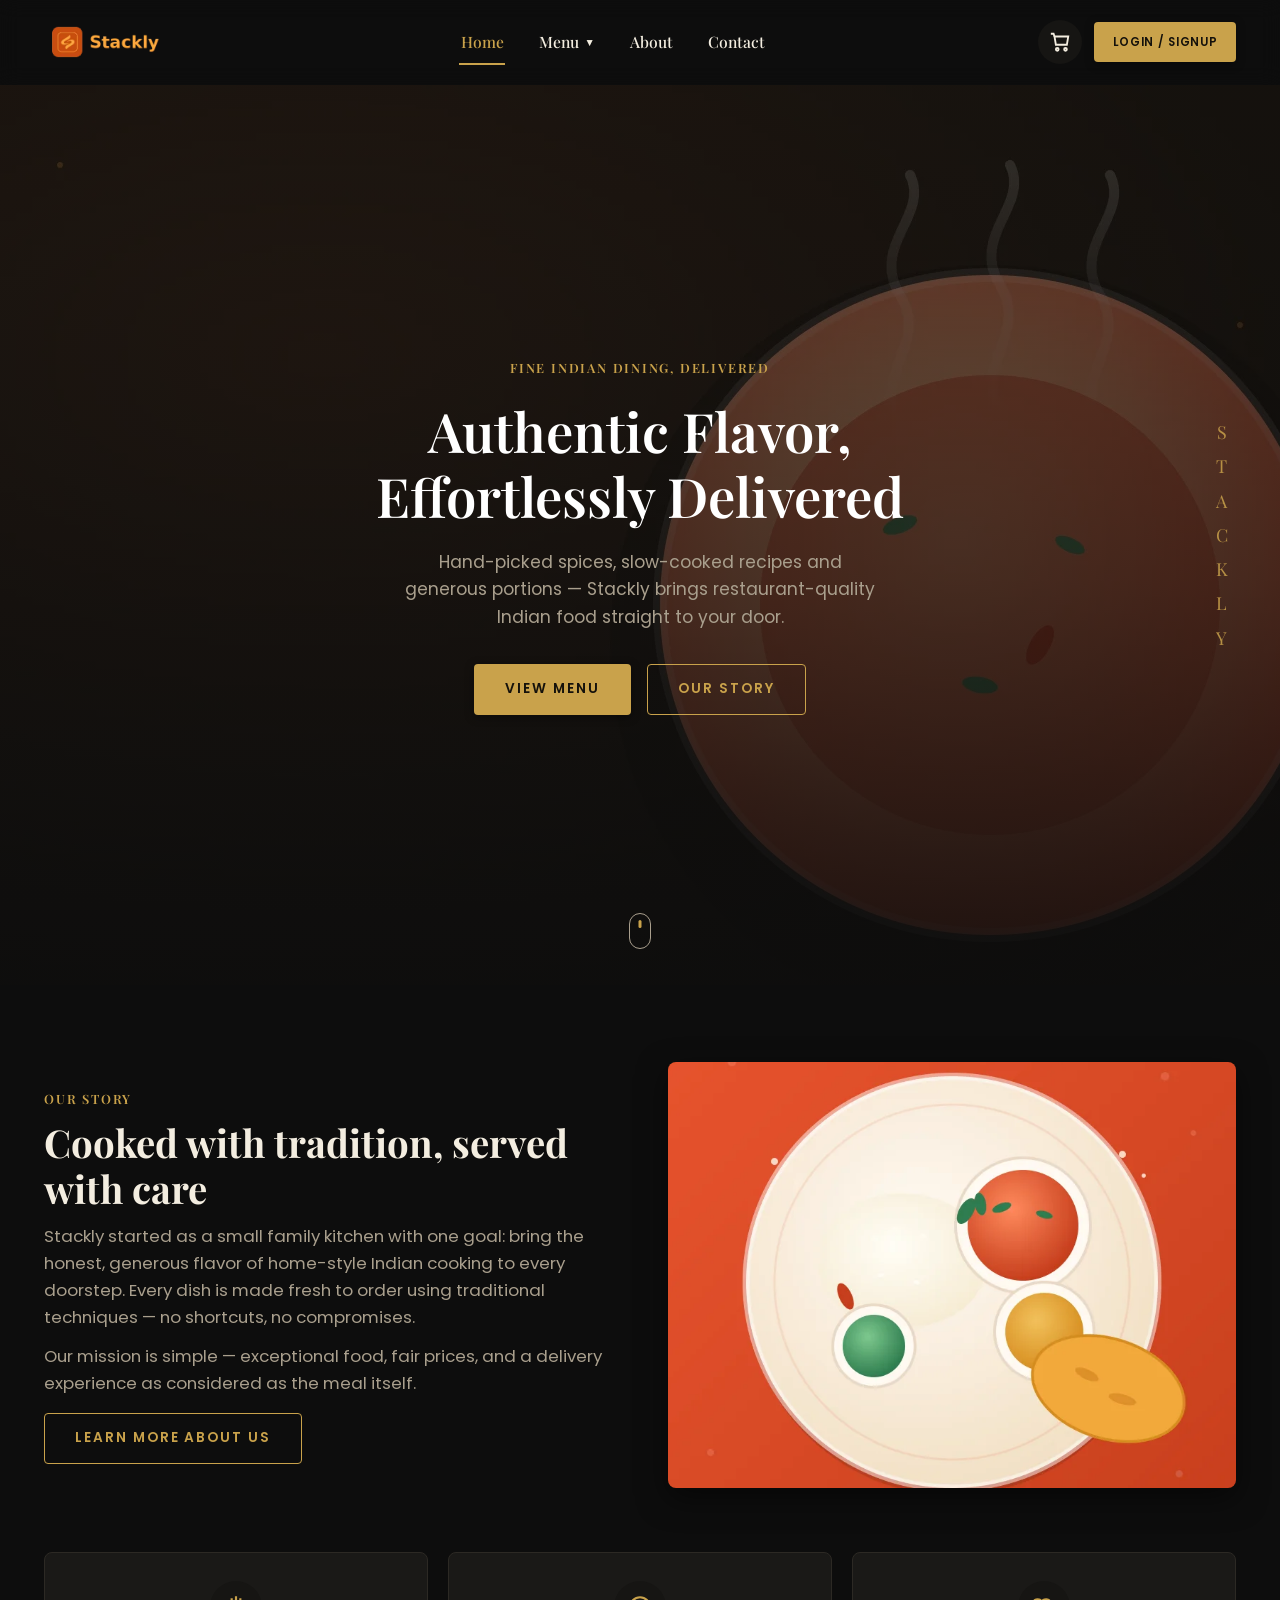
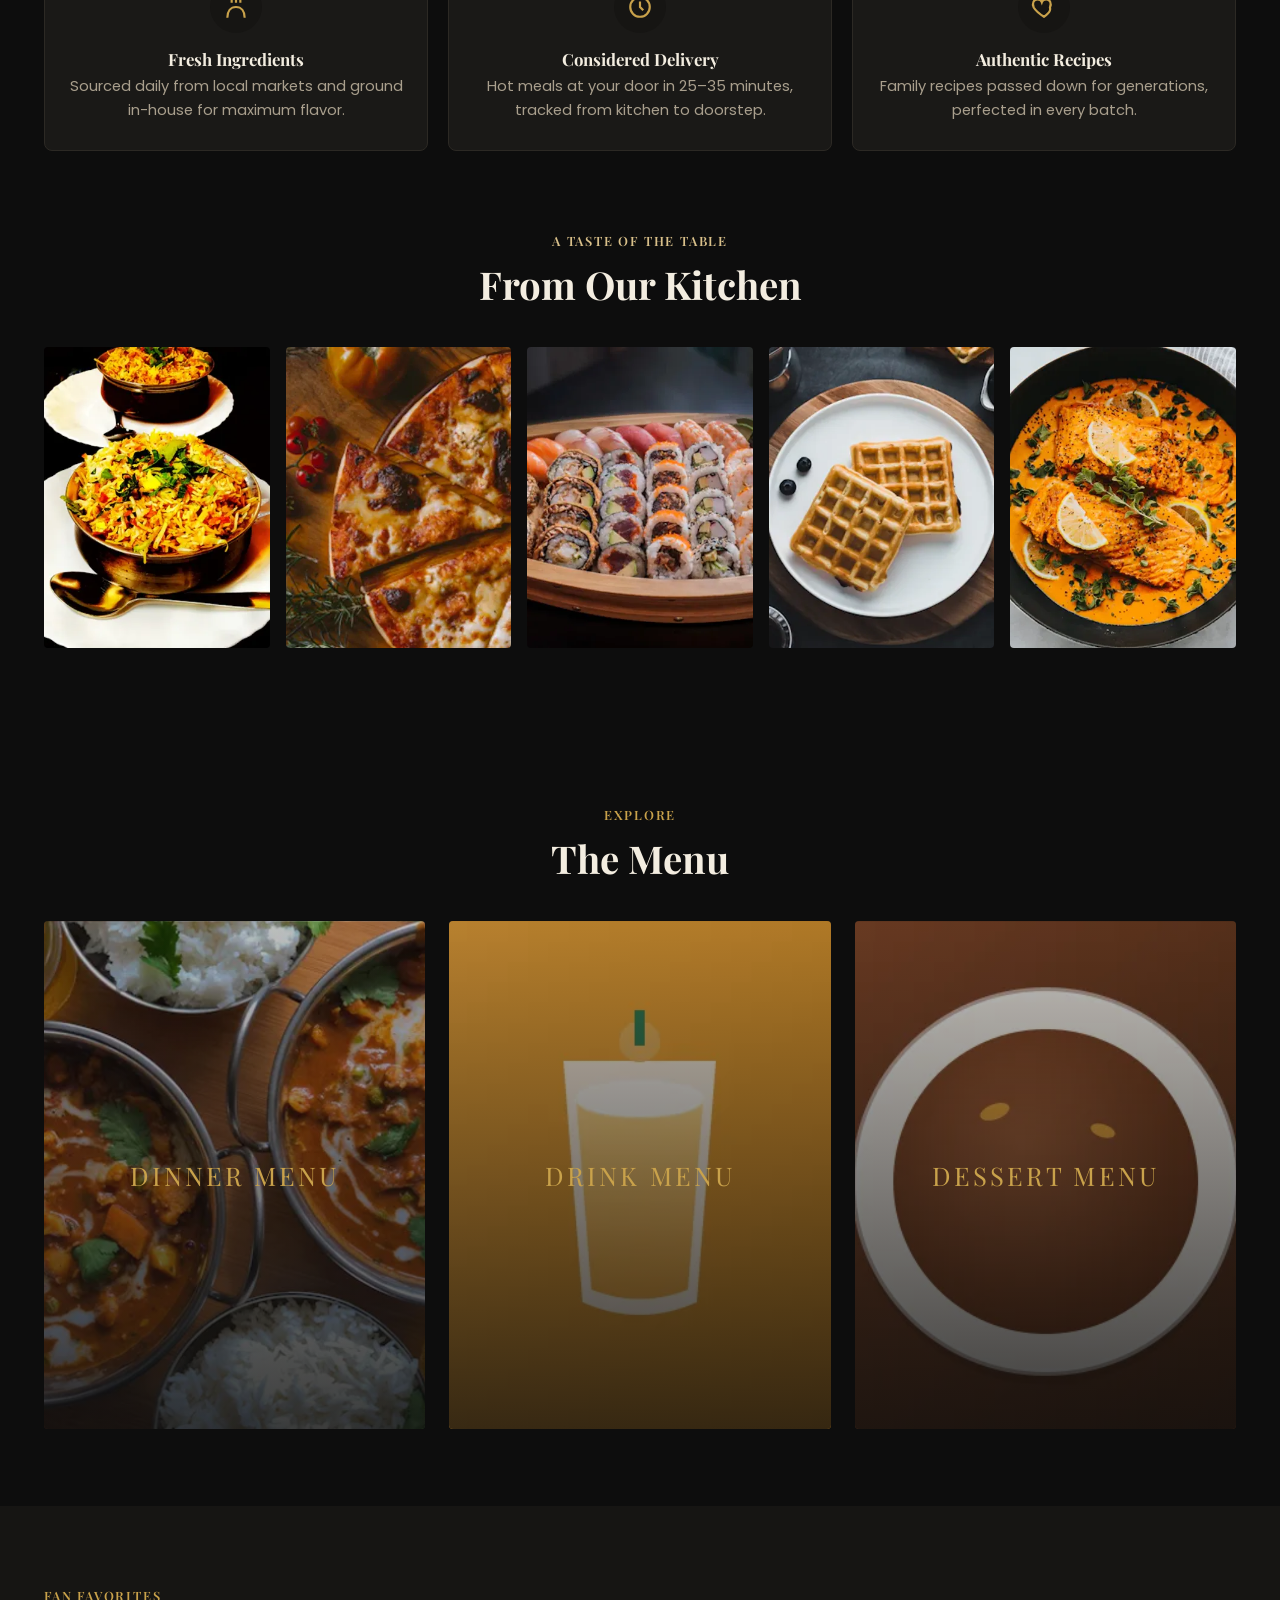
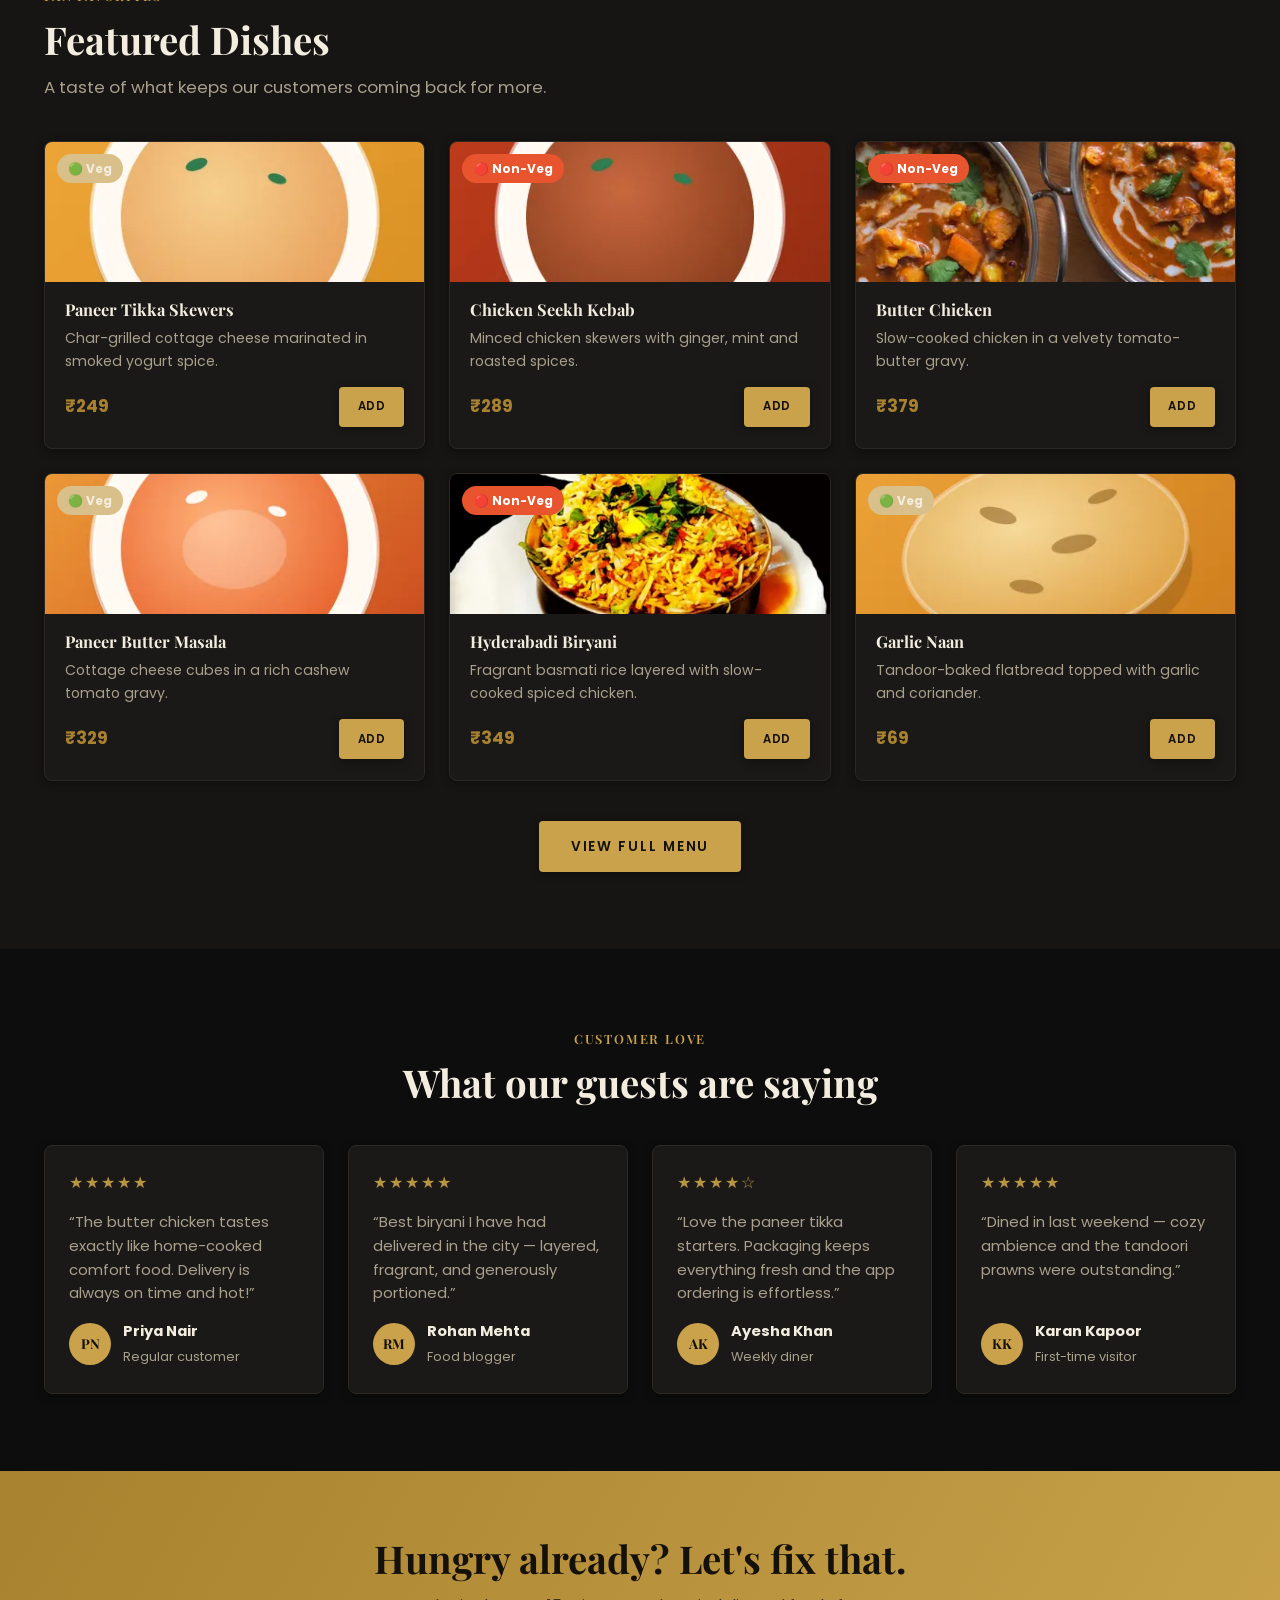
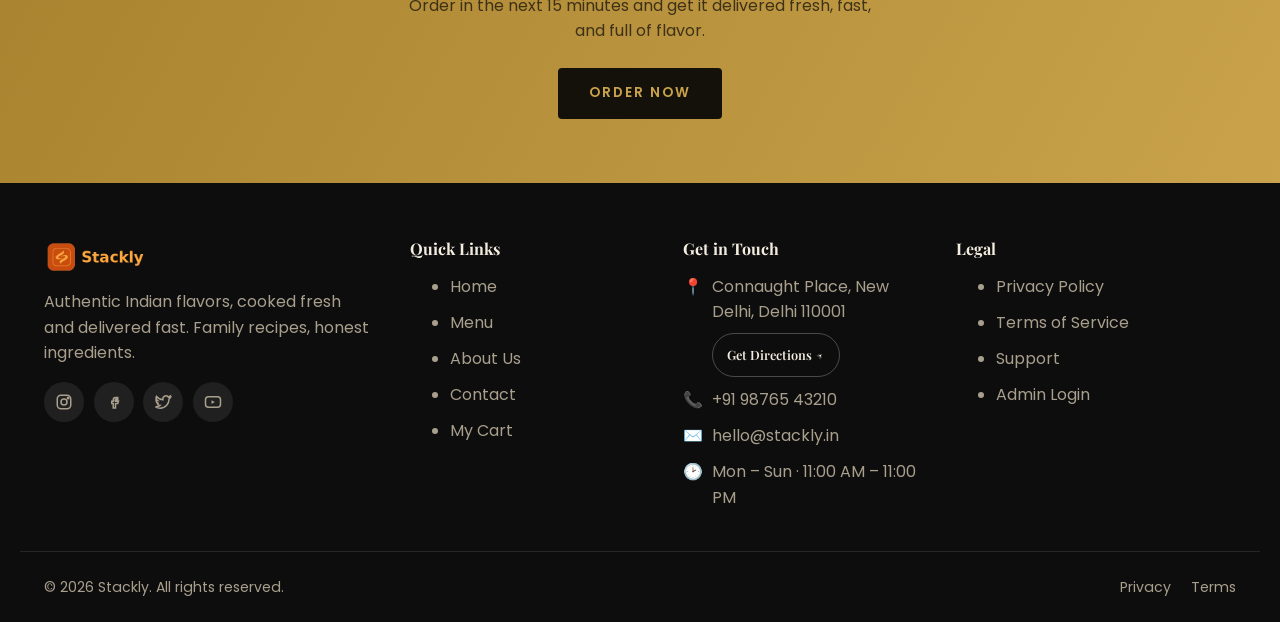
==== index.html @ daed9762 "Redesign: dark charcoal/gold luxury fine-dining theme across the whole site Replaces the warm cream/" ====
<!DOCTYPE html>
<html lang="en">
<head>
<meta charset="UTF-8">
<meta name="viewport" content="width=device-width, initial-scale=1.0">
<title>Stackly | Authentic Indian Food, Delivered Fresh</title>
<meta name="description" content="Order authentic Indian dishes online from Stackly — fresh ingredients, fast delivery, and rich, home-style flavor.">
<link rel="icon" type="image/webp" href="images/logo-icon.webp">
<link rel="preconnect" href="https://fonts.googleapis.com">
<link href="https://fonts.googleapis.com/css2?family=Playfair+Display:wght@500;600;700;800&amp;family=Poppins:wght@300;400;500;600;700&amp;display=swap" rel="stylesheet">
<link rel="stylesheet" href="css/style.css">
<link rel="stylesheet" href="css/home.css">
</head>
<body data-page="home" class="is-loading">

<div id="loader" role="status" aria-live="polite">
  <img src="images/logo-icon.webp" alt="" class="loader-logo" width="96" height="96">
  <div class="loader-spinner" aria-hidden="true"></div>
  <p class="loader-text">Plating up something delicious…</p>
</div>

<a class="skip-link" href="#main">Skip to content</a>

<!-- ===== Navbar ===== -->
<header class="navbar navbar--transparent">
  <div class="navbar-inner">
    <a href="index.html" class="nav-logo">
      <img src="images/logo.webp" alt="Stackly" width="136" height="40">
    </a>

    <nav class="nav-links" aria-label="Primary">
      <a href="index.html" data-page="home">Home</a>
      <div class="nav-dropdown" data-open="false">
        <button class="nav-dropdown-toggle" aria-expanded="false" aria-haspopup="true">
          Menu <span class="chevron" aria-hidden="true">▼</span>
        </button>
        <div class="nav-dropdown-menu" role="menu">
          <a href="menu.html#starters" role="menuitem">Starters</a>
          <a href="menu.html#mains" role="menuitem">Main Course</a>
          <a href="menu.html#breads" role="menuitem">Breads &amp; Rice</a>
          <a href="menu.html#desserts" role="menuitem">Desserts</a>
          <a href="menu.html#drinks" role="menuitem">Beverages</a>
        </div>
      </div>
      <a href="about.html" data-page="about">About</a>
      <a href="contact.html" data-page="contact">Contact</a>
    </nav>

    <div class="nav-actions">
      <a href="cart.html" class="nav-cart-link" aria-label="View cart">
        <svg width="22" height="22" viewBox="0 0 24 24" fill="none" stroke="currentColor" stroke-width="2" aria-hidden="true"><path d="M6 6h15l-1.5 9h-12z"/><path d="M6 6 5 3H2"/><circle cx="9" cy="20" r="1.5"/><circle cx="18" cy="20" r="1.5"/></svg>
        <span class="nav-cart-count" data-cart-count>0</span>
      </a>
      <a href="login.html" class="btn btn-primary btn-sm" data-auth-guest>Login / Signup</a>
      <div class="nav-auth-user" data-auth-user style="display:none">
        <a href="customer-dashboard.html" class="btn btn-ghost btn-sm" data-auth-dashboard-link><span data-auth-name>Account</span></a>
        <button class="btn btn-outline btn-sm" id="logout-btn" type="button">Logout</button>
      </div>
      <button class="nav-toggle" aria-label="Open menu" aria-expanded="false">
        <span class="nav-toggle-bars"><span></span><span></span><span></span></span>
      </button>
    </div>
  </div>
</header>

<!-- ===== Mobile overlay menu ===== -->
<div class="mobile-menu" id="mobile-menu">
  <div class="mobile-menu-head">
    <a href="index.html" class="nav-logo" style="color:#fff">
      <img src="images/logo.webp" alt="Stackly" width="136" height="40">
    </a>
    <button class="mobile-menu-close" aria-label="Close menu">&times;</button>
  </div>
  <nav class="mobile-menu-links" aria-label="Mobile primary">
    <a href="index.html" data-page="home">Home</a>
    <div class="mobile-dropdown" data-open="false">
      <button class="mobile-dropdown-toggle" aria-expanded="false">Menu <span class="chevron" aria-hidden="true">▼</span></button>
      <div class="mobile-dropdown-panel">
        <a href="menu.html#starters">Starters</a>
        <a href="menu.html#mains">Main Course</a>
        <a href="menu.html#breads">Breads &amp; Rice</a>
        <a href="menu.html#desserts">Desserts</a>
        <a href="menu.html#drinks">Beverages</a>
      </div>
    </div>
    <a href="about.html" data-page="about">About</a>
    <a href="contact.html" data-page="contact">Contact</a>
    <a href="cart.html" data-page="cart">Cart (<span data-cart-count>0</span>)</a>
  </nav>
  <div class="mobile-menu-actions">
    <a href="login.html" class="btn btn-primary btn-block" data-auth-guest>Login / Signup</a>
    <div data-auth-user style="display:none">
      <a href="customer-dashboard.html" class="btn btn-ghost btn-block" data-auth-dashboard-link>My Account</a>
      <button class="btn btn-outline btn-block" id="logout-btn-mobile" type="button" style="margin-top:0.75rem">Logout</button>
    </div>
  </div>
</div>

<main id="main">

  <!-- ===== Hero ===== -->
  <section class="hero" style="background-image:url('images/hero-bg.webp')">
    <div class="hero-wordmark" aria-hidden="true">
      <span>S</span><span>T</span><span>A</span><span>C</span><span>K</span><span>L</span><span>Y</span>
    </div>
    <div class="container hero-inner">
      <p class="eyebrow">Fine Indian Dining, Delivered</p>
      <h1>Authentic Flavor,<br>Effortlessly Delivered</h1>
      <p class="hero-desc">Hand-picked spices, slow-cooked recipes and generous portions — Stackly brings restaurant-quality Indian food straight to your door.</p>
      <div class="hero-actions">
        <a href="menu.html" class="btn btn-primary">View Menu</a>
        <a href="about.html" class="btn btn-outline">Our Story</a>
      </div>
    </div>
    <div class="hero-scroll-cue" aria-hidden="true"><span></span></div>
  </section>

  <!-- ===== About / Story ===== -->
  <section class="section about-story-section fade-in-section" id="about-preview">
    <div class="container about-story-grid-home">
      <div class="fade-in-section">
        <p class="eyebrow">Our Story</p>
        <h2>Cooked with tradition, served with care</h2>
        <p class="lede">Stackly started as a small family kitchen with one goal: bring the honest, generous flavor of home-style Indian cooking to every doorstep. Every dish is made fresh to order using traditional techniques — no shortcuts, no compromises.</p>
        <p class="lede">Our mission is simple — exceptional food, fair prices, and a delivery experience as considered as the meal itself.</p>
        <a href="about.html" class="btn btn-outline" style="margin-top:1rem">Learn More About Us</a>
      </div>
      <div class="about-story-media-home fade-in-section">
        <img src="images/about-dish.webp" alt="A traditional Indian thali spread with curry, dal, chutney and warm naan" width="800" height="800" loading="lazy">
      </div>
    </div>
    <div class="container feature-list fade-in-section">
      <div class="feature-card">
        <div class="feature-icon" aria-hidden="true">
          <svg width="26" height="26" viewBox="0 0 24 24" fill="none" stroke="currentColor" stroke-width="2"><path d="M12 2v6M8 4v4M16 4v4"/><path d="M4 22c0-6 3-10 8-10s8 4 8 10"/></svg>
        </div>
        <h3>Fresh Ingredients</h3>
        <p>Sourced daily from local markets and ground in-house for maximum flavor.</p>
      </div>
      <div class="feature-card">
        <div class="feature-icon" aria-hidden="true">
          <svg width="26" height="26" viewBox="0 0 24 24" fill="none" stroke="currentColor" stroke-width="2"><circle cx="12" cy="12" r="9"/><path d="M12 7v5l3 3"/></svg>
        </div>
        <h3>Considered Delivery</h3>
        <p>Hot meals at your door in 25–35 minutes, tracked from kitchen to doorstep.</p>
      </div>
      <div class="feature-card">
        <div class="feature-icon" aria-hidden="true">
          <svg width="26" height="26" viewBox="0 0 24 24" fill="none" stroke="currentColor" stroke-width="2"><path d="M12 21s-7-4.35-9.5-8.5C.7 8.5 2.5 5 6 5c2 0 3.5 1 4 2.5.5-1.5 2-2.5 4-2.5 3.5 0 5.3 3.5 3.5 7.5C19 16.65 12 21 12 21z"/></svg>
        </div>
        <h3>Authentic Recipes</h3>
        <p>Family recipes passed down for generations, perfected in every batch.</p>
      </div>
    </div>
  </section>

  <!-- ===== Gallery ===== -->
  <section class="section section-dark gallery-section fade-in-section" id="gallery">
    <div class="container">
      <div class="section-head" style="margin-inline:auto; text-align:center">
        <p class="eyebrow">A Taste of the Table</p>
        <h2>From Our Kitchen</h2>
      </div>
      <div class="gallery-strip">
        <figure class="gallery-item"><img src="images/dishes/m08.webp" alt="Hyderabadi Biryani" loading="lazy"></figure>
        <figure class="gallery-item"><img src="images/dishes/m26.webp" alt="Margherita Pizza" loading="lazy"></figure>
        <figure class="gallery-item"><img src="images/dishes/m33.webp" alt="Sushi Platter" loading="lazy"></figure>
        <figure class="gallery-item"><img src="images/dishes/m35.webp" alt="Belgian Waffles" loading="lazy"></figure>
        <figure class="gallery-item"><img src="images/dishes/m52.webp" alt="Pan-Seared Salmon" loading="lazy"></figure>
      </div>
    </div>
  </section>

  <!-- ===== Menu category cards ===== -->
  <section class="section menu-cards-section fade-in-section">
    <div class="container">
      <div class="section-head" style="margin-inline:auto; text-align:center">
        <p class="eyebrow">Explore</p>
        <h2>The Menu</h2>
      </div>
      <div class="menu-cards-grid">
        <a href="menu.html#mains" class="menu-card" style="background-image:url('images/dishes/m05.webp')">
          <span class="menu-card-label">Dinner Menu</span>
        </a>
        <a href="menu.html#drinks" class="menu-card" style="background-image:url('images/dishes/m18.webp')">
          <span class="menu-card-label">Drink Menu</span>
        </a>
        <a href="menu.html#desserts" class="menu-card" style="background-image:url('images/dishes/m14.webp')">
          <span class="menu-card-label">Dessert Menu</span>
        </a>
      </div>
    </div>
  </section>

  <!-- ===== Featured dishes ===== -->
  <section class="section section-alt fade-in-section" id="featured">
    <div class="container">
      <div class="section-head">
        <p class="eyebrow">Fan Favorites</p>
        <h2>Featured Dishes</h2>
        <p class="lede">A taste of what keeps our customers coming back for more.</p>
      </div>
      <div class="dish-grid" id="featured-dish-grid"></div>
      <div style="text-align:center; margin-top:2.5rem">
        <a href="menu.html" class="btn btn-primary">View Full Menu</a>
      </div>
    </div>
  </section>

  <!-- ===== Testimonials ===== -->
  <section class="section fade-in-section" id="testimonials">
    <div class="container">
      <div class="section-head" style="margin-inline:auto; text-align:center">
        <p class="eyebrow">Customer Love</p>
        <h2>What our guests are saying</h2>
      </div>
      <div class="testimonial-grid" id="testimonial-grid"></div>
    </div>
  </section>

  <!-- ===== CTA ===== -->
  <section class="cta-band fade-in-section">
    <div class="container cta-inner">
      <h2>Hungry already? Let's fix that.</h2>
      <p>Order in the next 15 minutes and get it delivered fresh, fast, and full of flavor.</p>
      <a href="menu.html" class="btn btn-accent">Order Now</a>
    </div>
  </section>

</main>

<!-- ===== Footer ===== -->
<footer class="site-footer">
  <div class="container footer-grid">
    <div>
      <a href="index.html" class="footer-brand">
        <img src="images/logo.webp" alt="Stackly" width="122" height="36">
      </a>
      <p>Authentic Indian flavors, cooked fresh and delivered fast. Family recipes, honest ingredients.</p>
      <div class="footer-social">
        <a href="404.html" aria-label="Stackly on Instagram"><svg width="18" height="18" viewBox="0 0 24 24" fill="none" stroke="currentColor" stroke-width="2"><rect x="3" y="3" width="18" height="18" rx="5"/><circle cx="12" cy="12" r="4"/><circle cx="17.5" cy="6.5" r="1"/></svg></a>
        <a href="404.html" aria-label="Stackly on Facebook"><svg width="18" height="18" viewBox="0 0 24 24" fill="none" stroke="currentColor" stroke-width="2"><path d="M14 9h3V6h-3c-2 0-3 1.3-3 3v2H9v3h2v6h3v-6h3l1-3h-4v-1.5c0-.6.4-1.5 1-1.5z"/></svg></a>
        <a href="404.html" aria-label="Stackly on Twitter"><svg width="18" height="18" viewBox="0 0 24 24" fill="none" stroke="currentColor" stroke-width="2"><path d="M22 5.8c-.7.3-1.5.6-2.3.7.8-.5 1.5-1.3 1.8-2.3-.8.5-1.7.8-2.6 1a4.1 4.1 0 0 0-7 3.7A11.6 11.6 0 0 1 3.4 4.6a4.1 4.1 0 0 0 1.3 5.4c-.7 0-1.3-.2-1.9-.5v.1c0 2 1.4 3.6 3.3 4a4.1 4.1 0 0 1-1.9.1 4.1 4.1 0 0 0 3.8 2.8A8.2 8.2 0 0 1 2 18.4a11.6 11.6 0 0 0 6.3 1.8c7.5 0 11.7-6.3 11.7-11.7v-.5c.8-.6 1.5-1.3 2-2.2z"/></svg></a>
        <a href="404.html" aria-label="Stackly on YouTube"><svg width="18" height="18" viewBox="0 0 24 24" fill="none" stroke="currentColor" stroke-width="2"><rect x="2" y="5" width="20" height="14" rx="4"/><path d="M10 9.5v5l4.5-2.5z" fill="currentColor" stroke="none"/></svg></a>
      </div>
    </div>
    <div class="footer-col">
      <h4>Quick Links</h4>
      <ul>
        <li><a href="index.html">Home</a></li>
        <li><a href="menu.html">Menu</a></li>
        <li><a href="about.html">About Us</a></li>
        <li><a href="contact.html">Contact</a></li>
        <li><a href="cart.html">My Cart</a></li>
      </ul>
    </div>
    <div class="footer-col">
      <h4>Get in Touch</h4>
      <ul class="footer-contact">
        <li>📍 <span>Connaught Place, New Delhi, Delhi 110001<br><a class="footer-directions-btn" href="https://www.google.com/maps/dir/?api=1&amp;destination=Connaught+Place,+New+Delhi,+Delhi+110001,+India" target="_blank" rel="noopener">Get Directions ↗</a></span></li>
        <li>📞 <a href="tel:+919876543210">+91 98765 43210</a></li>
        <li>✉️ <a href="mailto:hello@stackly.in">hello@stackly.in</a></li>
        <li>🕑 <span>Mon – Sun · 11:00 AM – 11:00 PM</span></li>
      </ul>
    </div>
    <div class="footer-col">
      <h4>Legal</h4>
      <ul>
        <li><a href="#" data-modal-open="privacy-modal">Privacy Policy</a></li>
        <li><a href="#" data-modal-open="terms-modal">Terms of Service</a></li>
        <li><a href="contact.html">Support</a></li>
        <li><a href="login.html">Admin Login</a></li>
      </ul>
    </div>
  </div>
  <div class="container footer-bottom">
    <p>© <span data-year>2026</span> Stackly. All rights reserved.</p>
    <div class="footer-legal">
      <a href="#" data-modal-open="privacy-modal">Privacy</a>
      <a href="#" data-modal-open="terms-modal">Terms</a>
    </div>
  </div>
</footer>

<dialog class="modal" id="privacy-modal">
  <div class="modal-inner">
    <h2>Privacy Policy</h2>
    <p>Stackly collects only the information needed to process your order: name, delivery address, phone number and email. This demo site stores cart, order and account data locally in your browser (localStorage) — nothing is transmitted to a server.</p>
    <p>We never sell your data to third parties. You can clear your locally stored data at any time by clearing your browser's site data for this page.</p>
    <div class="modal-close-row"><button class="btn btn-primary btn-sm" data-modal-close>Close</button></div>
  </div>
</dialog>

<dialog class="modal" id="terms-modal">
  <div class="modal-inner">
    <h2>Terms of Service</h2>
    <p>This website is a demonstration project. Orders placed here are simulated: no real payment is processed and no food is actually delivered. Menu items, prices and delivery times are for illustrative purposes.</p>
    <p>By using this demo you agree that all data is stored locally in your browser and may be cleared at any time.</p>
    <div class="modal-close-row"><button class="btn btn-primary btn-sm" data-modal-close>Close</button></div>
  </div>
</dialog>

<script src="js/data.js"></script>
<script src="js/auth.js"></script>
<script src="js/cart.js"></script>
<script src="js/main.js"></script>
<script src="js/home.js"></script>
</body>
</html>
---- css/style.css ----
/* ==========================================================================
   Stackly — Global Stylesheet
   Design system: variables, reset, typography, layout primitives,
   navbar, footer, loader, buttons, forms, utilities, animations.
   ========================================================================== */

/* ---------- Design Tokens ---------- */
:root {
  /* Dark, moody fine-dining palette */
  --color-bg: #0d0d0d;
  --color-bg-alt: #161513;
  --color-surface: #1a1917;
  --color-surface-alt: #211f1c;
  --color-bg-dark: #0d0d0d;
  --color-bg-dark-alt: #161513;

  --color-primary: #c9a24b;      /* warm gold */
  --color-primary-dark: #a9822f;
  --color-primary-light: #ddbd74;
  --color-accent: #d9c08a;       /* champagne */
  --color-accent-dark: #b8963f;
  --color-success: #5aa17d;
  --color-error: #d9695f;

  --color-text: #f3ede0;
  --color-text-light: #a99f8d;
  --color-text-on-dark: #f3ede0;
  --color-text-on-dark-muted: #a99f8d;
  --color-border: #2c2924;

  --font-heading: 'Playfair Display', Georgia, serif;
  --font-body: 'Poppins', 'Segoe UI', Tahoma, sans-serif;

  --radius-sm: 4px;
  --radius-md: 8px;
  --radius-lg: 4px;
  --radius-full: 999px;

  --shadow-sm: 0 2px 10px rgba(0, 0, 0, 0.4);
  --shadow-md: 0 10px 30px rgba(0, 0, 0, 0.5);
  --shadow-lg: 0 24px 60px rgba(0, 0, 0, 0.6);

  --container-max: 1240px;
  --nav-height: 84px;

  --transition-fast: 0.18s ease;
  --transition-med: 0.32s ease;
}

/* ---------- Reset ---------- */
*, *::before, *::after { box-sizing: border-box; }
html { scroll-behavior: smooth; }
@media (prefers-reduced-motion: reduce) {
  html { scroll-behavior: auto; }
  *, *::before, *::after {
    animation-duration: 0.01ms !important;
    animation-iteration-count: 1 !important;
    transition-duration: 0.01ms !important;
    scroll-behavior: auto !important;
  }
}

body, h1, h2, h3, h4, p, figure, blockquote, dl, dd, ul, ol {
  margin: 0;
}
ul[class], ol[class] { padding: 0; list-style: none; }

body {
  font-family: var(--font-body);
  color: var(--color-text);
  background: var(--color-bg);
  line-height: 1.6;
  -webkit-font-smoothing: antialiased;
  min-height: 100vh;
}

/* The [hidden] attribute must always win over any class that sets
   `display`, otherwise toggling `.hidden = true` in JS silently fails
   on elements whose class also declares display (e.g. display:grid). */
[hidden] { display: none !important; }

img, svg { max-width: 100%; display: block; }
a { color: inherit; text-decoration: none; }
button { font: inherit; cursor: pointer; }
input, textarea, select { font: inherit; }

h1, h2, h3, h4 {
  font-family: var(--font-heading);
  font-weight: 700;
  line-height: 1.2;
  color: var(--color-text);
}
h1 { font-size: clamp(2rem, 4vw + 1rem, 3.4rem); }
h2 { font-size: clamp(1.6rem, 2.4vw + 1rem, 2.4rem); }
h3 { font-size: clamp(1.2rem, 1.2vw + 1rem, 1.5rem); }

/* Visible focus for keyboard users — accessibility */
a:focus-visible,
button:focus-visible,
input:focus-visible,
textarea:focus-visible,
select:focus-visible,
[tabindex]:focus-visible {
  outline: 3px solid var(--color-accent-dark);
  outline-offset: 2px;
}

.sr-only {
  position: absolute;
  width: 1px; height: 1px;
  padding: 0; margin: -1px;
  overflow: hidden;
  clip: rect(0,0,0,0);
  white-space: nowrap;
  border: 0;
}

.skip-link {
  position: absolute;
  left: 1rem; top: 0;
  transform: translateY(-150%);
  background: var(--color-primary);
  color: #14110b;
  padding: 0.75rem 1.25rem;
  border-radius: var(--radius-sm);
  z-index: 1200;
  transition: transform var(--transition-fast);
}
.skip-link:focus { transform: translateY(1rem); }

/* ---------- Layout ---------- */
.container {
  width: 100%;
  max-width: var(--container-max);
  margin-inline: auto;
  padding-inline: 1.5rem;
}
.section { padding-block: clamp(3rem, 6vw, 5.5rem); }
.section-alt { background: var(--color-bg-alt); }
.section-dark {
  background: var(--color-bg-dark);
  color: var(--color-text-on-dark);
}
.section-dark h2, .section-dark h3 { color: var(--color-text-on-dark); }

.section-head { max-width: 640px; margin-bottom: 2.5rem; }
.eyebrow {
  display: inline-block;
  font-family: var(--font-heading);
  font-weight: 600;
  font-size: 0.8rem;
  letter-spacing: 0.14em;
  text-transform: uppercase;
  color: var(--color-primary);
  margin-bottom: 0.6rem;
}
.section-dark .eyebrow { color: var(--color-accent); }
.lede { color: var(--color-text-light); font-size: 1.05rem; margin-top: 0.75rem; }
.section-dark .lede { color: var(--color-text-on-dark-muted); }

/* ---------- Buttons ---------- */
.btn {
  display: inline-flex;
  align-items: center;
  justify-content: center;
  gap: 0.5rem;
  min-height: 48px;
  padding: 0.85rem 1.9rem;
  border-radius: var(--radius-sm);
  border: 1.5px solid transparent;
  font-family: var(--font-body);
  font-weight: 600;
  font-size: 0.85rem;
  text-transform: uppercase;
  letter-spacing: 0.14em;
  text-align: center;
  transition: transform var(--transition-fast), box-shadow var(--transition-fast), background var(--transition-fast), color var(--transition-fast), border-color var(--transition-fast);
}
.btn:active { transform: translateY(1px); }
.btn-primary {
  background: var(--color-primary);
  color: #14110b;
  box-shadow: var(--shadow-sm);
}
.btn-primary:hover { background: var(--color-primary-light); box-shadow: var(--shadow-md); }
.btn-accent {
  background: var(--color-accent);
  color: #14110b;
}
.btn-accent:hover { background: var(--color-accent-dark); }
.btn-outline {
  background: transparent;
  border-color: var(--color-primary);
  color: var(--color-primary);
}
.btn-outline:hover { background: var(--color-primary); color: #14110b; }
.section-dark .btn-outline { color: var(--color-text-on-dark); }
.section-dark .btn-outline:hover { background: var(--color-text-on-dark); color: var(--color-bg-dark); }
.btn-ghost {
  background: rgba(255,255,255,0.06);
  color: var(--color-text);
}
.btn-ghost:hover { background: rgba(255,255,255,0.12); }
.btn-block { width: 100%; }
.btn-sm { min-height: 40px; padding: 0.5rem 1.1rem; font-size: 0.72rem; letter-spacing: 0.06em; white-space: nowrap; }
.btn:disabled { opacity: 0.55; cursor: not-allowed; }

/* ---------- Loader ---------- */
#loader {
  position: fixed;
  inset: 0;
  z-index: 3000;
  display: flex;
  flex-direction: column;
  align-items: center;
  justify-content: center;
  gap: 1.5rem;
  background: var(--color-bg-dark);
  transition: opacity 0.45s ease, visibility 0.45s ease;
}
#loader.loader-hidden {
  opacity: 0;
  visibility: hidden;
  pointer-events: none;
}
.loader-logo {
  width: 96px;
  height: 96px;
  animation: loader-fade-in 0.8s ease both;
}
.loader-spinner {
  width: 68px;
  height: 68px;
  border-radius: 50%;
  border: 7px solid rgba(247, 236, 225, 0.15);
  border-top-color: var(--color-primary);
  border-right-color: var(--color-primary);
  animation: loader-spin 2s linear infinite;
}
.loader-text {
  font-family: var(--font-heading);
  font-size: 1.05rem;
  font-weight: 600;
  color: var(--color-text-on-dark);
  letter-spacing: 0.03em;
  animation: loader-fade-up 0.8s ease 0.15s both;
}
@keyframes loader-spin { to { transform: rotate(360deg); } }
@keyframes loader-fade-in { from { opacity: 0; transform: scale(0.9); } to { opacity: 1; transform: scale(1); } }
@keyframes loader-fade-up { from { opacity: 0; transform: translateY(10px); } to { opacity: 1; transform: translateY(0); } }

@media (prefers-reduced-motion: reduce) {
  .loader-spinner { animation-duration: 2.5s; }
  .loader-logo, .loader-text { animation: none; opacity: 1; }
}

/* ---------- Navbar ---------- */
.navbar {
  position: sticky;
  top: 0;
  left: 0;
  width: 100vw;
  z-index: 1000;
  background: rgba(13, 13, 13, 0.92);
  backdrop-filter: saturate(140%) blur(10px);
  border-bottom: 1px solid var(--color-border);
  transition: background var(--transition-med), border-color var(--transition-med), box-shadow var(--transition-med);
}
/* Homepage hero variant: starts fully transparent over the hero photo,
   fades to the solid dark bar above once script.js marks it scrolled. */
.navbar--transparent {
  background: transparent;
  border-bottom-color: transparent;
}
.navbar--transparent.navbar--scrolled {
  background: rgba(13, 13, 13, 0.94);
  border-bottom-color: var(--color-border);
  box-shadow: var(--shadow-md);
}
.navbar-inner {
  max-width: var(--container-max);
  margin-inline: auto;
  height: var(--nav-height);
  padding-inline: 1.5rem;
  display: flex;
  align-items: center;
  justify-content: space-between;
  gap: 1rem;
}
.nav-logo {
  display: flex;
  align-items: center;
  gap: 0.6rem;
  font-family: var(--font-heading);
  font-weight: 700;
  font-size: 1.2rem;
  color: var(--color-text);
  border-radius: var(--radius-sm);
  padding: 0.25rem;
  transition: color var(--transition-fast), transform var(--transition-fast);
}
.nav-logo:hover { color: var(--color-primary); transform: translateY(-1px); }
.nav-logo img { height: 40px; width: auto; }

.nav-links {
  display: flex;
  align-items: center;
  gap: 2rem;
}
.nav-links a {
  font-family: var(--font-heading);
  font-weight: 500;
  font-size: 0.98rem;
  padding: 0.5rem 0.1rem;
  position: relative;
  color: var(--color-text);
}
.nav-links a::after {
  content: '';
  position: absolute;
  left: 0; bottom: -2px;
  width: 0; height: 2px;
  background: var(--color-primary);
  transition: width var(--transition-fast);
}
.nav-links a:hover::after,
.nav-links a[aria-current="page"]::after { width: 100%; }
.nav-links a[aria-current="page"] { color: var(--color-primary); }

.nav-dropdown { position: relative; }
.nav-dropdown-toggle {
  display: inline-flex;
  align-items: center;
  gap: 0.35rem;
  background: none;
  border: none;
  color: var(--color-text);
  font-family: var(--font-heading);
  font-weight: 500;
  font-size: 0.98rem;
  padding: 0.5rem 0.1rem;
}
.nav-dropdown-toggle .chevron {
  font-size: 0.65rem;
  transition: transform var(--transition-fast);
}
.nav-dropdown[data-open="true"] .chevron { transform: rotate(180deg); }
.nav-dropdown-menu {
  position: absolute;
  top: calc(100% + 0.6rem);
  left: 50%;
  transform: translateX(-50%);
  background: var(--color-surface);
  border: 1px solid var(--color-border);
  border-radius: var(--radius-md);
  box-shadow: var(--shadow-md);
  min-width: 190px;
  padding: 0.5rem;
  display: none;
  flex-direction: column;
}
.nav-dropdown[data-open="true"] .nav-dropdown-menu { display: flex; }
.nav-dropdown-menu a {
  padding: 0.6rem 0.75rem;
  border-radius: var(--radius-sm);
  font-size: 0.92rem;
}
.nav-dropdown-menu a:hover { background: var(--color-bg-alt); }
.nav-dropdown-menu a::after { display: none; }

.nav-actions { display: flex; align-items: center; gap: 0.75rem; }
.nav-cart-link {
  position: relative;
  display: inline-flex;
  align-items: center;
  justify-content: center;
  width: 44px; height: 44px;
  border-radius: 50%;
  background: var(--color-bg-alt);
}
/* Numerals render more legibly in the sans body font than in the display
   serif, where "0" can read as a lowercase "o" — force it for counters. */
[data-cart-count] { font-family: var(--font-body); }
.nav-cart-count {
  position: absolute;
  top: -4px; right: -4px;
  background: var(--color-primary);
  color: #fff;
  font-size: 0.68rem;
  font-weight: 700;
  min-width: 18px; height: 18px;
  border-radius: var(--radius-full);
  display: flex; align-items: center; justify-content: center;
  padding: 0 4px;
}

.nav-toggle {
  display: none;
  width: 44px; height: 44px;
  align-items: center;
  justify-content: center;
  background: none;
  border: none;
  border-radius: var(--radius-sm);
}
.nav-toggle-bars {
  position: relative;
  width: 24px; height: 18px;
}
.nav-toggle-bars span {
  position: absolute;
  left: 0; right: 0;
  height: 2px;
  background: var(--color-text);
  border-radius: 2px;
  transition: transform var(--transition-fast), opacity var(--transition-fast), top var(--transition-fast);
}
.nav-toggle-bars span:nth-child(1) { top: 0; }
.nav-toggle-bars span:nth-child(2) { top: 8px; }
.nav-toggle-bars span:nth-child(3) { top: 16px; }
.nav-toggle[aria-expanded="true"] .nav-toggle-bars span:nth-child(1) { top: 8px; transform: rotate(45deg); }
.nav-toggle[aria-expanded="true"] .nav-toggle-bars span:nth-child(2) { opacity: 0; }
.nav-toggle[aria-expanded="true"] .nav-toggle-bars span:nth-child(3) { top: 8px; transform: rotate(-45deg); }

/* Mobile overlay menu — always positioned off-screen/fixed so it never
   sits in normal document flow, even above the 900px breakpoint where
   the toggle button that reveals it is hidden. */
.mobile-menu {
  position: fixed;
  inset: 0;
  z-index: 1100;
  background: var(--color-bg-dark);
  display: flex;
  flex-direction: column;
  transform: translateX(100%);
  transition: transform var(--transition-med);
  overflow-y: auto;
}
.mobile-menu.open { transform: translateX(0); }

@media (max-width: 900px) {
  .nav-links { display: none; }
  .nav-toggle { display: flex; }

  .mobile-menu-head {
    display: flex;
    align-items: center;
    justify-content: space-between;
    padding: 1.25rem 1.5rem;
    height: var(--nav-height);
  }
  .mobile-menu-close {
    width: 44px; height: 44px;
    background: rgba(255,255,255,0.08);
    border: none;
    border-radius: 50%;
    color: var(--color-text-on-dark);
    font-size: 1.4rem;
  }
  .mobile-menu-links {
    display: flex;
    flex-direction: column;
    padding: 1rem 1.5rem 2.5rem;
    gap: 0.25rem;
  }
  .mobile-menu-links a, .mobile-menu-links .mobile-dropdown-toggle {
    color: var(--color-text-on-dark);
    font-family: var(--font-heading);
    font-size: 1.3rem;
    font-weight: 600;
    padding: 0.9rem 0.25rem;
    border-bottom: 1px solid rgba(255,255,255,0.08);
    display: block;
    background: none;
    border-left: none; border-right: none; border-top: none;
    width: 100%;
    text-align: left;
  }
  .mobile-menu-links .mobile-dropdown-toggle {
    display: flex;
    align-items: center;
    justify-content: space-between;
  }
  .mobile-dropdown-panel {
    max-height: 0;
    overflow: hidden;
    transition: max-height var(--transition-med);
    display: flex;
    flex-direction: column;
  }
  .mobile-dropdown-panel a {
    border-bottom: none;
    font-size: 1.05rem;
    font-weight: 500;
    color: var(--color-text-on-dark-muted);
    padding: 0.65rem 0.5rem;
  }
  .mobile-dropdown[data-open="true"] .mobile-dropdown-panel { max-height: 200px; }
  .mobile-dropdown[data-open="true"] .chevron { transform: rotate(180deg); }
  .mobile-menu-actions {
    margin-top: auto;
    padding: 1.5rem;
    display: flex;
    flex-direction: column;
    gap: 0.75rem;
  }
  body.menu-open { overflow: hidden; }
}

/* ---------- Footer ---------- */
.site-footer {
  background: var(--color-bg-dark);
  color: var(--color-text-on-dark-muted);
  padding-block: 3.5rem 1.5rem;
}
.footer-grid {
  display: grid;
  grid-template-columns: 1.4fr 1fr 1fr 1.2fr;
  gap: 2.5rem;
}
.footer-brand {
  display: inline-flex;
  align-items: center;
  gap: 0.6rem;
  margin-bottom: 0.9rem;
  border-radius: var(--radius-sm);
  transition: opacity var(--transition-fast), transform var(--transition-fast);
}
.footer-brand:hover { opacity: 0.85; transform: translateY(-1px); }
.footer-brand img { height: 36px; width: auto; }
.footer-col h4 { color: var(--color-text-on-dark); font-size: 1rem; margin-bottom: 1rem; }
.footer-col ul { display: flex; flex-direction: column; gap: 0.65rem; }
.footer-col a:hover { color: var(--color-accent); }
.footer-contact li { display: flex; align-items: flex-start; gap: 0.55rem; }
.footer-directions-btn {
  display: inline-flex;
  align-items: center;
  min-height: 44px;
  margin-top: 0.5rem;
  padding: 0.4rem 0.9rem;
  border-radius: var(--radius-full);
  border: 1.5px solid rgba(255,255,255,0.25);
  color: var(--color-text-on-dark);
  font-family: var(--font-heading);
  font-weight: 600;
  font-size: 0.8rem;
  transition: background var(--transition-fast), border-color var(--transition-fast), color var(--transition-fast);
}
.footer-directions-btn:hover {
  background: var(--color-primary);
  border-color: var(--color-primary);
  color: #fff;
}
.footer-social { display: flex; gap: 0.6rem; margin-top: 1rem; }
.footer-social a {
  width: 40px; height: 40px;
  border-radius: 50%;
  background: rgba(255,255,255,0.08);
  display: flex; align-items: center; justify-content: center;
  transition: background var(--transition-fast), transform var(--transition-fast);
}
.footer-social a:hover { background: var(--color-primary); transform: translateY(-2px); }
.footer-bottom {
  margin-top: 2.5rem;
  padding-top: 1.5rem;
  border-top: 1px solid rgba(255,255,255,0.1);
  display: flex;
  flex-wrap: wrap;
  align-items: center;
  justify-content: space-between;
  gap: 0.75rem;
  font-size: 0.88rem;
}
.footer-legal { display: flex; gap: 1.25rem; }
.footer-legal a:hover { color: var(--color-accent); }

@media (max-width: 900px) {
  .footer-grid { grid-template-columns: 1fr 1fr; }
}
@media (max-width: 520px) {
  .footer-grid { grid-template-columns: 1fr; }
}

/* ---------- Forms ---------- */
.field { margin-bottom: 1.25rem; display: flex; flex-direction: column; gap: 0.4rem; }
.field label {
  font-family: var(--font-heading);
  font-weight: 600;
  font-size: 0.92rem;
}
.field .required { color: var(--color-primary); }
.field input,
.field textarea,
.field select {
  min-height: 48px;
  padding: 0.75rem 1rem;
  border: 1.5px solid var(--color-border);
  border-radius: var(--radius-sm);
  background: var(--color-surface);
  color: var(--color-text);
  width: 100%;
  transition: border-color var(--transition-fast), box-shadow var(--transition-fast);
}
.field textarea { min-height: 130px; resize: vertical; }
.field input:focus, .field textarea:focus, .field select:focus {
  border-color: var(--color-primary);
  box-shadow: 0 0 0 3px rgba(232, 84, 46, 0.15);
  outline: none;
}
.field input[aria-invalid="true"], .field textarea[aria-invalid="true"] {
  border-color: var(--color-error);
}
.field-error {
  color: var(--color-error);
  font-size: 0.85rem;
  min-height: 1.1em;
}
.field-hint { color: var(--color-text-light); font-size: 0.82rem; }
.form-success {
  background: #eaf6ee;
  color: var(--color-success);
  border: 1px solid #b9e3c6;
  border-radius: var(--radius-sm);
  padding: 1rem 1.25rem;
  font-weight: 600;
  margin-bottom: 1.25rem;
}
.form-banner-error {
  background: #fceceb;
  color: var(--color-error);
  border: 1px solid #f2b9b3;
  border-radius: var(--radius-sm);
  padding: 1rem 1.25rem;
  font-weight: 600;
  margin-bottom: 1.25rem;
}

/* ---------- Cards / utilities ---------- */
.card {
  background: var(--color-surface);
  border-radius: var(--radius-md);
  box-shadow: var(--shadow-sm);
  border: 1px solid var(--color-border);
}
.badge {
  display: inline-flex;
  align-items: center;
  gap: 0.3rem;
  font-size: 0.75rem;
  font-weight: 700;
  padding: 0.3rem 0.7rem;
  border-radius: var(--radius-full);
  background: var(--color-accent);
  color: var(--color-text);
}
.badge-outline { background: transparent; border: 1.5px solid currentColor; }
.rating { color: var(--color-accent-dark); letter-spacing: 2px; }

.breadcrumb {
  display: flex;
  align-items: center;
  gap: 0.5rem;
  font-size: 0.9rem;
  color: var(--color-text-on-dark-muted);
}
.breadcrumb a:hover { color: var(--color-accent); }
.breadcrumb .sep { opacity: 0.6; }

.page-hero {
  position: relative;
  padding-block: clamp(3.5rem, 8vw, 6rem) clamp(2.5rem, 5vw, 4rem);
  background: linear-gradient(180deg, rgba(13,13,13,0.9), rgba(13,13,13,0.85)), var(--color-bg-dark);
  background-size: cover;
  background-position: center;
  color: var(--color-text-on-dark);
}
.page-hero h1 { color: #fff; margin-top: 0.6rem; }
.page-hero p { color: var(--color-text-on-dark-muted); max-width: 620px; margin-top: 0.75rem; }

/* Animations */
@keyframes fade-up {
  from { opacity: 0; transform: translateY(18px); }
  to { opacity: 1; transform: translateY(0); }
}
.animate-fade-up { animation: fade-up 0.7s ease both; }

/* Scroll-triggered reveal — toggled by IntersectionObserver in main.js */
.fade-in-section {
  opacity: 0;
  transform: translateY(28px);
  transition: opacity 0.8s ease, transform 0.8s ease;
}
.fade-in-section.is-visible {
  opacity: 1;
  transform: translateY(0);
}
@media (prefers-reduced-motion: reduce) {
  .fade-in-section { opacity: 1; transform: none; transition: none; }
}

/* Toast */
.toast {
  position: fixed;
  bottom: 1.5rem;
  left: 50%;
  transform: translateX(-50%) translateY(20px);
  background: var(--color-text);
  color: #fff;
  padding: 0.85rem 1.5rem;
  border-radius: var(--radius-full);
  box-shadow: var(--shadow-lg);
  font-weight: 600;
  z-index: 2000;
  opacity: 0;
  pointer-events: none;
  transition: opacity var(--transition-med), transform var(--transition-med);
}
.toast.show { opacity: 1; transform: translateX(-50%) translateY(0); }

/* ---------- Dish grid / cards (home + menu pages) ---------- */
.dish-grid {
  display: grid;
  grid-template-columns: repeat(3, 1fr);
  gap: 1.5rem;
}
.dish-card {
  background: var(--color-surface);
  border: 1px solid var(--color-border);
  border-radius: var(--radius-md);
  overflow: hidden;
  box-shadow: var(--shadow-sm);
  display: flex;
  flex-direction: column;
  transition: transform var(--transition-fast), box-shadow var(--transition-fast);
}
.dish-card:hover { transform: translateY(-4px); box-shadow: var(--shadow-md); }
.dish-media {
  height: 140px;
  background: linear-gradient(135deg, var(--color-bg-alt), var(--color-surface-alt));
  position: relative;
  overflow: hidden;
}
.dish-media img {
  width: 100%;
  height: 100%;
  object-fit: cover;
}
.dish-card .badge { position: absolute; top: 0.75rem; left: 0.75rem; }
.dish-body { padding: 1.1rem 1.25rem 1.35rem; display: flex; flex-direction: column; gap: 0.5rem; flex: 1; }
.dish-body h3 { font-size: 1.02rem; }
.dish-body p { color: var(--color-text-light); font-size: 0.88rem; flex: 1; }
.dish-foot { display: flex; align-items: center; justify-content: space-between; margin-top: 0.4rem; }
.dish-price { font-family: var(--font-body); font-weight: 700; color: var(--color-primary-dark); font-size: 1.05rem; }
.qty-stepper { display: flex; align-items: center; gap: 0.5rem; }
.qty-stepper button {
  width: 30px; height: 30px;
  border-radius: 50%;
  border: 1.5px solid var(--color-border);
  background: var(--color-surface);
  font-weight: 700;
  line-height: 1;
}
.qty-stepper button:hover { border-color: var(--color-primary); color: var(--color-primary); }
.qty-stepper span { min-width: 1.4rem; text-align: center; font-weight: 600; }

@media (max-width: 1024px) { .dish-grid { grid-template-columns: repeat(2, 1fr); } }
@media (max-width: 640px) { .dish-grid { grid-template-columns: 1fr; } }

/* ---------- Modal dialogs (Privacy / Terms) ---------- */
dialog.modal {
  border: none;
  border-radius: var(--radius-md);
  padding: 0;
  width: min(560px, 92vw);
  max-height: 85vh;
  box-shadow: var(--shadow-lg);
}
dialog.modal::backdrop { background: rgba(0, 0, 0, 0.7); }
.modal-inner { padding: 2rem; overflow-y: auto; max-height: 85vh; }
.modal-inner h2 { margin-bottom: 0.75rem; }
.modal-inner p { margin-bottom: 0.9rem; color: var(--color-text-light); }
.modal-close-row { display: flex; justify-content: flex-end; margin-top: 1rem; }

/* Responsive helpers */
@media (max-width: 1024px) {
  .container { padding-inline: 1.25rem; }
}
@media (max-width: 375px) {
  .container { padding-inline: 1rem; }
}
---- css/home.css ----
/* Stackly — Homepage styles */

/* ---------- Hero ---------- */
.hero {
  position: relative;
  min-height: 100vh;
  display: flex;
  align-items: center;
  justify-content: center;
  background-size: cover;
  background-position: center;
  color: var(--color-text-on-dark);
  overflow: hidden;
  text-align: center;
}
.hero::before {
  content: '';
  position: absolute;
  inset: 0;
  background: linear-gradient(180deg, rgba(13,13,13,0.55) 0%, rgba(13,13,13,0.72) 55%, rgba(13,13,13,0.92) 100%);
}
.hero-inner { position: relative; z-index: 1; max-width: 700px; padding-block: 4rem; margin-inline: auto; }
.hero-inner .eyebrow { color: var(--color-primary); }
.hero-inner h1 { color: #fff; margin-top: 0.6rem; font-weight: 600; }
.hero-desc { color: var(--color-text-on-dark-muted); margin: 1.25rem auto 0; font-size: 1.08rem; max-width: 480px; }
.hero-actions { display: flex; gap: 1rem; flex-wrap: wrap; margin-top: 2rem; justify-content: center; }

/* Vertical stacked-letter wordmark, boutique signature-mark style */
.hero-wordmark {
  position: absolute;
  top: 50%;
  right: clamp(1.25rem, 4vw, 4rem);
  transform: translateY(-50%);
  z-index: 1;
  display: flex;
  flex-direction: column;
  align-items: center;
  gap: 0.35rem;
}
.hero-wordmark span {
  font-family: var(--font-heading);
  font-size: clamp(0.9rem, 1.4vw, 1.15rem);
  letter-spacing: 0.05em;
  color: var(--color-primary);
  opacity: 0.85;
}

.hero-scroll-cue {
  position: absolute;
  bottom: 2.25rem;
  left: 50%;
  transform: translateX(-50%);
  width: 22px; height: 36px;
  border: 1.5px solid var(--color-text-on-dark-muted);
  border-radius: var(--radius-full);
  z-index: 1;
}
.hero-scroll-cue span {
  position: absolute;
  top: 6px; left: 50%;
  width: 3px; height: 8px;
  background: var(--color-primary);
  border-radius: var(--radius-full);
  transform: translateX(-50%);
  animation: scroll-cue 1.8s ease infinite;
}
@keyframes scroll-cue {
  0% { opacity: 1; top: 6px; }
  70% { opacity: 0; top: 18px; }
  100% { opacity: 0; top: 18px; }
}
@media (prefers-reduced-motion: reduce) {
  .hero-scroll-cue span { animation: none; }
}

/* ---------- About / Story (homepage) ---------- */
.about-story-section { padding-bottom: 0; }
.about-story-grid-home {
  display: grid;
  grid-template-columns: 1fr 1fr;
  gap: 3.5rem;
  align-items: center;
  margin-bottom: 4rem;
}
.about-story-media-home {
  aspect-ratio: 4 / 3;
  border-radius: var(--radius-md);
  overflow: hidden;
  box-shadow: var(--shadow-md);
}
.about-story-media-home img { width: 100%; height: 100%; object-fit: cover; }

.feature-list { display: grid; grid-template-columns: repeat(3, 1fr); gap: 1.25rem; }
.feature-card {
  background: var(--color-surface);
  border: 1px solid var(--color-border);
  border-radius: var(--radius-md);
  padding: 1.75rem 1.5rem;
  text-align: center;
}
.feature-icon {
  width: 52px; height: 52px;
  border-radius: 50%;
  background: var(--color-bg-alt);
  color: var(--color-primary);
  display: flex; align-items: center; justify-content: center;
  flex-shrink: 0;
  margin-inline: auto;
  margin-bottom: 1rem;
}
.feature-card h3 { margin-bottom: 0.4rem; font-size: 1.05rem; }
.feature-card p { color: var(--color-text-light); font-size: 0.92rem; }

/* ---------- Gallery strip ---------- */
.gallery-section { background: var(--color-bg-dark); }
.gallery-strip {
  display: grid;
  grid-template-columns: repeat(5, 1fr);
  gap: 1rem;
}
.gallery-item {
  margin: 0;
  aspect-ratio: 3 / 4;
  border-radius: var(--radius-sm);
  overflow: hidden;
  position: relative;
}
.gallery-item img {
  width: 100%; height: 100%;
  object-fit: cover;
  transition: transform 0.5s ease;
}
.gallery-item:hover img { transform: scale(1.08); }

/* ---------- Menu category cards ---------- */
.menu-cards-grid {
  display: grid;
  grid-template-columns: repeat(3, 1fr);
  gap: 1.5rem;
}
.menu-card {
  position: relative;
  aspect-ratio: 3 / 4;
  border-radius: var(--radius-sm);
  overflow: hidden;
  background-size: cover;
  background-position: center;
  display: flex;
  align-items: center;
  justify-content: center;
  transition: transform var(--transition-med);
}
.menu-card::before {
  content: '';
  position: absolute;
  inset: 0;
  background: linear-gradient(180deg, rgba(13,13,13,0.25), rgba(13,13,13,0.8));
  transition: background var(--transition-med);
}
.menu-card:hover { transform: scale(1.03); }
.menu-card:hover::before { background: linear-gradient(180deg, rgba(13,13,13,0.45), rgba(13,13,13,0.88)); }
.menu-card-label {
  position: relative;
  z-index: 1;
  font-family: var(--font-heading);
  font-size: clamp(1.3rem, 2vw, 1.8rem);
  color: var(--color-primary);
  text-transform: uppercase;
  letter-spacing: 0.12em;
  text-align: center;
}

/* ---------- Testimonials ---------- */
.testimonial-grid {
  display: grid;
  grid-template-columns: repeat(4, 1fr);
  gap: 1.5rem;
}
.testimonial-card {
  background: var(--color-surface);
  border: 1px solid var(--color-border);
  border-radius: var(--radius-md);
  padding: 1.5rem;
  box-shadow: var(--shadow-sm);
  display: flex;
  flex-direction: column;
  gap: 0.9rem;
}
.testimonial-quote { color: var(--color-text-light); font-size: 0.93rem; flex: 1; }
.testimonial-person { display: flex; align-items: center; gap: 0.75rem; }
.avatar {
  width: 42px; height: 42px;
  border-radius: 50%;
  background: var(--color-primary);
  color: #14110b;
  display: flex; align-items: center; justify-content: center;
  font-family: var(--font-heading);
  font-weight: 700;
  font-size: 0.85rem;
  flex-shrink: 0;
}
.testimonial-person div strong { display: block; font-size: 0.92rem; }
.testimonial-person div span { font-size: 0.8rem; color: var(--color-text-light); }

/* ---------- CTA band ---------- */
.cta-band {
  background: linear-gradient(120deg, var(--color-primary-dark), var(--color-primary));
  color: #14110b;
  text-align: center;
  padding-block: 4rem;
}
.cta-inner h2 { color: #14110b; }
.cta-inner p { color: rgba(20,17,11,0.75); max-width: 480px; margin: 0.75rem auto 1.5rem; }
.cta-band .btn-accent { background: #14110b; color: var(--color-primary); }
.cta-band .btn-accent:hover { background: #221d13; }

@media (max-width: 1024px) {
  .dish-grid { grid-template-columns: repeat(2, 1fr); }
  .testimonial-grid { grid-template-columns: repeat(2, 1fr); }
  .about-story-grid-home { grid-template-columns: 1fr; }
  .feature-list { grid-template-columns: 1fr; }
  .gallery-strip { grid-template-columns: repeat(3, 1fr); }
  .menu-cards-grid { grid-template-columns: 1fr; }
  .hero-wordmark { display: none; }
}
@media (max-width: 640px) {
  .dish-grid { grid-template-columns: 1fr; }
  .testimonial-grid { grid-template-columns: 1fr; }
  .gallery-strip { grid-template-columns: repeat(2, 1fr); }
}
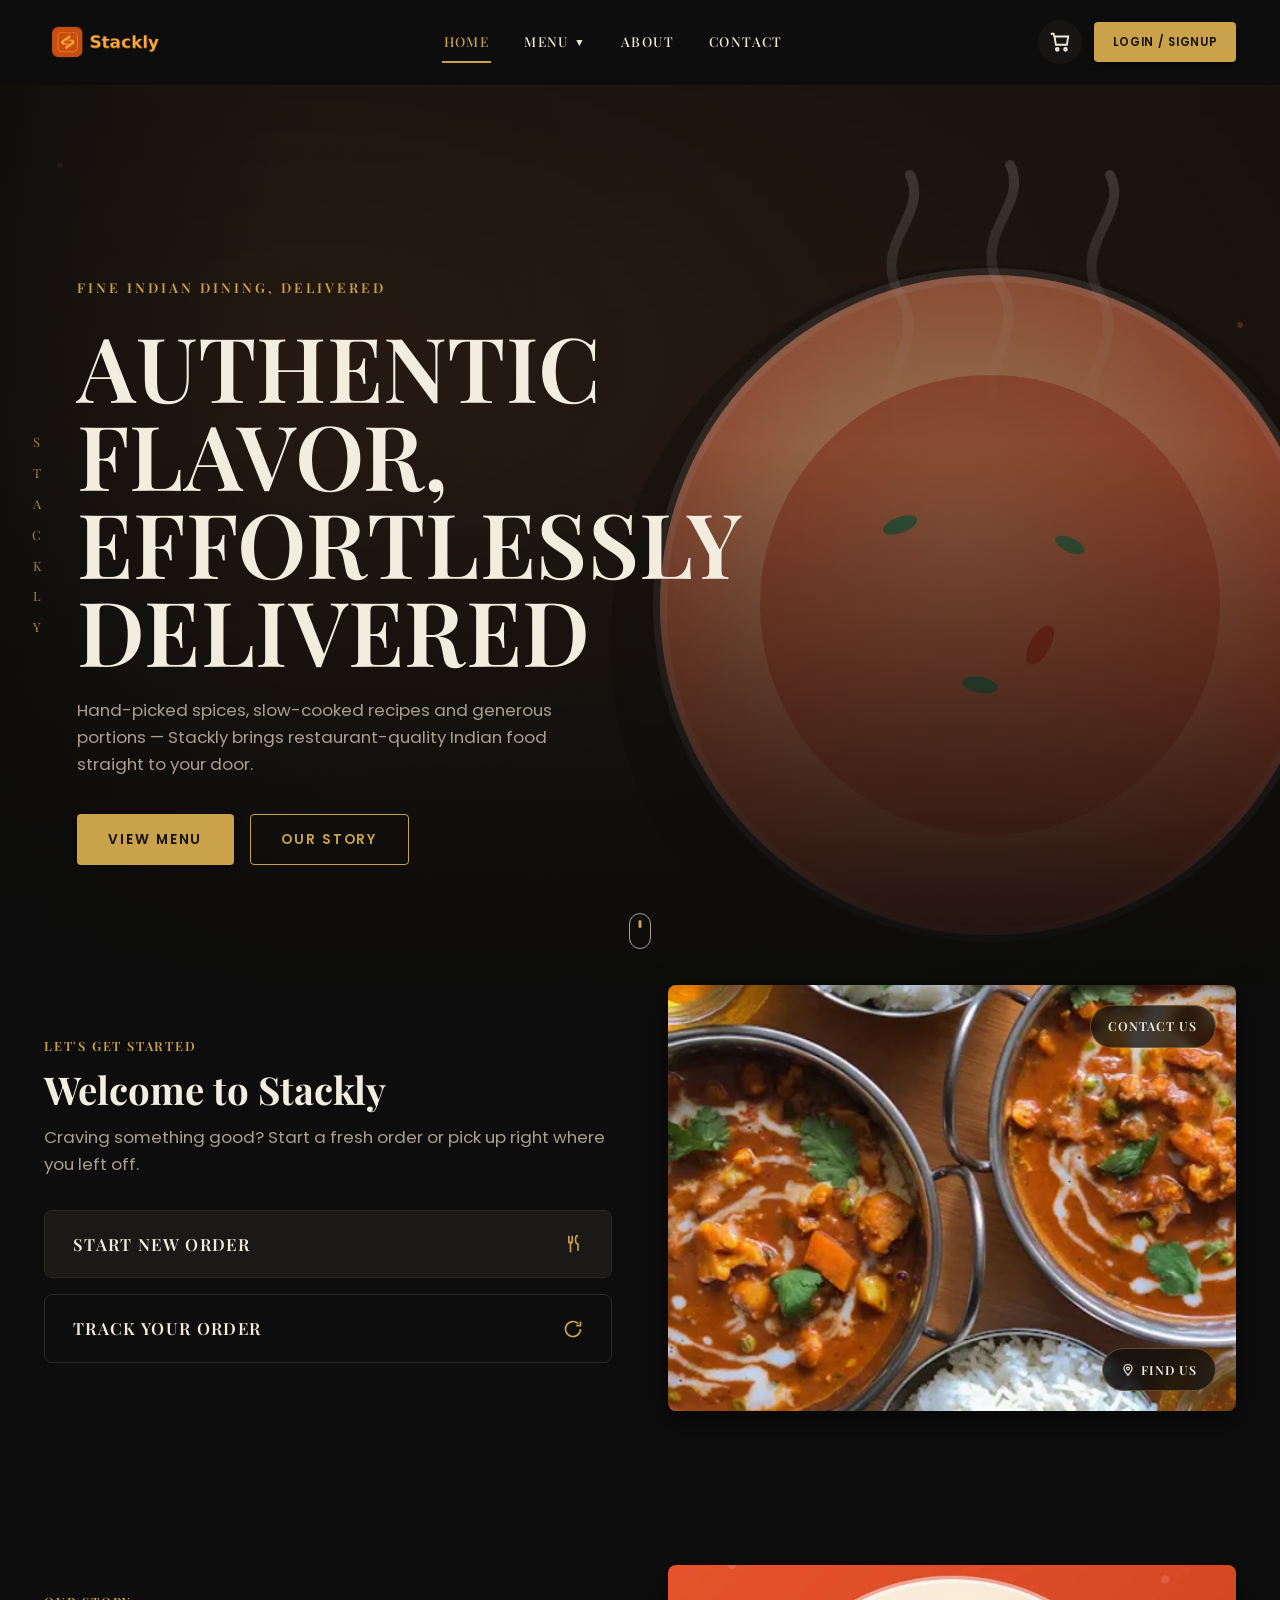
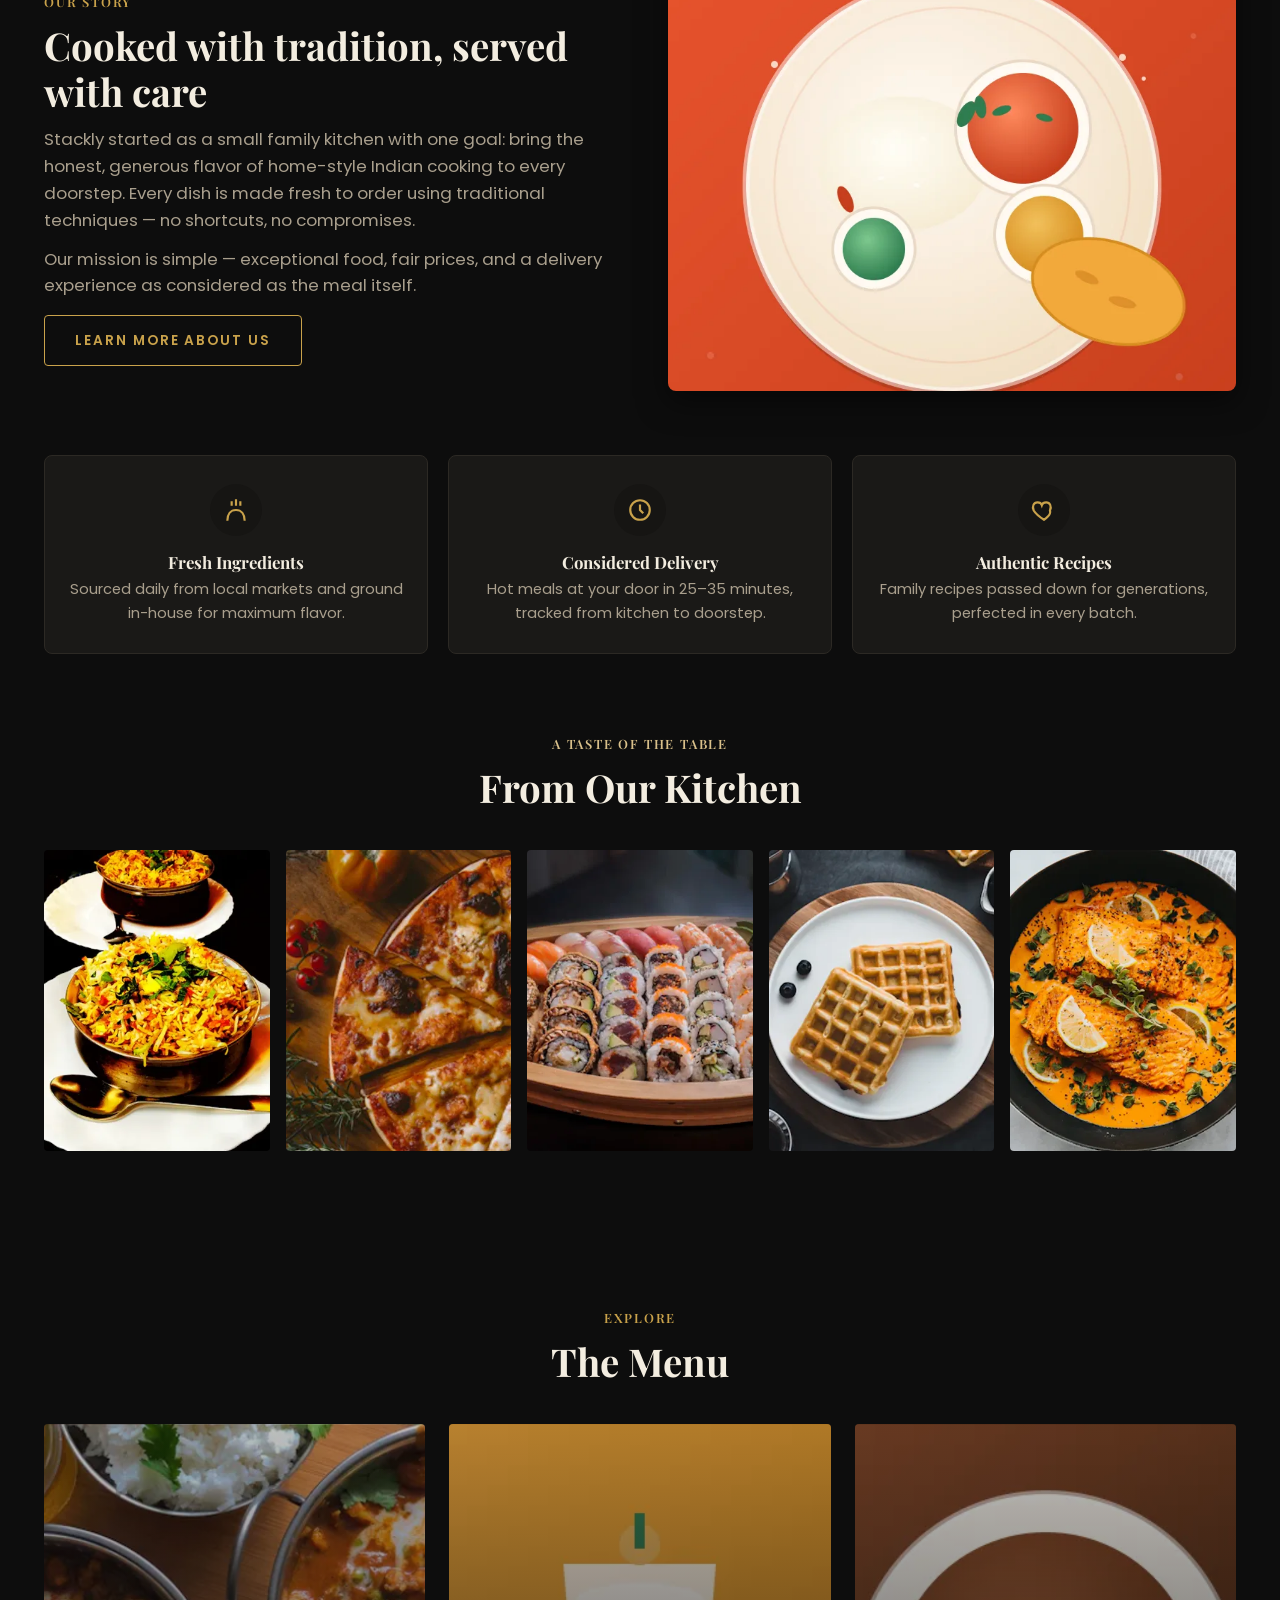
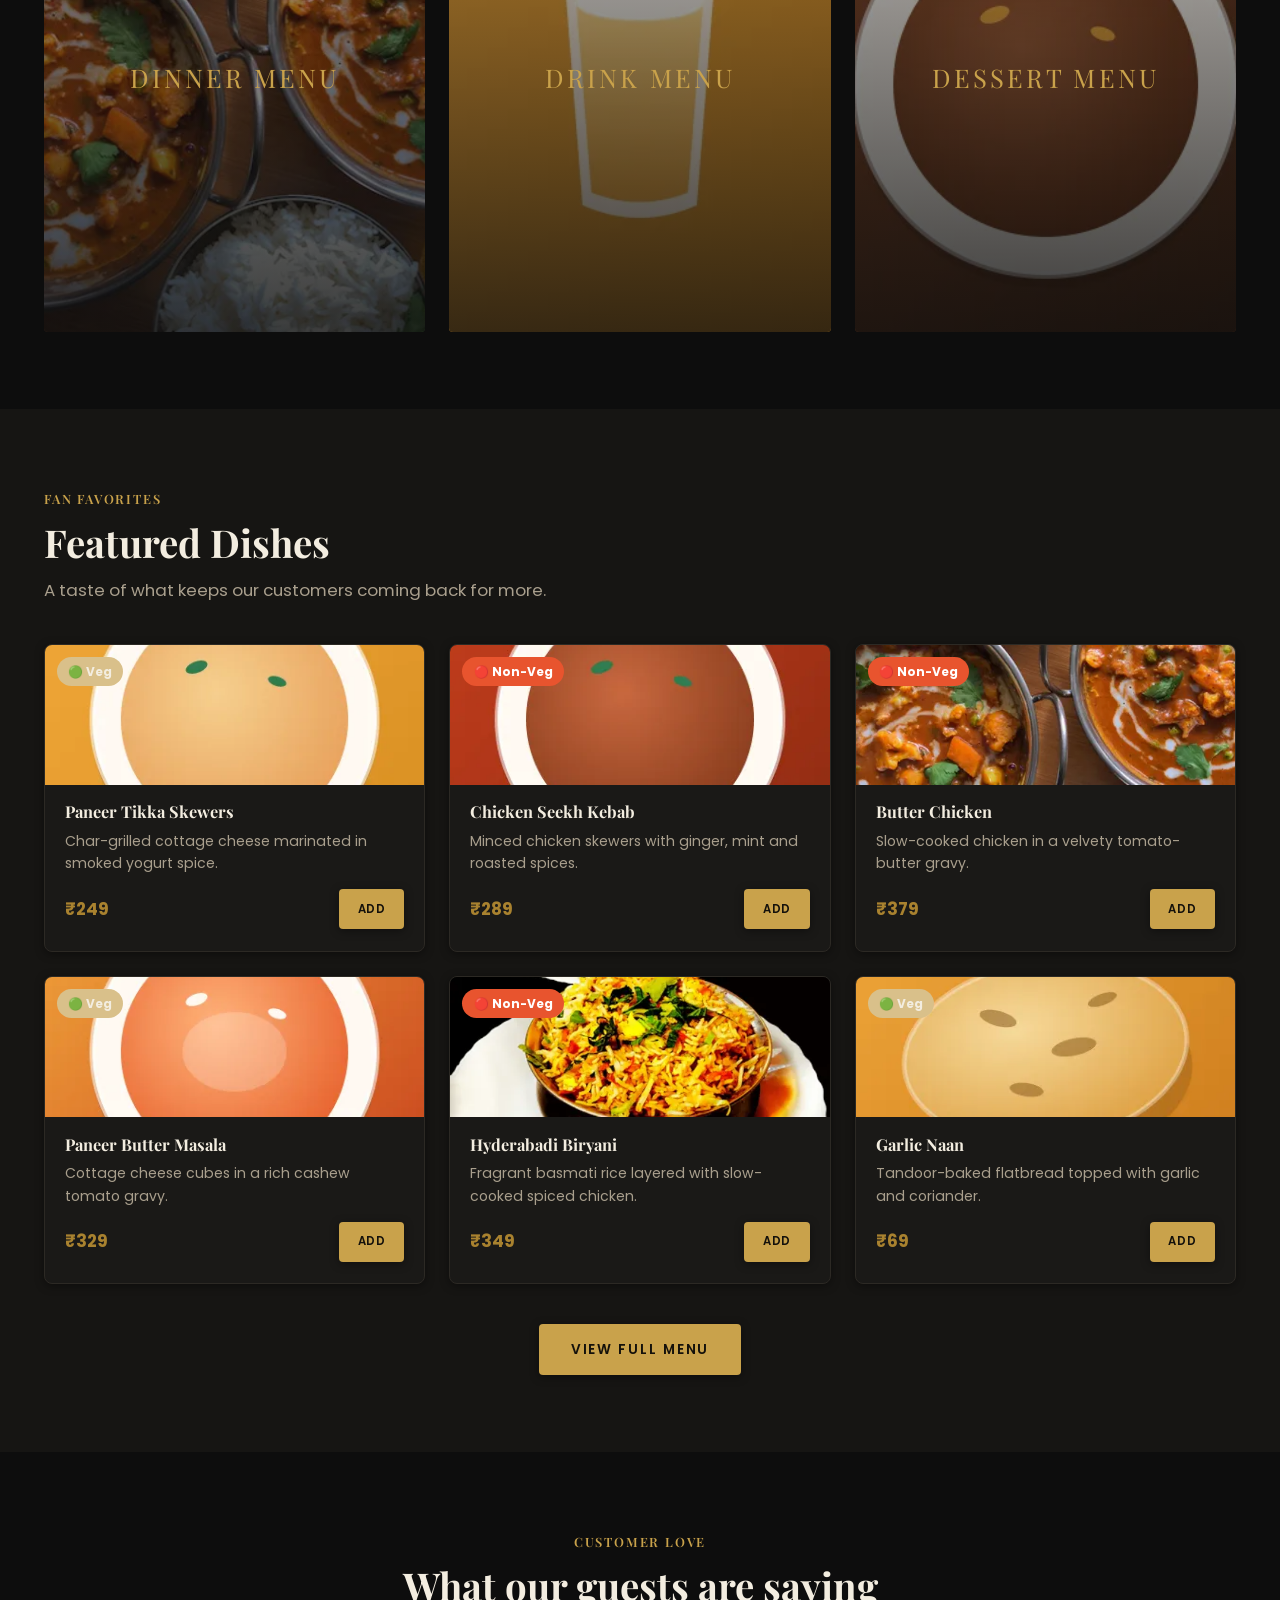
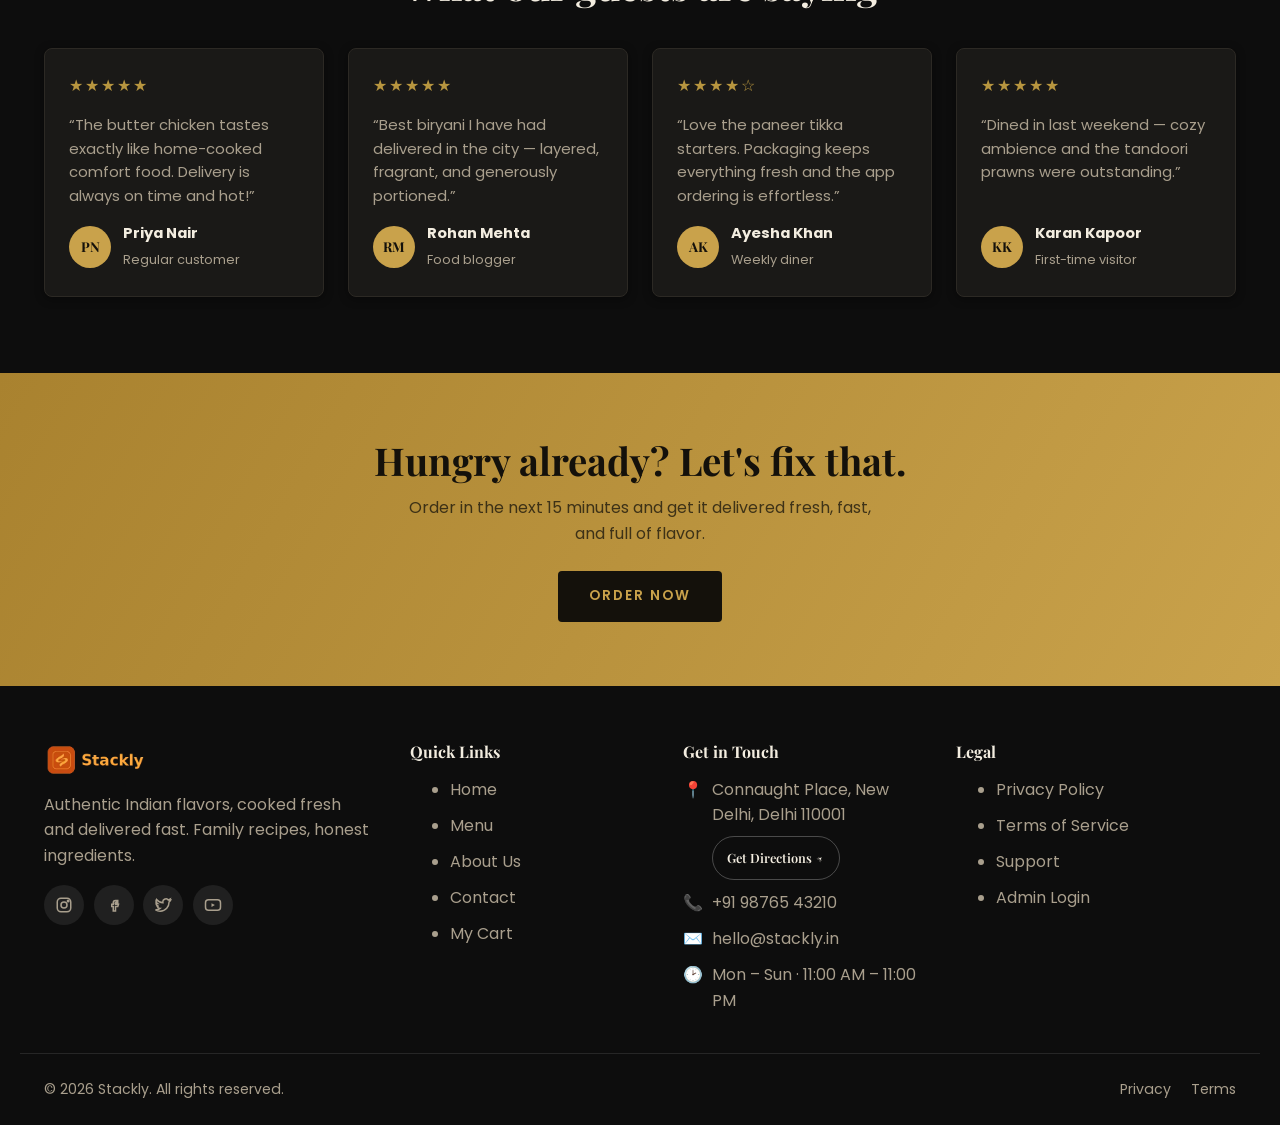
==== commit 9f7c2fd3: "Polish dark theme leftovers, Adachi-inspired hero, and modal-style auth pages - Fix hardcoded orange" ====
--- a/index.html
+++ b/index.html
@@ -115,6 +115,35 @@
     <div class="hero-scroll-cue" aria-hidden="true"><span></span></div>
   </section>
 
+  <!-- ===== Start Your Order ===== -->
+  <section class="section start-order-section fade-in-section" id="start-order">
+    <div class="container start-order-grid">
+      <div class="start-order-copy">
+        <p class="eyebrow">Let's Get Started</p>
+        <h2>Welcome to Stackly</h2>
+        <p class="lede">Craving something good? Start a fresh order or pick up right where you left off.</p>
+        <div class="start-order-actions">
+          <a href="menu.html" class="start-order-btn">
+            <span>Start New Order</span>
+            <svg width="20" height="20" viewBox="0 0 24 24" fill="none" stroke="currentColor" stroke-width="2" aria-hidden="true"><path d="M7 2v7a2 2 0 0 0 4 0V2M9 9v13M18 2c-1.7 0-3 1.8-3 5s1.3 5 3 5v8"/></svg>
+          </a>
+          <a href="customer-dashboard.html" class="start-order-btn start-order-btn-outline">
+            <span>Track Your Order</span>
+            <svg width="20" height="20" viewBox="0 0 24 24" fill="none" stroke="currentColor" stroke-width="2" aria-hidden="true"><path d="M21 12a9 9 0 1 1-2.6-6.3M21 3v5h-5"/></svg>
+          </a>
+        </div>
+      </div>
+      <div class="start-order-media">
+        <img src="images/dishes/m05.webp" alt="Freshly plated signature dish" loading="lazy">
+        <a href="contact.html" class="start-order-pill start-order-pill-top">Contact Us</a>
+        <a href="contact.html#location" class="start-order-pill start-order-pill-bottom">
+          <svg width="14" height="14" viewBox="0 0 24 24" fill="none" stroke="currentColor" stroke-width="2" aria-hidden="true"><path d="M12 21c4-4.5 7-8.3 7-11.5A7 7 0 0 0 5 9.5C5 12.7 8 16.5 12 21z"/><circle cx="12" cy="9.5" r="2.5"/></svg>
+          Find Us
+        </a>
+      </div>
+    </div>
+  </section>
+
   <!-- ===== About / Story ===== -->
   <section class="section about-story-section fade-in-section" id="about-preview">
     <div class="container about-story-grid-home">
--- a/css/style.css
+++ b/css/style.css
@@ -310,7 +310,9 @@
 .nav-links a {
   font-family: var(--font-heading);
   font-weight: 500;
-  font-size: 0.98rem;
+  font-size: 0.85rem;
+  text-transform: uppercase;
+  letter-spacing: 0.1em;
   padding: 0.5rem 0.1rem;
   position: relative;
   color: var(--color-text);
@@ -337,7 +339,9 @@
   color: var(--color-text);
   font-family: var(--font-heading);
   font-weight: 500;
-  font-size: 0.98rem;
+  font-size: 0.85rem;
+  text-transform: uppercase;
+  letter-spacing: 0.1em;
   padding: 0.5rem 0.1rem;
 }
 .nav-dropdown-toggle .chevron {
@@ -466,8 +470,10 @@
   .mobile-menu-links a, .mobile-menu-links .mobile-dropdown-toggle {
     color: var(--color-text-on-dark);
     font-family: var(--font-heading);
-    font-size: 1.3rem;
+    font-size: 1.2rem;
     font-weight: 600;
+    text-transform: uppercase;
+    letter-spacing: 0.05em;
     padding: 0.9rem 0.25rem;
     border-bottom: 1px solid rgba(255,255,255,0.08);
     display: block;
@@ -602,9 +608,11 @@
   transition: border-color var(--transition-fast), box-shadow var(--transition-fast);
 }
 .field textarea { min-height: 130px; resize: vertical; }
+.field input::placeholder,
+.field textarea::placeholder { color: var(--color-text-light); opacity: 1; }
 .field input:focus, .field textarea:focus, .field select:focus {
   border-color: var(--color-primary);
-  box-shadow: 0 0 0 3px rgba(232, 84, 46, 0.15);
+  box-shadow: 0 0 0 3px rgba(201, 162, 75, 0.2);
   outline: none;
 }
 .field input[aria-invalid="true"], .field textarea[aria-invalid="true"] {
@@ -617,18 +625,18 @@
 }
 .field-hint { color: var(--color-text-light); font-size: 0.82rem; }
 .form-success {
-  background: #eaf6ee;
+  background: rgba(90, 161, 125, 0.12);
   color: var(--color-success);
-  border: 1px solid #b9e3c6;
+  border: 1px solid rgba(90, 161, 125, 0.35);
   border-radius: var(--radius-sm);
   padding: 1rem 1.25rem;
   font-weight: 600;
   margin-bottom: 1.25rem;
 }
 .form-banner-error {
-  background: #fceceb;
+  background: rgba(217, 105, 95, 0.12);
   color: var(--color-error);
-  border: 1px solid #f2b9b3;
+  border: 1px solid rgba(217, 105, 95, 0.35);
   border-radius: var(--radius-sm);
   padding: 1rem 1.25rem;
   font-weight: 600;
@@ -674,7 +682,12 @@
   background-position: center;
   color: var(--color-text-on-dark);
 }
-.page-hero h1 { color: #fff; margin-top: 0.6rem; }
+.page-hero h1 {
+  color: var(--color-text-on-dark);
+  margin-top: 0.6rem;
+  text-transform: uppercase;
+  letter-spacing: 0.01em;
+}
 .page-hero p { color: var(--color-text-on-dark-muted); max-width: 620px; margin-top: 0.75rem; }
 
 /* Animations */
--- a/css/home.css
+++ b/css/home.css
@@ -5,44 +5,67 @@
   position: relative;
   min-height: 100vh;
   display: flex;
-  align-items: center;
-  justify-content: center;
+  align-items: flex-end;
   background-size: cover;
   background-position: center;
   color: var(--color-text-on-dark);
   overflow: hidden;
-  text-align: center;
+  text-align: left;
 }
 .hero::before {
   content: '';
   position: absolute;
   inset: 0;
-  background: linear-gradient(180deg, rgba(13,13,13,0.55) 0%, rgba(13,13,13,0.72) 55%, rgba(13,13,13,0.92) 100%);
-}
-.hero-inner { position: relative; z-index: 1; max-width: 700px; padding-block: 4rem; margin-inline: auto; }
-.hero-inner .eyebrow { color: var(--color-primary); }
-.hero-inner h1 { color: #fff; margin-top: 0.6rem; font-weight: 600; }
-.hero-desc { color: var(--color-text-on-dark-muted); margin: 1.25rem auto 0; font-size: 1.08rem; max-width: 480px; }
-.hero-actions { display: flex; gap: 1rem; flex-wrap: wrap; margin-top: 2rem; justify-content: center; }
-
-/* Vertical stacked-letter wordmark, boutique signature-mark style */
+  background:
+    linear-gradient(180deg, rgba(12,12,12,0.4) 0%, rgba(12,12,12,0.35) 40%, rgba(12,12,12,0.94) 100%),
+    linear-gradient(90deg, rgba(12,12,12,0.75) 0%, rgba(12,12,12,0.15) 22%, rgba(12,12,12,0.05) 60%);
+}
+.hero-inner {
+  position: relative;
+  z-index: 1;
+  max-width: 920px;
+  /* Override .container's auto inline margins — as a flex item here they'd
+     re-center the block and cancel the left-aligned hero layout below. */
+  margin-inline: 0;
+  padding-block: 4rem clamp(4.5rem, 11vw, 7.5rem);
+  padding-left: clamp(3rem, 6vw, 5.5rem);
+}
+.hero-inner .eyebrow {
+  color: var(--color-primary);
+  font-size: 0.85rem;
+  letter-spacing: 0.22em;
+}
+.hero-inner h1 {
+  color: var(--color-text-on-dark);
+  margin-top: 0.9rem;
+  font-weight: 600;
+  text-transform: uppercase;
+  letter-spacing: 0.005em;
+  font-size: clamp(2.6rem, 7vw, 6.2rem);
+  line-height: 0.98;
+}
+.hero-desc { color: var(--color-text-on-dark-muted); margin: 1.5rem 0 0; font-size: 1.05rem; max-width: 480px; }
+.hero-actions { display: flex; gap: 1rem; flex-wrap: wrap; margin-top: 2.25rem; justify-content: flex-start; }
+
+/* Vertical stacked-letter wordmark, running the full height of the left edge */
 .hero-wordmark {
   position: absolute;
-  top: 50%;
-  right: clamp(1.25rem, 4vw, 4rem);
-  transform: translateY(-50%);
+  left: clamp(1rem, 2.5vw, 2.25rem);
+  top: 0;
+  bottom: 0;
   z-index: 1;
   display: flex;
   flex-direction: column;
   align-items: center;
-  gap: 0.35rem;
+  justify-content: center;
+  gap: 0.65rem;
 }
 .hero-wordmark span {
   font-family: var(--font-heading);
-  font-size: clamp(0.9rem, 1.4vw, 1.15rem);
+  font-size: clamp(0.75rem, 1vw, 0.92rem);
   letter-spacing: 0.05em;
   color: var(--color-primary);
-  opacity: 0.85;
+  opacity: 0.8;
 }
 
 .hero-scroll-cue {
@@ -71,6 +94,78 @@
 }
 @media (prefers-reduced-motion: reduce) {
   .hero-scroll-cue span { animation: none; }
+}
+
+/* ---------- Start Your Order ---------- */
+.start-order-section { padding-top: 0; }
+.start-order-grid {
+  display: grid;
+  grid-template-columns: 1fr 1fr;
+  gap: 3.5rem;
+  align-items: center;
+}
+.start-order-copy .lede { margin-bottom: 2rem; }
+.start-order-actions { display: flex; flex-direction: column; gap: 1rem; }
+.start-order-btn {
+  display: flex;
+  align-items: center;
+  justify-content: space-between;
+  gap: 1rem;
+  padding: 1.25rem 1.75rem;
+  background: var(--color-surface);
+  border: 1px solid var(--color-border);
+  border-radius: var(--radius-md);
+  color: var(--color-text);
+  font-family: var(--font-heading);
+  font-weight: 600;
+  font-size: 1.05rem;
+  text-transform: uppercase;
+  letter-spacing: 0.08em;
+  transition: background var(--transition-fast), border-color var(--transition-fast), color var(--transition-fast), transform var(--transition-fast);
+}
+.start-order-btn svg { color: var(--color-primary); flex-shrink: 0; transition: color var(--transition-fast); }
+.start-order-btn:hover {
+  background: var(--color-primary);
+  border-color: var(--color-primary);
+  color: #14110b;
+  transform: translateY(-2px);
+}
+.start-order-btn:hover svg { color: #14110b; }
+.start-order-btn-outline { background: transparent; }
+
+.start-order-media {
+  position: relative;
+  aspect-ratio: 4 / 3;
+  border-radius: var(--radius-md);
+  overflow: hidden;
+  box-shadow: var(--shadow-md);
+}
+.start-order-media img { width: 100%; height: 100%; object-fit: cover; }
+.start-order-pill {
+  position: absolute;
+  display: inline-flex;
+  align-items: center;
+  gap: 0.4rem;
+  background: rgba(13,13,13,0.75);
+  backdrop-filter: blur(6px);
+  border: 1px solid rgba(201,162,75,0.4);
+  color: var(--color-text-on-dark);
+  padding: 0.65rem 1.1rem;
+  border-radius: var(--radius-full);
+  font-family: var(--font-heading);
+  font-weight: 600;
+  font-size: 0.78rem;
+  text-transform: uppercase;
+  letter-spacing: 0.08em;
+  transition: background var(--transition-fast), border-color var(--transition-fast), color var(--transition-fast);
+}
+.start-order-pill:hover { background: var(--color-primary); border-color: var(--color-primary); color: #14110b; }
+.start-order-pill-top { top: 1.25rem; right: 1.25rem; }
+.start-order-pill-bottom { bottom: 1.25rem; right: 1.25rem; }
+
+@media (max-width: 900px) {
+  .start-order-grid { grid-template-columns: 1fr; }
+  .start-order-media { order: -1; aspect-ratio: 16 / 10; }
 }
 
 /* ---------- About / Story (homepage) ---------- */
@@ -222,9 +317,11 @@
   .gallery-strip { grid-template-columns: repeat(3, 1fr); }
   .menu-cards-grid { grid-template-columns: 1fr; }
   .hero-wordmark { display: none; }
+  .hero-inner { padding-left: clamp(1.5rem, 4vw, 2.5rem); }
 }
 @media (max-width: 640px) {
   .dish-grid { grid-template-columns: 1fr; }
   .testimonial-grid { grid-template-columns: 1fr; }
   .gallery-strip { grid-template-columns: repeat(2, 1fr); }
-}
+  .hero-inner h1 { font-size: clamp(2.1rem, 9vw, 2.8rem); }
+}
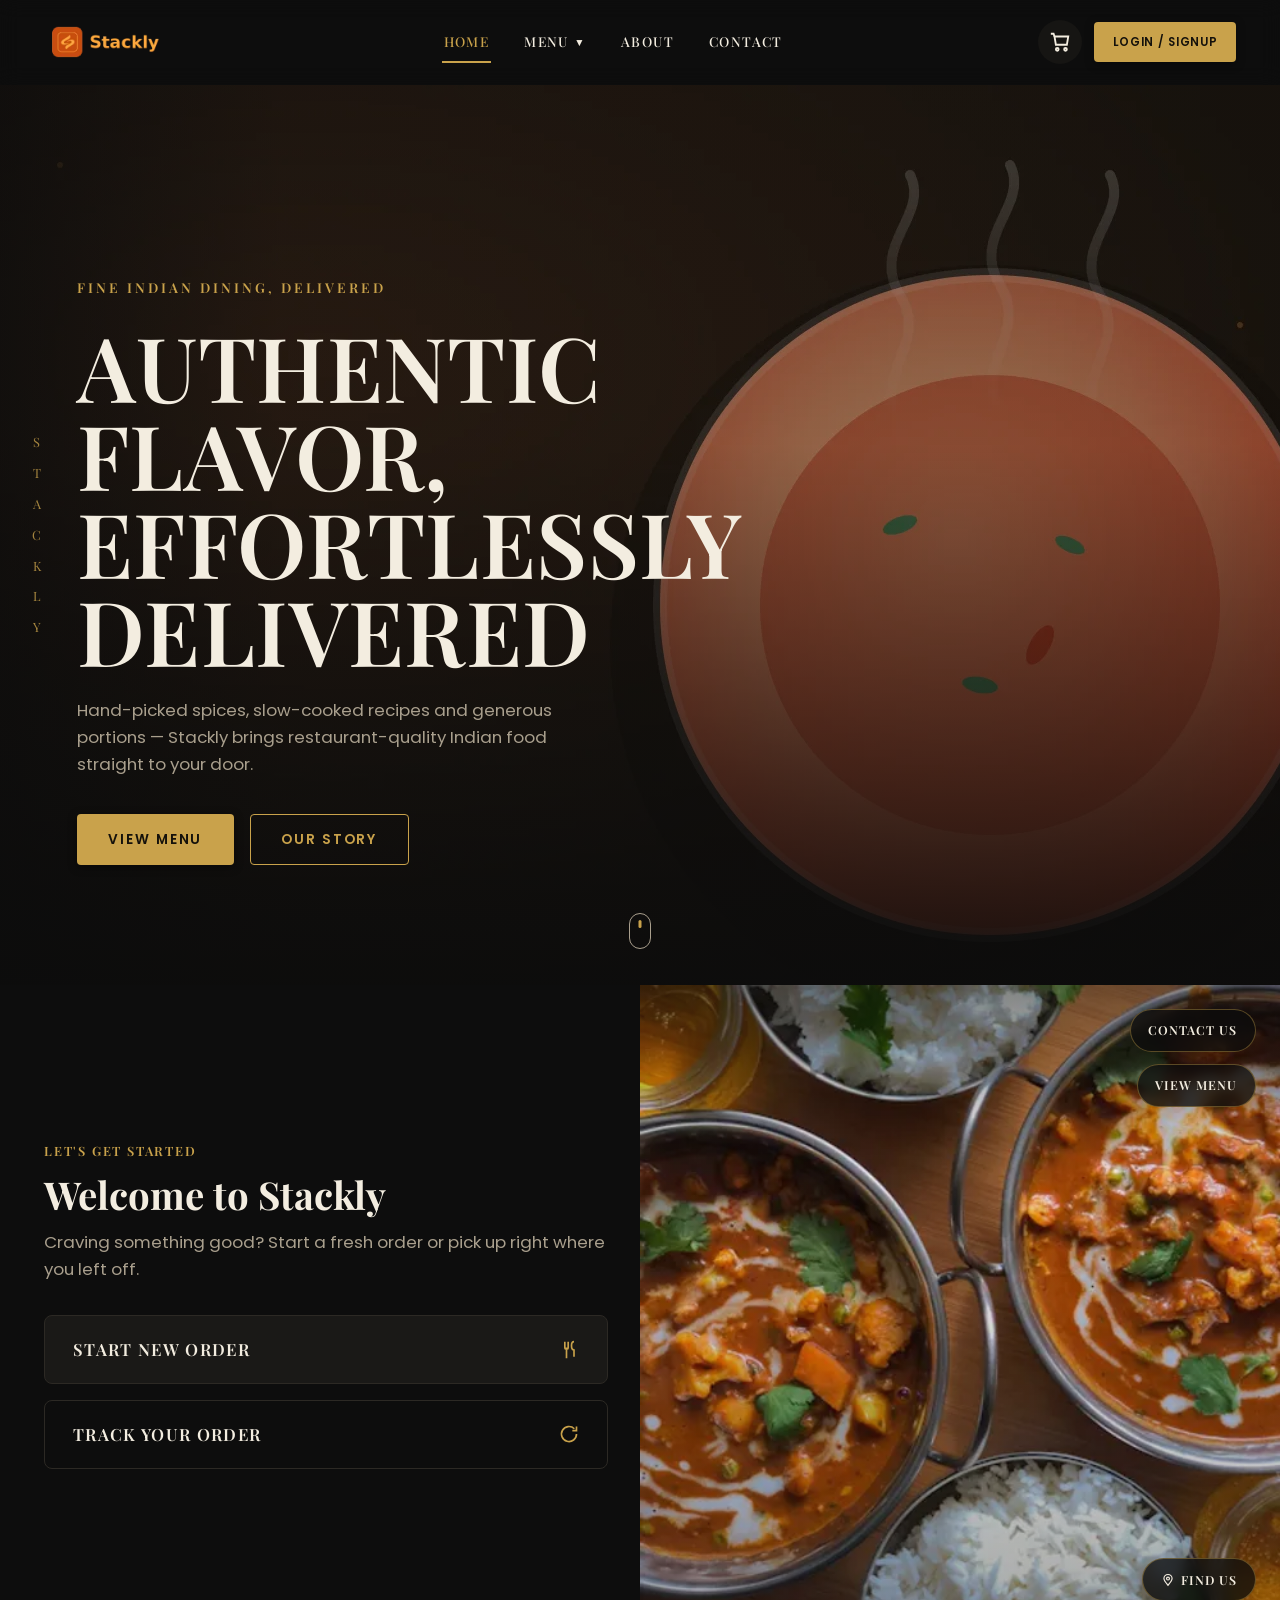
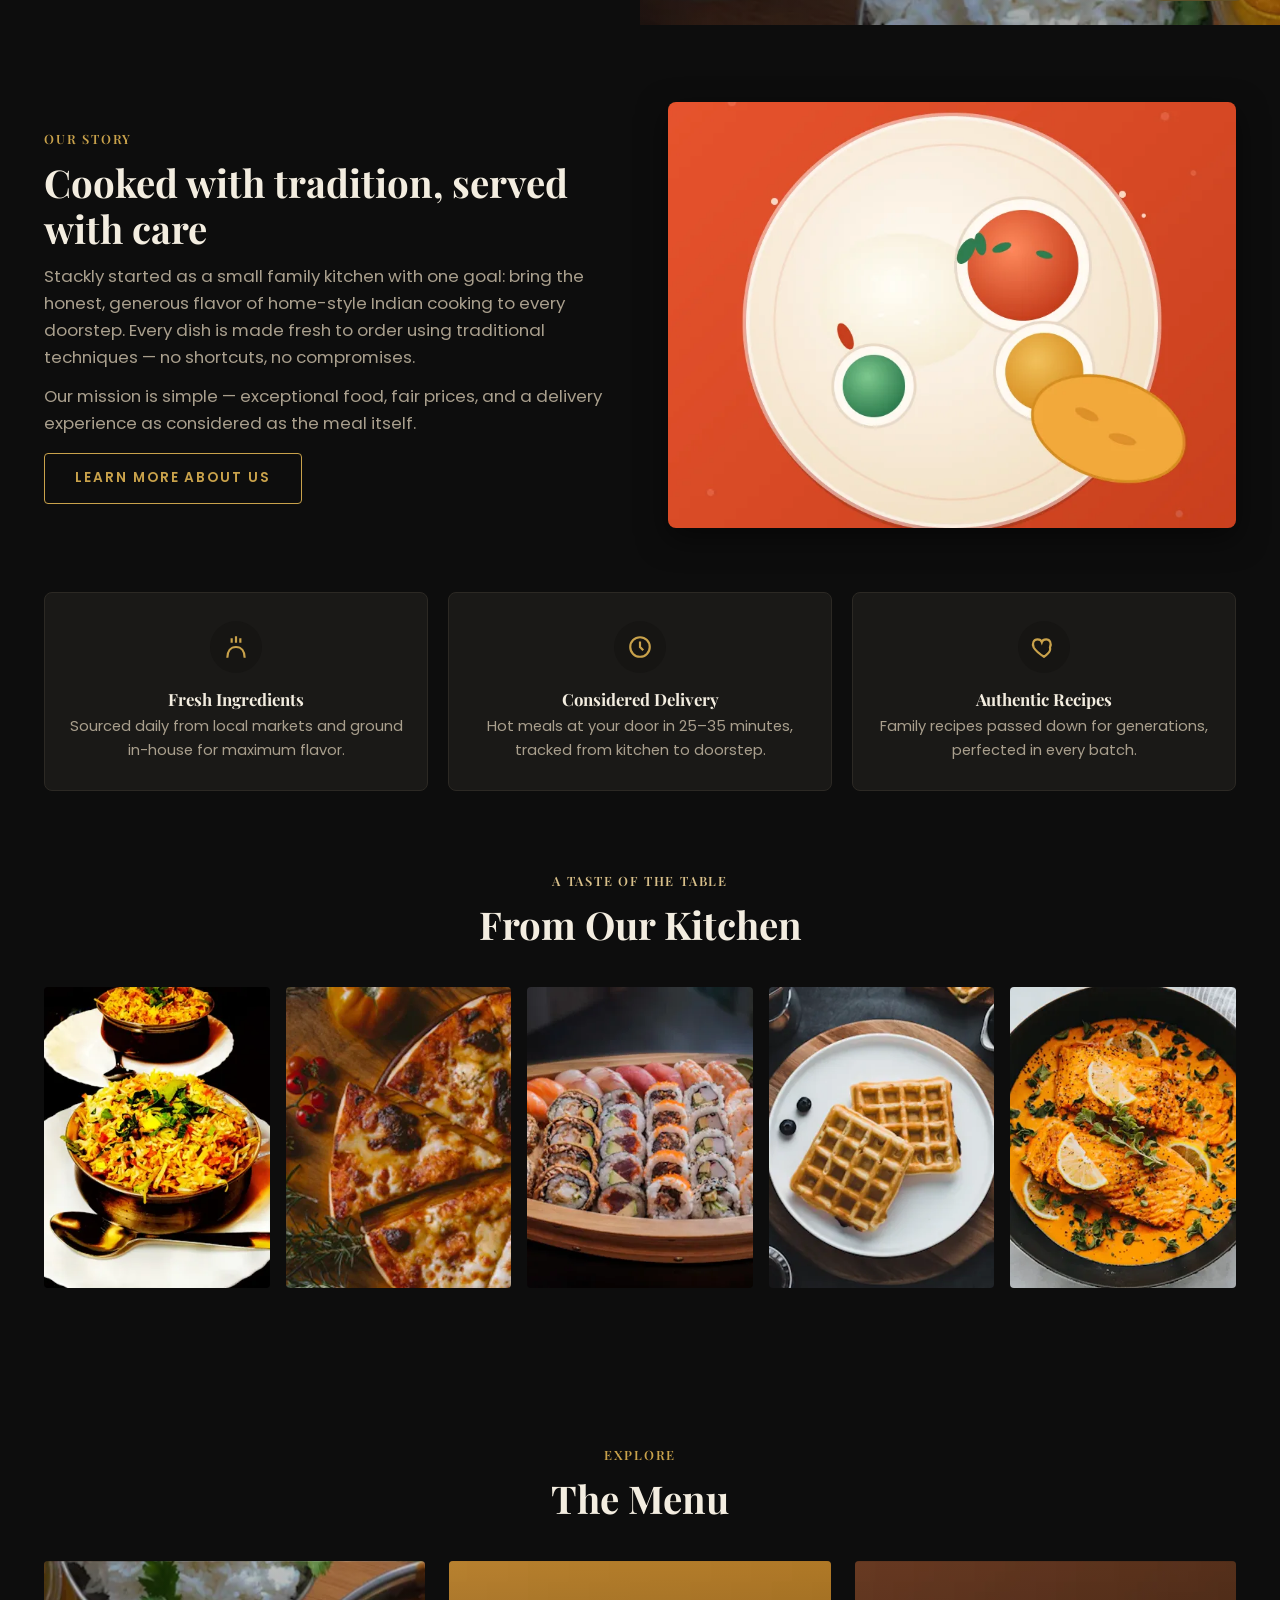
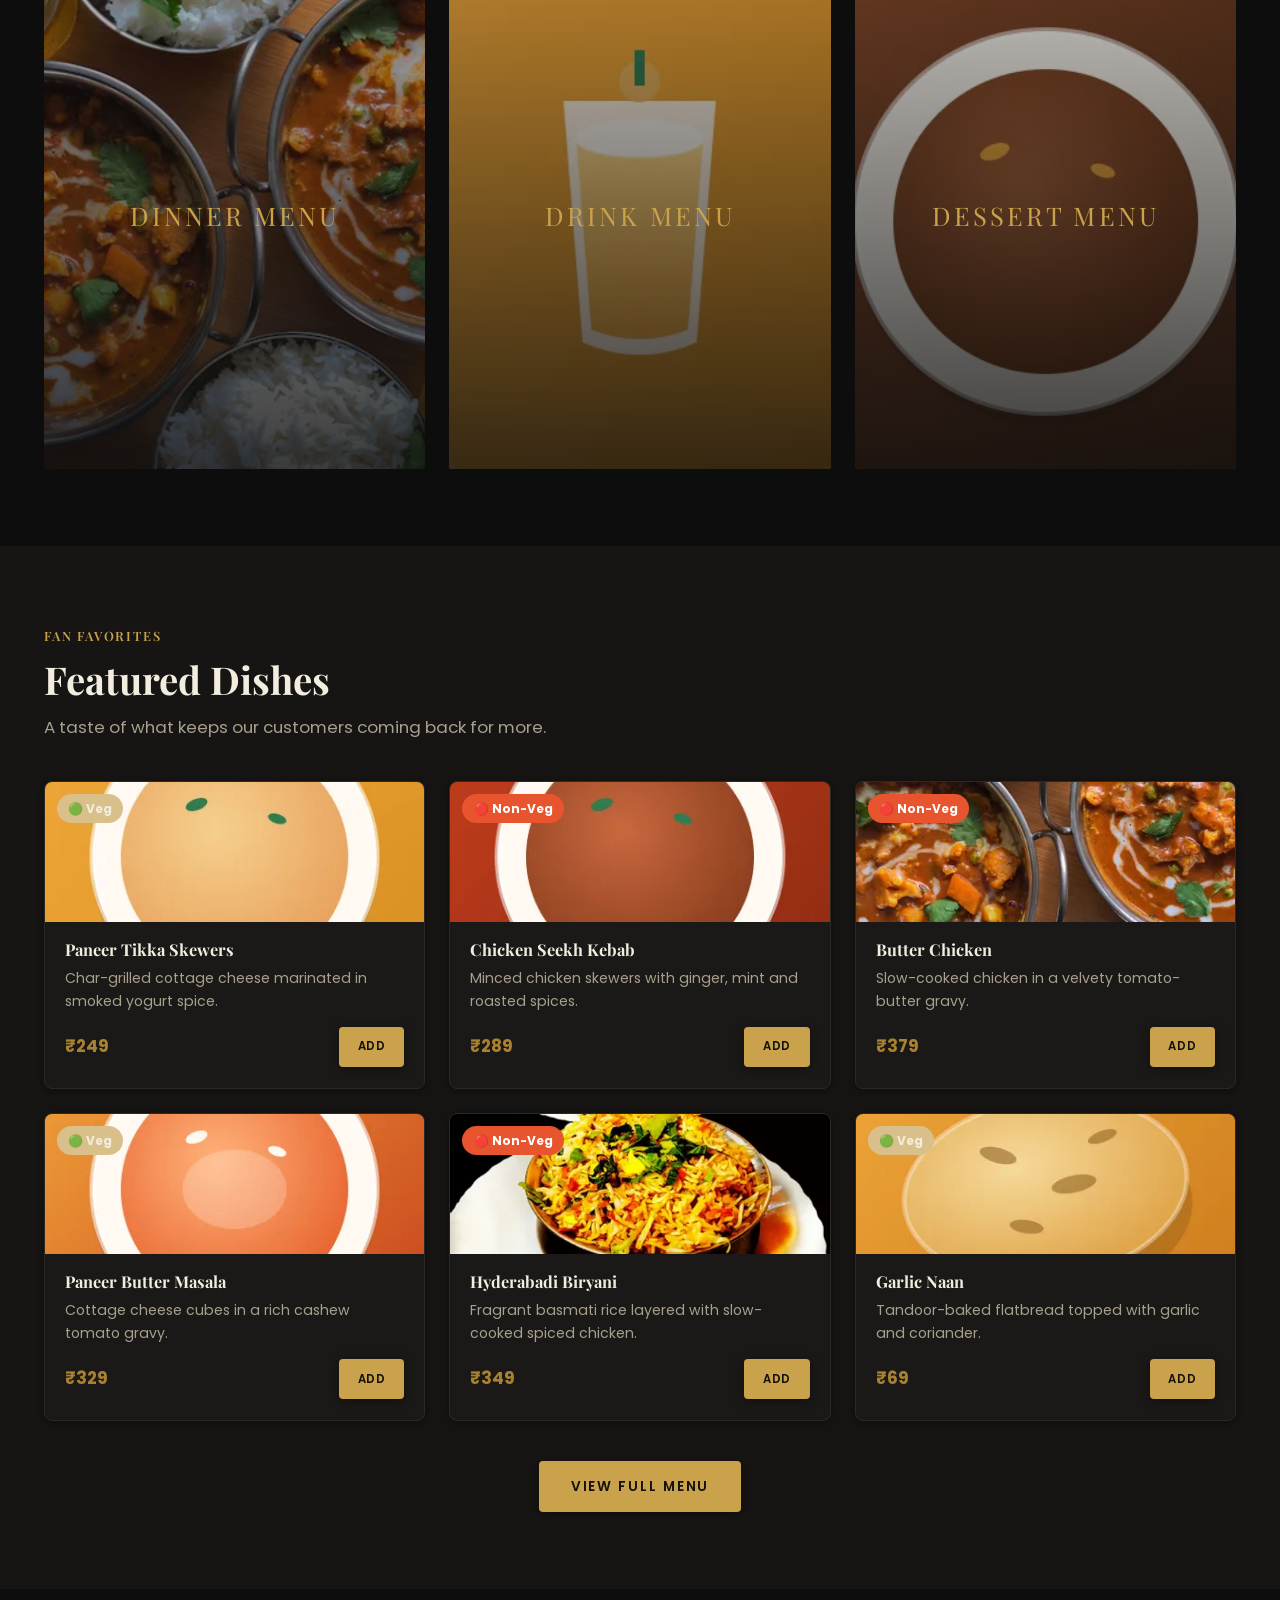
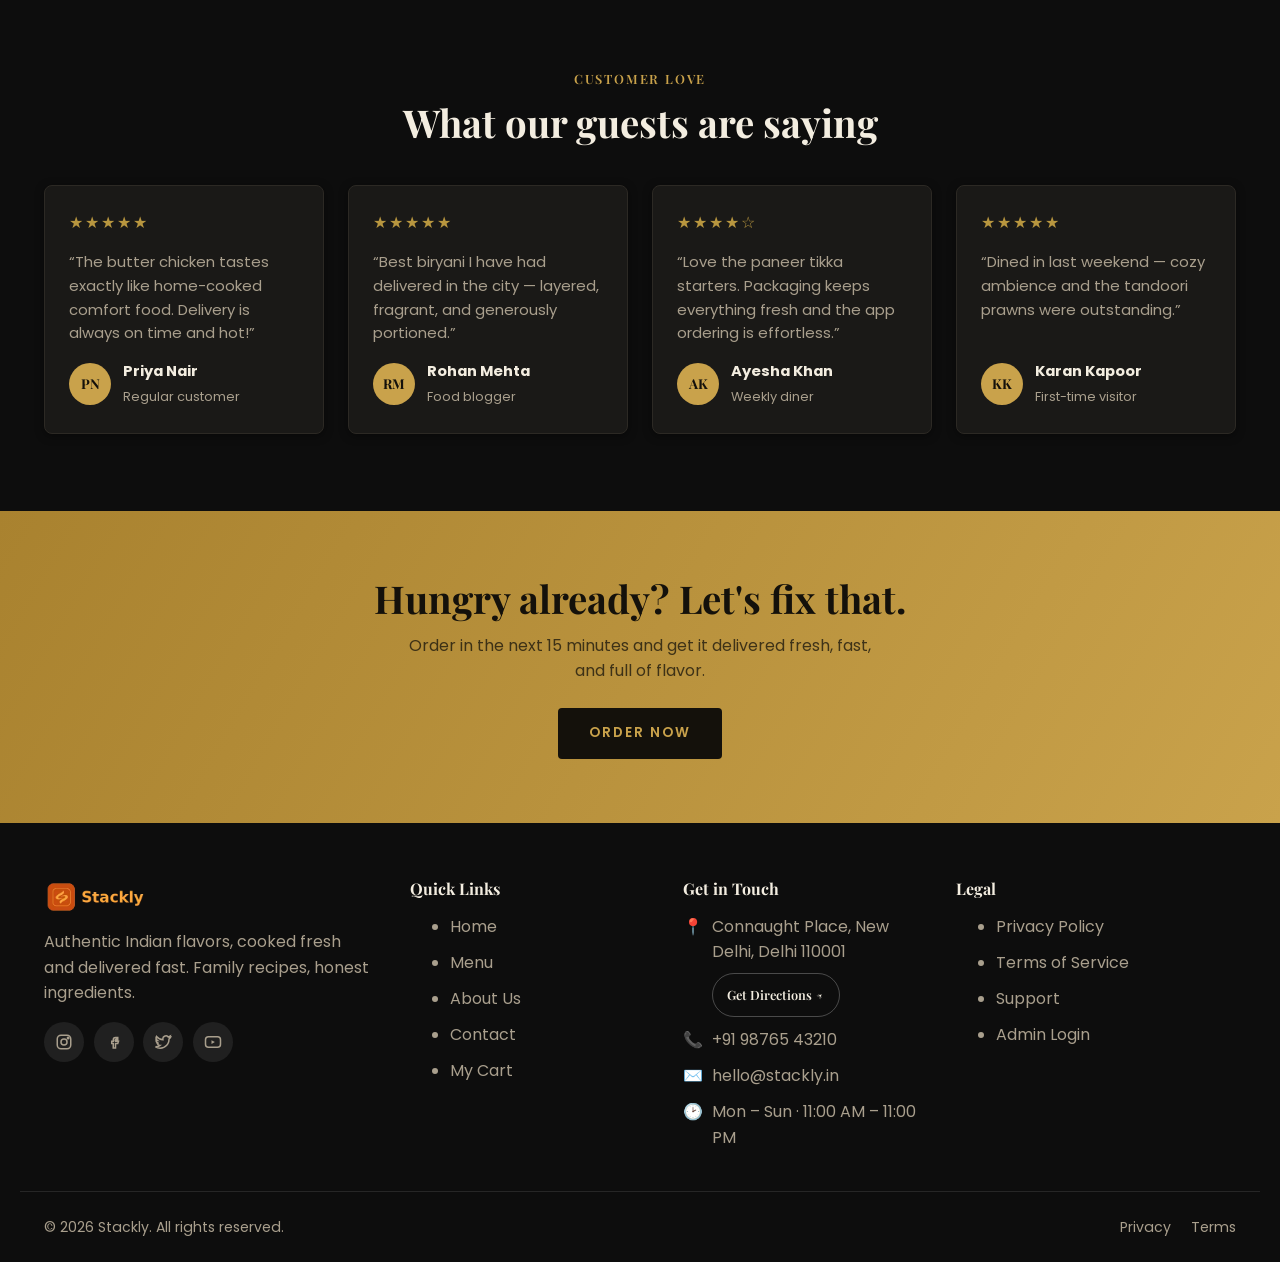
==== commit 209161af: "Make Start Your Order photo full-bleed with a third overlaid pill button Photo panel now spans the f" ====
--- a/index.html
+++ b/index.html
@@ -117,7 +117,7 @@
 
   <!-- ===== Start Your Order ===== -->
   <section class="section start-order-section fade-in-section" id="start-order">
-    <div class="container start-order-grid">
+    <div class="start-order-grid">
       <div class="start-order-copy">
         <p class="eyebrow">Let's Get Started</p>
         <h2>Welcome to Stackly</h2>
@@ -135,7 +135,10 @@
       </div>
       <div class="start-order-media">
         <img src="images/dishes/m05.webp" alt="Freshly plated signature dish" loading="lazy">
-        <a href="contact.html" class="start-order-pill start-order-pill-top">Contact Us</a>
+        <div class="start-order-pill-stack">
+          <a href="contact.html" class="start-order-pill">Contact Us</a>
+          <a href="menu.html" class="start-order-pill">View Menu</a>
+        </div>
         <a href="contact.html#location" class="start-order-pill start-order-pill-bottom">
           <svg width="14" height="14" viewBox="0 0 24 24" fill="none" stroke="currentColor" stroke-width="2" aria-hidden="true"><path d="M12 21c4-4.5 7-8.3 7-11.5A7 7 0 0 0 5 9.5C5 12.7 8 16.5 12 21z"/><circle cx="12" cy="9.5" r="2.5"/></svg>
           Find Us
--- a/css/home.css
+++ b/css/home.css
@@ -97,12 +97,23 @@
 }
 
 /* ---------- Start Your Order ---------- */
-.start-order-section { padding-top: 0; }
+/* Full-bleed split: the photo runs edge-to-edge to the right side of the
+   viewport (not boxed inside .container) so it reads as a background panel,
+   like a two-pane hero rather than an inset image card. */
+.start-order-section { padding: 0; }
 .start-order-grid {
   display: grid;
   grid-template-columns: 1fr 1fr;
-  gap: 3.5rem;
-  align-items: center;
+  grid-auto-rows: 1fr;
+  min-height: 640px;
+}
+.start-order-copy {
+  display: flex;
+  flex-direction: column;
+  justify-content: center;
+  padding-block: clamp(3rem, 6vw, 5.5rem);
+  padding-right: 2rem;
+  padding-left: max(1.5rem, calc((100vw - var(--container-max)) / 2 + 1.5rem));
 }
 .start-order-copy .lede { margin-bottom: 2rem; }
 .start-order-actions { display: flex; flex-direction: column; gap: 1rem; }
@@ -135,14 +146,18 @@
 
 .start-order-media {
   position: relative;
-  aspect-ratio: 4 / 3;
-  border-radius: var(--radius-md);
-  overflow: hidden;
-  box-shadow: var(--shadow-md);
-}
-.start-order-media img { width: 100%; height: 100%; object-fit: cover; }
+  overflow: hidden;
+}
+.start-order-media img { width: 100%; height: 100%; object-fit: cover; display: block; }
+.start-order-media::before {
+  content: '';
+  position: absolute;
+  inset: 0;
+  background: linear-gradient(180deg, rgba(13,13,13,0.5) 0%, rgba(13,13,13,0.05) 30%, rgba(13,13,13,0.35) 100%);
+}
 .start-order-pill {
-  position: absolute;
+  position: relative;
+  z-index: 1;
   display: inline-flex;
   align-items: center;
   gap: 0.4rem;
@@ -160,11 +175,20 @@
   transition: background var(--transition-fast), border-color var(--transition-fast), color var(--transition-fast);
 }
 .start-order-pill:hover { background: var(--color-primary); border-color: var(--color-primary); color: #14110b; }
-.start-order-pill-top { top: 1.25rem; right: 1.25rem; }
-.start-order-pill-bottom { bottom: 1.25rem; right: 1.25rem; }
+.start-order-pill-stack {
+  position: absolute;
+  z-index: 1;
+  top: 1.5rem; right: 1.5rem;
+  display: flex;
+  flex-direction: column;
+  align-items: flex-end;
+  gap: 0.75rem;
+}
+.start-order-pill-bottom { position: absolute; bottom: 1.5rem; right: 1.5rem; }
 
 @media (max-width: 900px) {
-  .start-order-grid { grid-template-columns: 1fr; }
+  .start-order-grid { grid-template-columns: 1fr; grid-auto-rows: auto; min-height: 0; }
+  .start-order-copy { padding-left: 1.5rem; padding-right: 1.5rem; }
   .start-order-media { order: -1; aspect-ratio: 16 / 10; }
 }
 
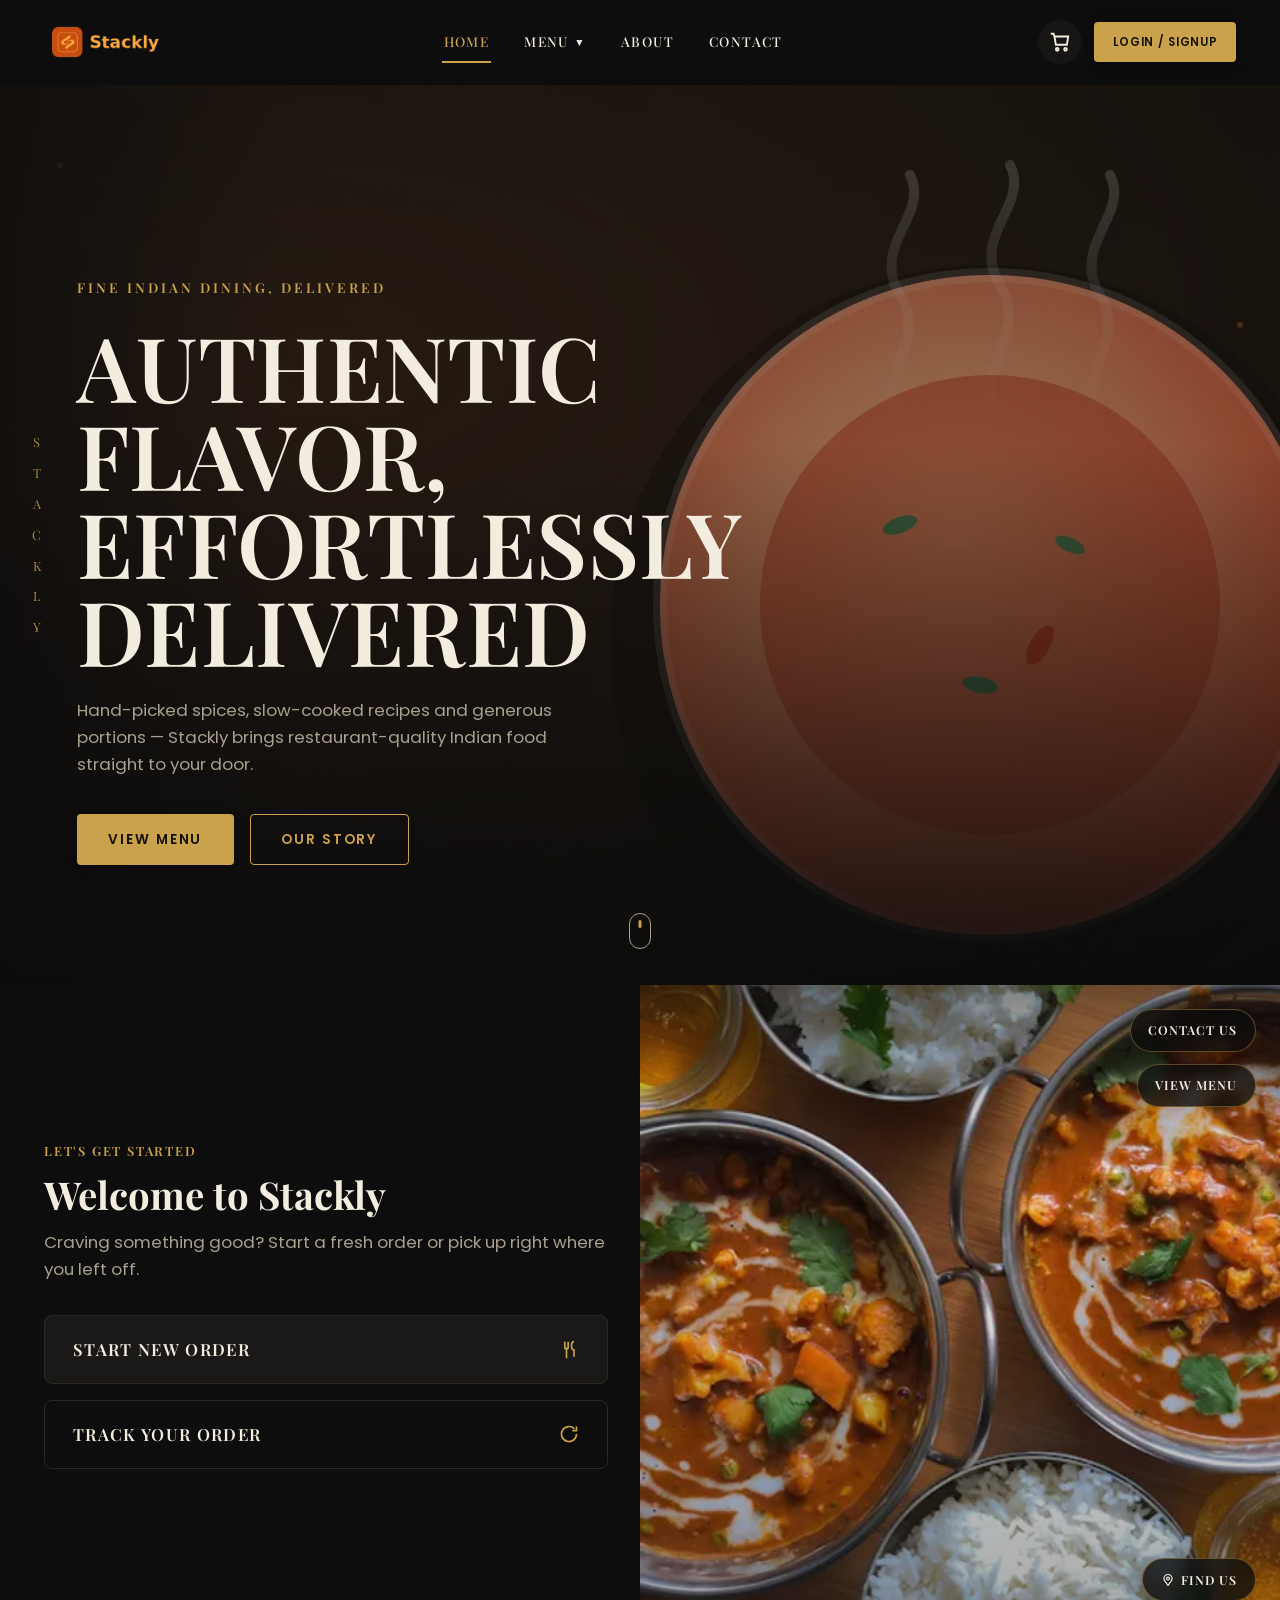
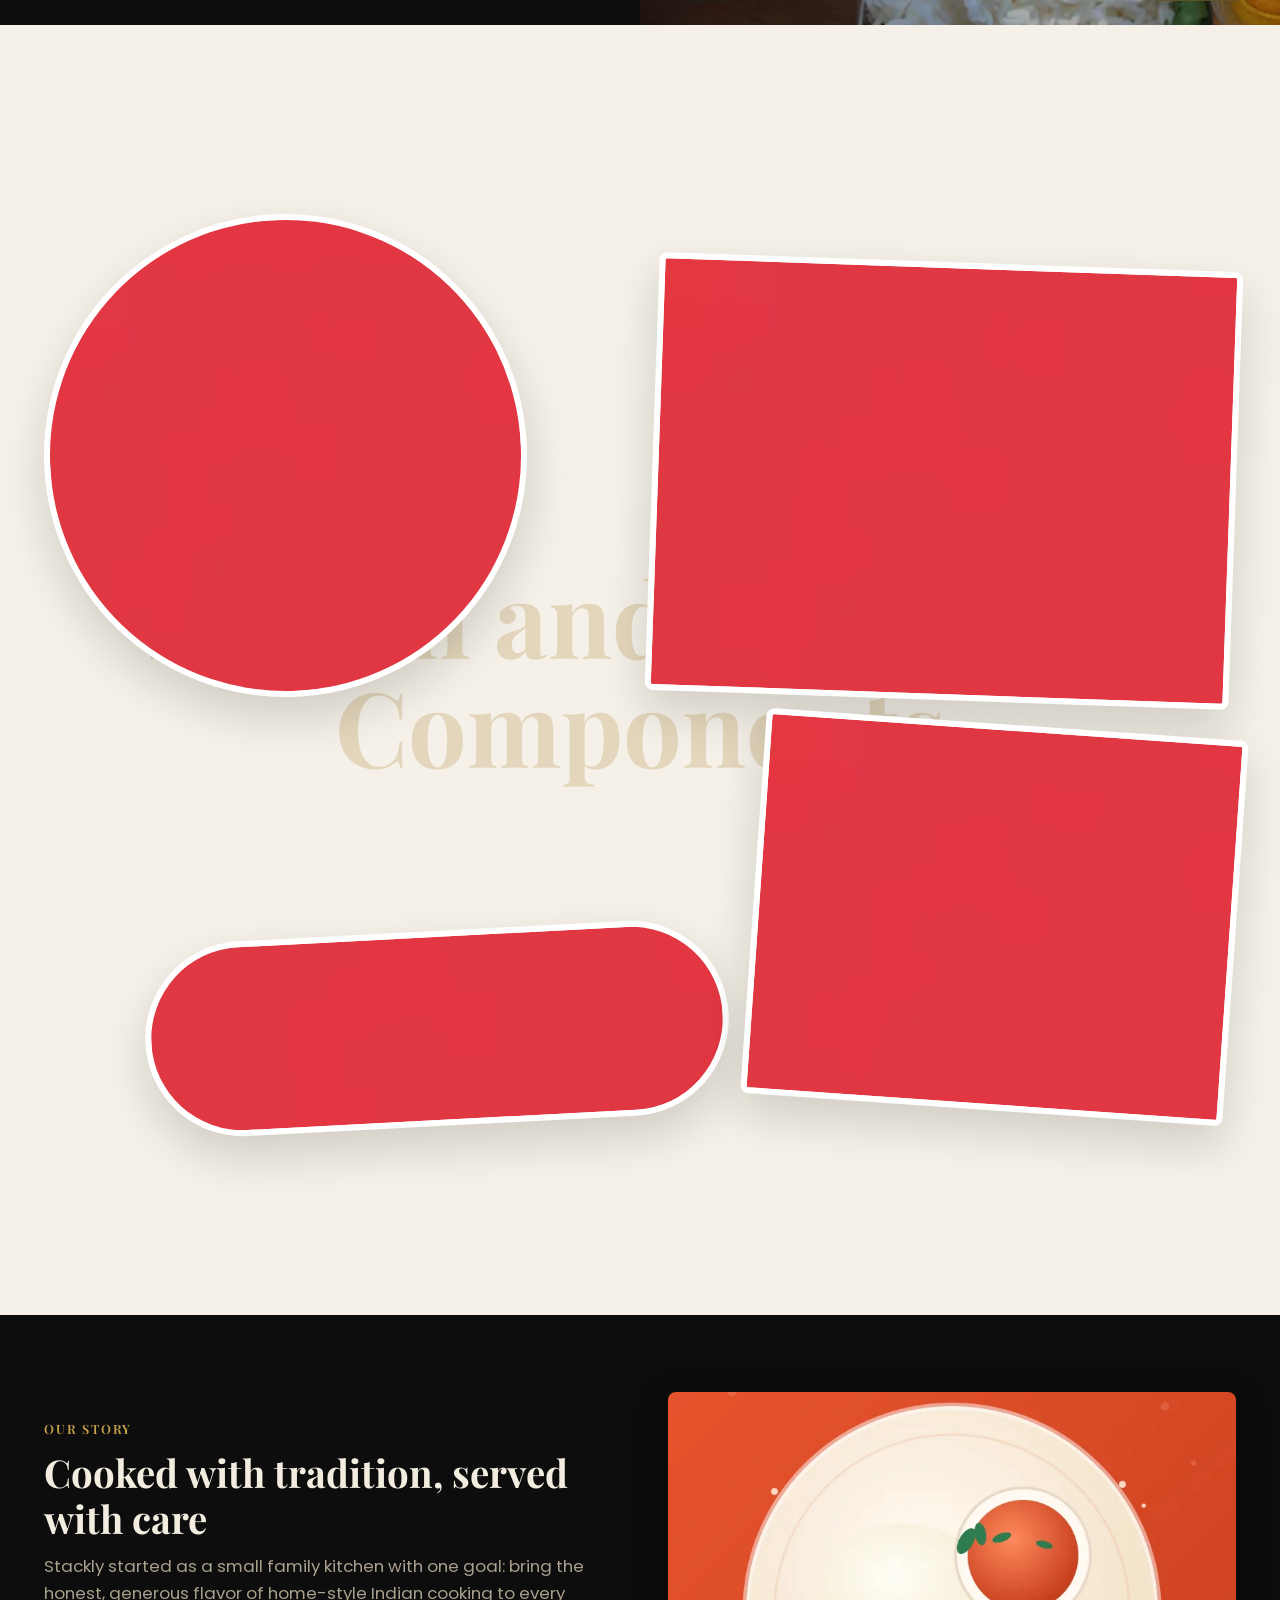
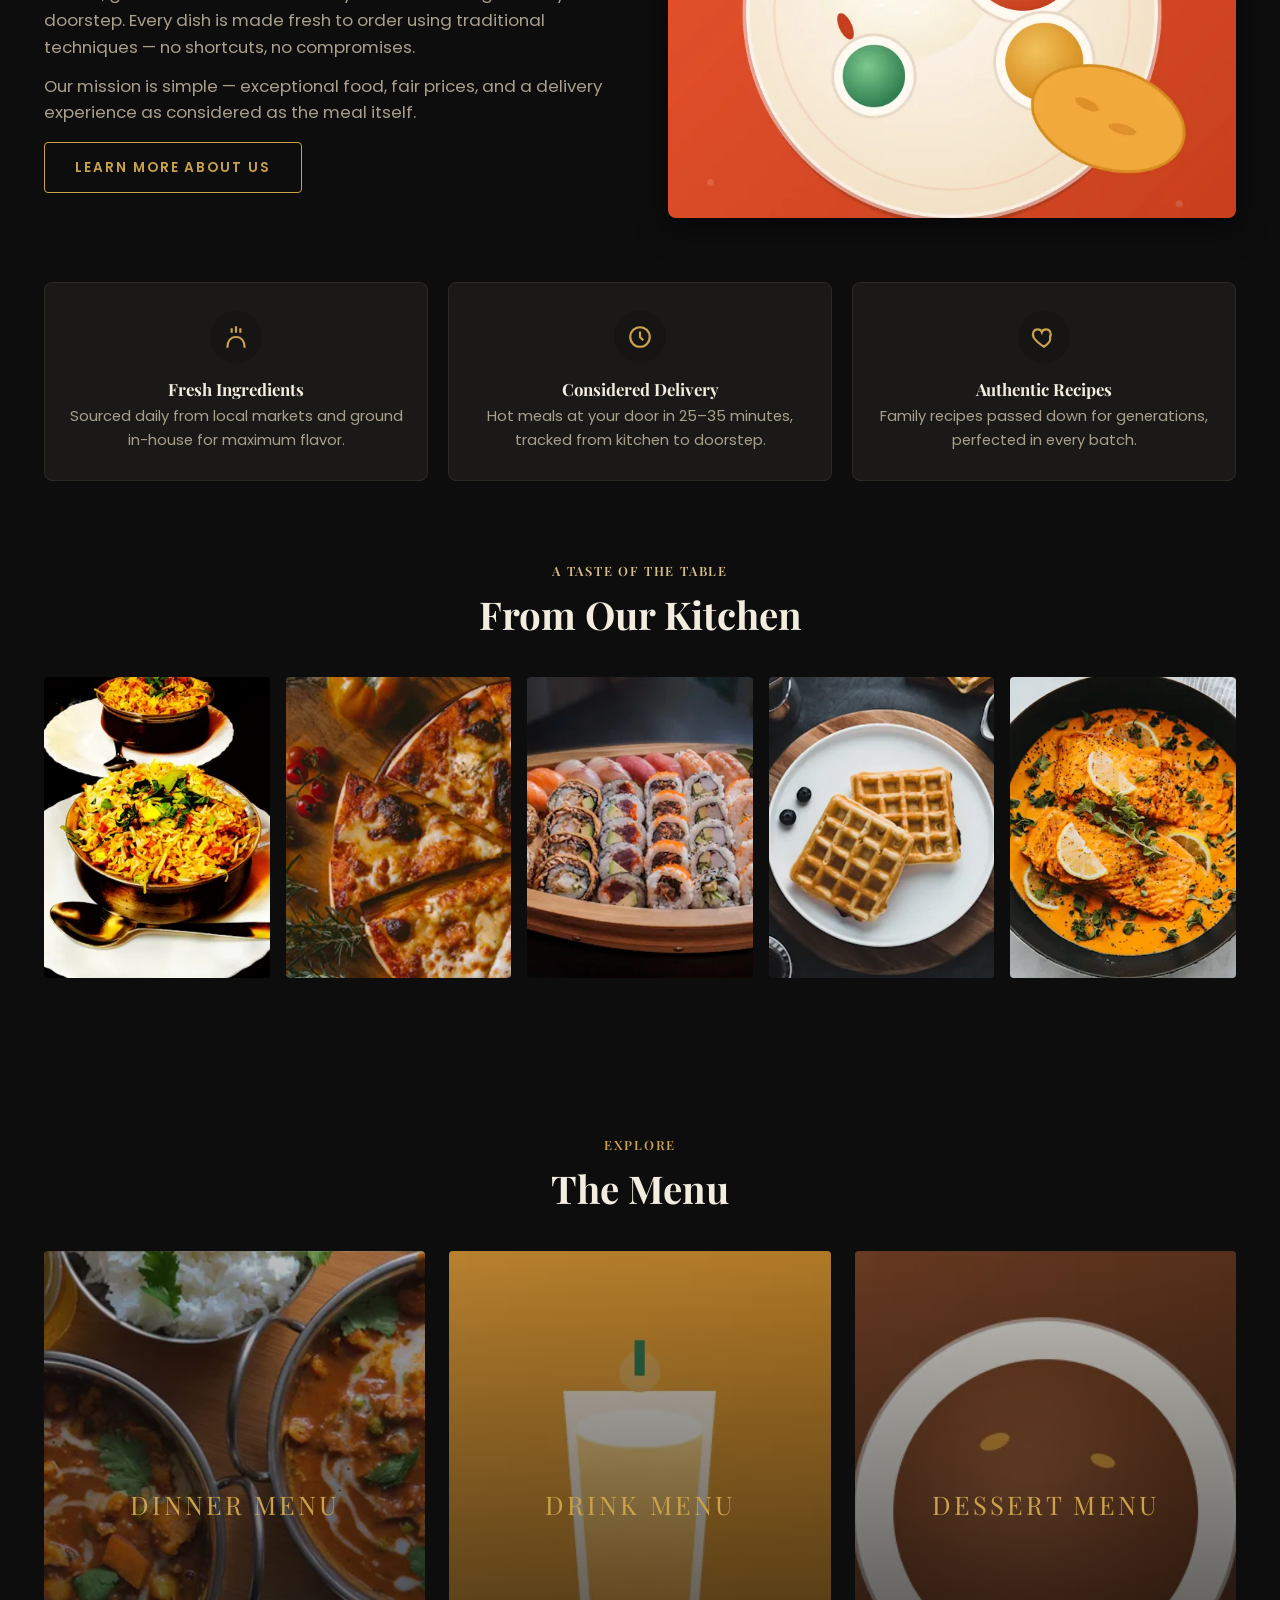
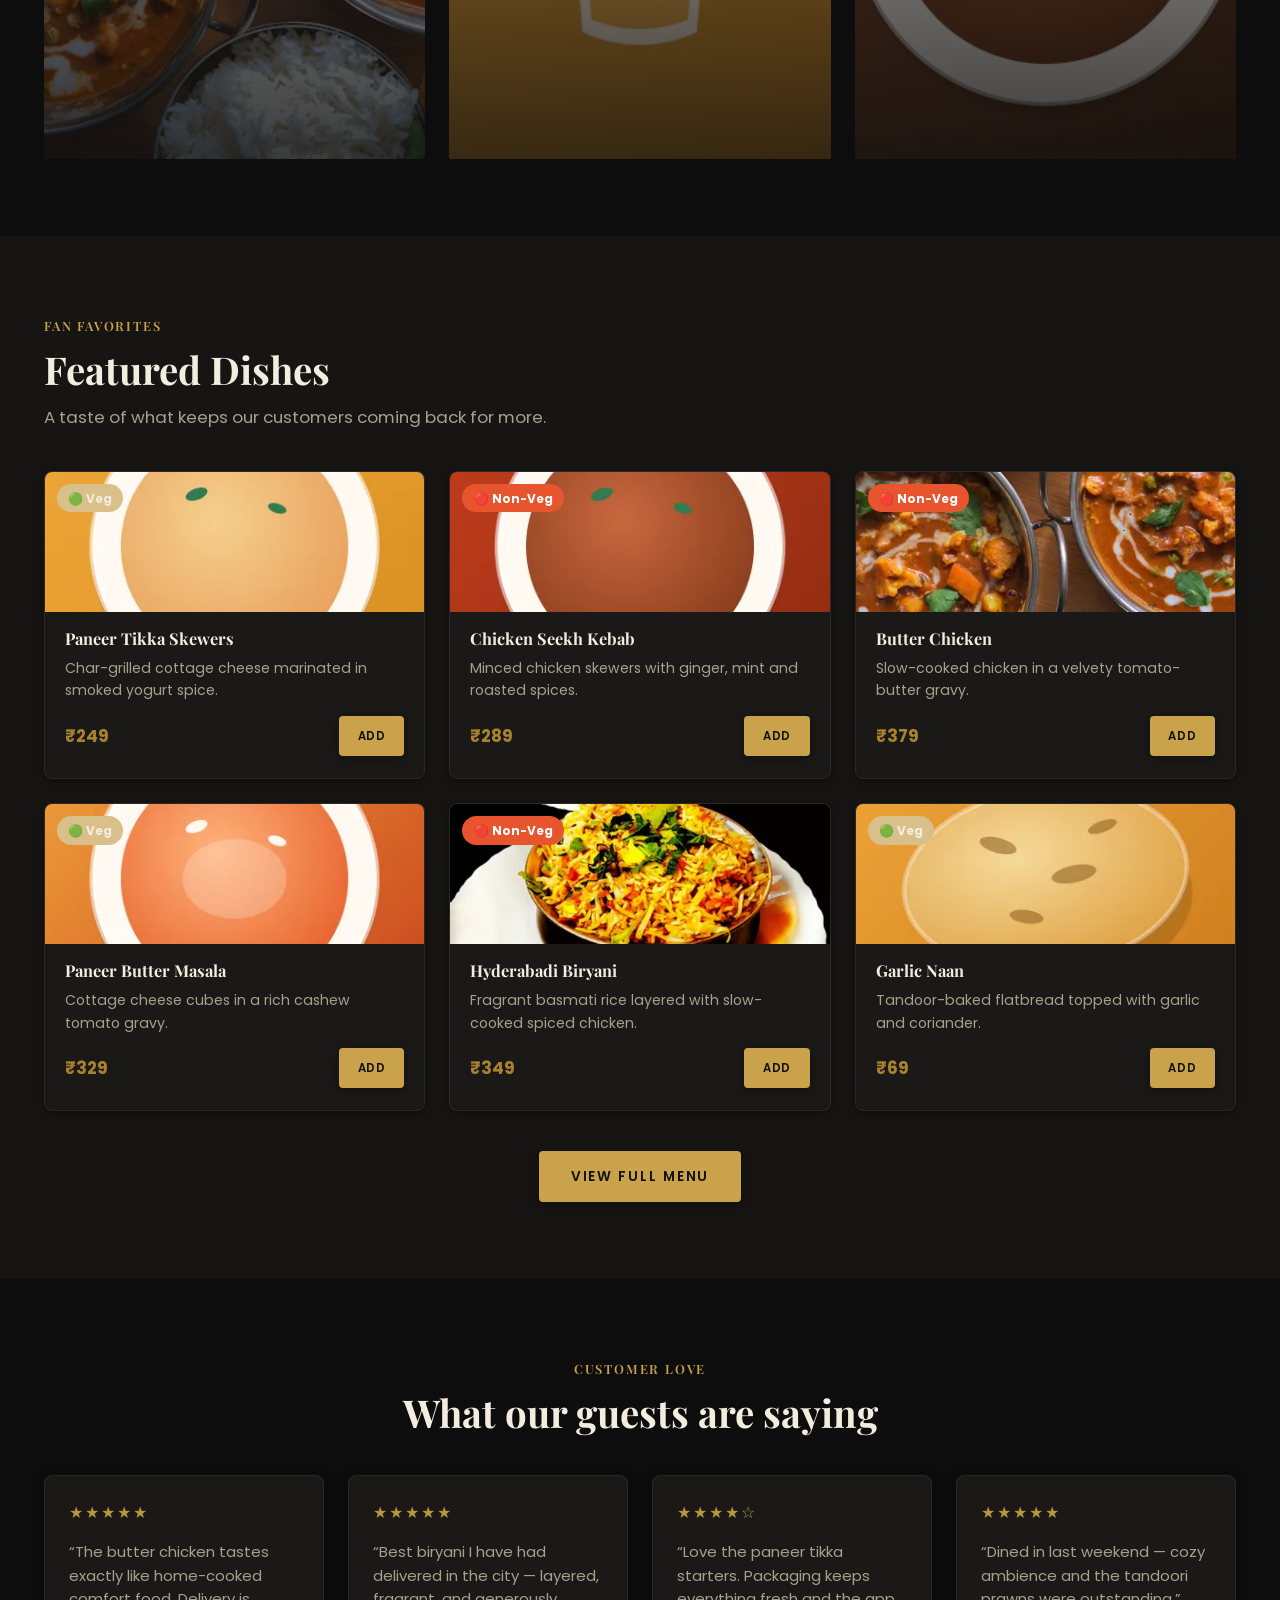
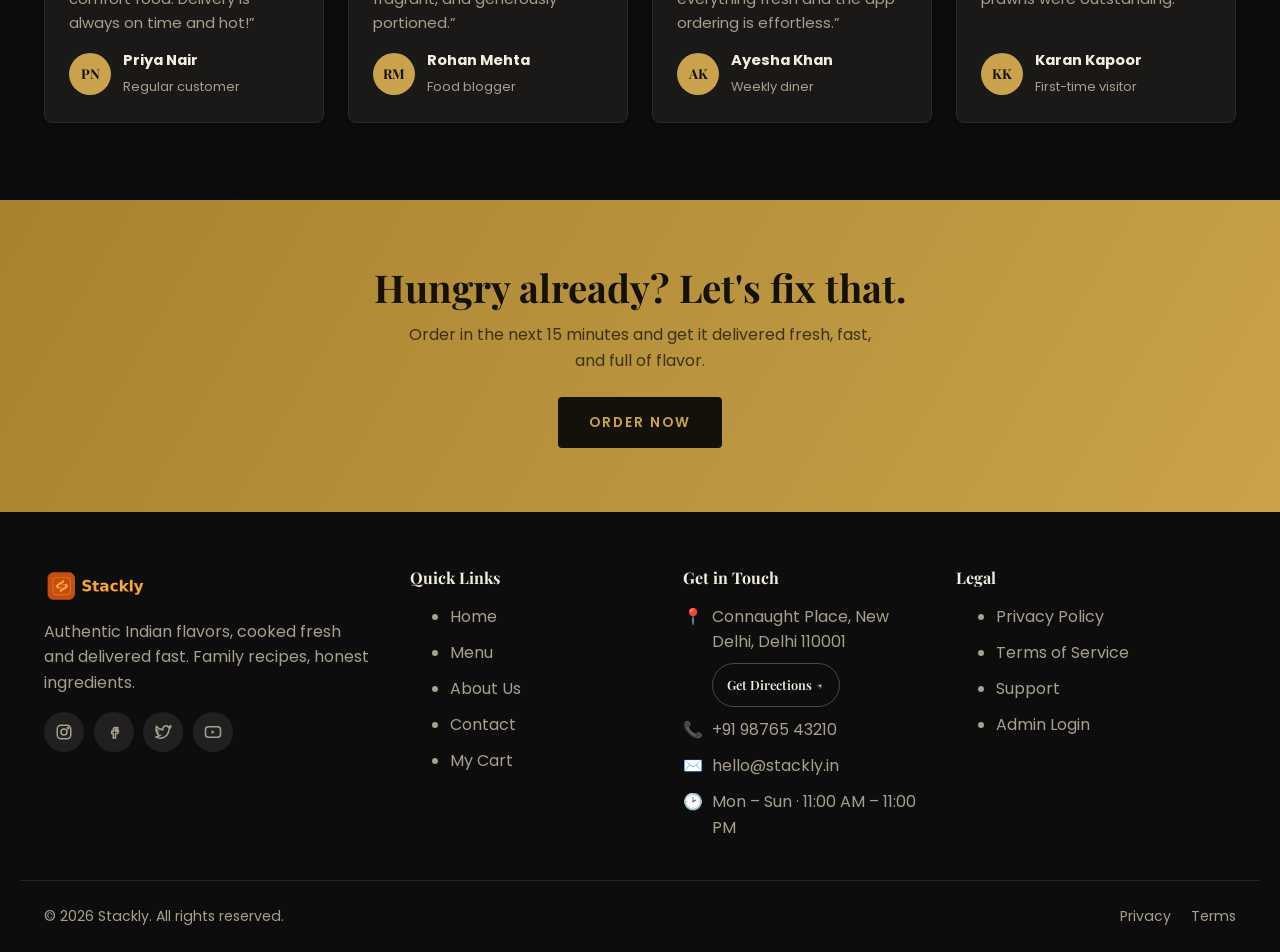
==== commit cd987f1c: "Add Components showcase section with asymmetric scattered photo grid New homepage section between St" ====
--- a/index.html
+++ b/index.html
@@ -123,7 +123,7 @@
         <h2>Welcome to Stackly</h2>
         <p class="lede">Craving something good? Start a fresh order or pick up right where you left off.</p>
         <div class="start-order-actions">
-          <a href="menu.html" class="start-order-btn">
+          <a href="serving-options.html" class="start-order-btn">
             <span>Start New Order</span>
             <svg width="20" height="20" viewBox="0 0 24 24" fill="none" stroke="currentColor" stroke-width="2" aria-hidden="true"><path d="M7 2v7a2 2 0 0 0 4 0V2M9 9v13M18 2c-1.7 0-3 1.8-3 5s1.3 5 3 5v8"/></svg>
           </a>
@@ -143,6 +143,29 @@
           <svg width="14" height="14" viewBox="0 0 24 24" fill="none" stroke="currentColor" stroke-width="2" aria-hidden="true"><path d="M12 21c4-4.5 7-8.3 7-11.5A7 7 0 0 0 5 9.5C5 12.7 8 16.5 12 21z"/><circle cx="12" cy="9.5" r="2.5"/></svg>
           Find Us
         </a>
+      </div>
+    </div>
+  </section>
+
+  <!-- ===== Showcase / Components =====
+       Deliberate light "breather" section against the site's dark theme —
+       swap the four placeholder <img src> below for real dish photos. -->
+  <section class="section showcase-section fade-in-section" id="showcase">
+    <div class="container showcase-inner">
+      <h2 class="showcase-heading">Stylish and Flavorful<br>Components</h2>
+      <div class="showcase-grid">
+        <figure class="showcase-item showcase-item-1">
+          <img src="images/food-placeholder.webp" alt="Signature biryani served on a round black plate">
+        </figure>
+        <figure class="showcase-item showcase-item-2">
+          <img src="images/food-placeholder.webp" alt="Crispy paneer tikka starter with mint chutney">
+        </figure>
+        <figure class="showcase-item showcase-item-3">
+          <img src="images/food-placeholder.webp" alt="Assorted kebab platter on an oval serving dish">
+        </figure>
+        <figure class="showcase-item showcase-item-4">
+          <img src="images/food-placeholder.webp" alt="Traditional thali spread with curry, dal and naan">
+        </figure>
       </div>
     </div>
   </section>
--- a/css/home.css
+++ b/css/home.css
@@ -192,6 +192,98 @@
   .start-order-media { order: -1; aspect-ratio: 16 / 10; }
 }
 
+/* ---------- Showcase / Components ---------- */
+/* Deliberate light "breather" against the site's dark theme, mirroring how
+   the reference alternates a cream section into an otherwise dark layout.
+   Gold-tinted watermark heading + accent border keep it tied to the brand. */
+.showcase-section {
+  background: #f5f1e8;
+  overflow: hidden;
+}
+.showcase-inner { position: relative; }
+.showcase-heading {
+  position: absolute;
+  inset: 0;
+  z-index: 0;
+  display: flex;
+  align-items: center;
+  justify-content: center;
+  text-align: center;
+  margin: 0;
+  font-size: clamp(2.75rem, 9vw, 6.5rem);
+  line-height: 1.05;
+  color: rgba(180, 145, 74, 0.28);
+  pointer-events: none;
+}
+.showcase-grid {
+  position: relative;
+  z-index: 1;
+  display: grid;
+  grid-template-columns: repeat(12, 1fr);
+  gap: 1.5rem;
+  padding-block: clamp(4rem, 10vw, 7rem);
+}
+.showcase-item {
+  margin: 0;
+  background: #fff;
+  border: 6px solid #fff;
+  box-shadow: 0 20px 45px rgba(20, 17, 11, 0.16);
+  overflow: hidden;
+}
+.showcase-item img { width: 100%; height: 100%; object-fit: cover; display: block; }
+
+.showcase-item-1 {
+  grid-column: 1 / span 5;
+  aspect-ratio: 1 / 1;
+  border-radius: 50%;
+  transform: rotate(-4deg);
+  align-self: start;
+}
+.showcase-item-2 {
+  grid-column: 7 / span 6;
+  aspect-ratio: 4 / 3;
+  border-radius: var(--radius-md);
+  transform: rotate(2deg);
+  align-self: start;
+  margin-top: 3rem;
+}
+.showcase-item-3 {
+  grid-column: 2 / span 6;
+  aspect-ratio: 3 / 1;
+  border-radius: 999px;
+  transform: rotate(-3deg);
+  align-self: end;
+}
+.showcase-item-4 {
+  grid-column: 8 / span 5;
+  aspect-ratio: 5 / 4;
+  border-radius: var(--radius-md);
+  transform: rotate(4deg);
+  align-self: end;
+  margin-bottom: 1rem;
+}
+
+@media (max-width: 900px) {
+  .showcase-heading {
+    position: static;
+    color: var(--color-primary-dark);
+    font-size: clamp(1.8rem, 6vw, 2.6rem);
+    padding-top: clamp(2.5rem, 6vw, 3.5rem);
+  }
+  .showcase-grid { grid-template-columns: 1fr 1fr; padding-block: 2rem; }
+  .showcase-item-1, .showcase-item-2, .showcase-item-3, .showcase-item-4 {
+    grid-column: span 1;
+    aspect-ratio: 1 / 1;
+    border-radius: var(--radius-md);
+    transform: none;
+    align-self: stretch;
+    margin: 0;
+  }
+}
+@media (max-width: 560px) {
+  .showcase-grid { grid-template-columns: 1fr; }
+}
+
 /* ---------- About / Story (homepage) ---------- */
 .about-story-section { padding-bottom: 0; }
 .about-story-grid-home {
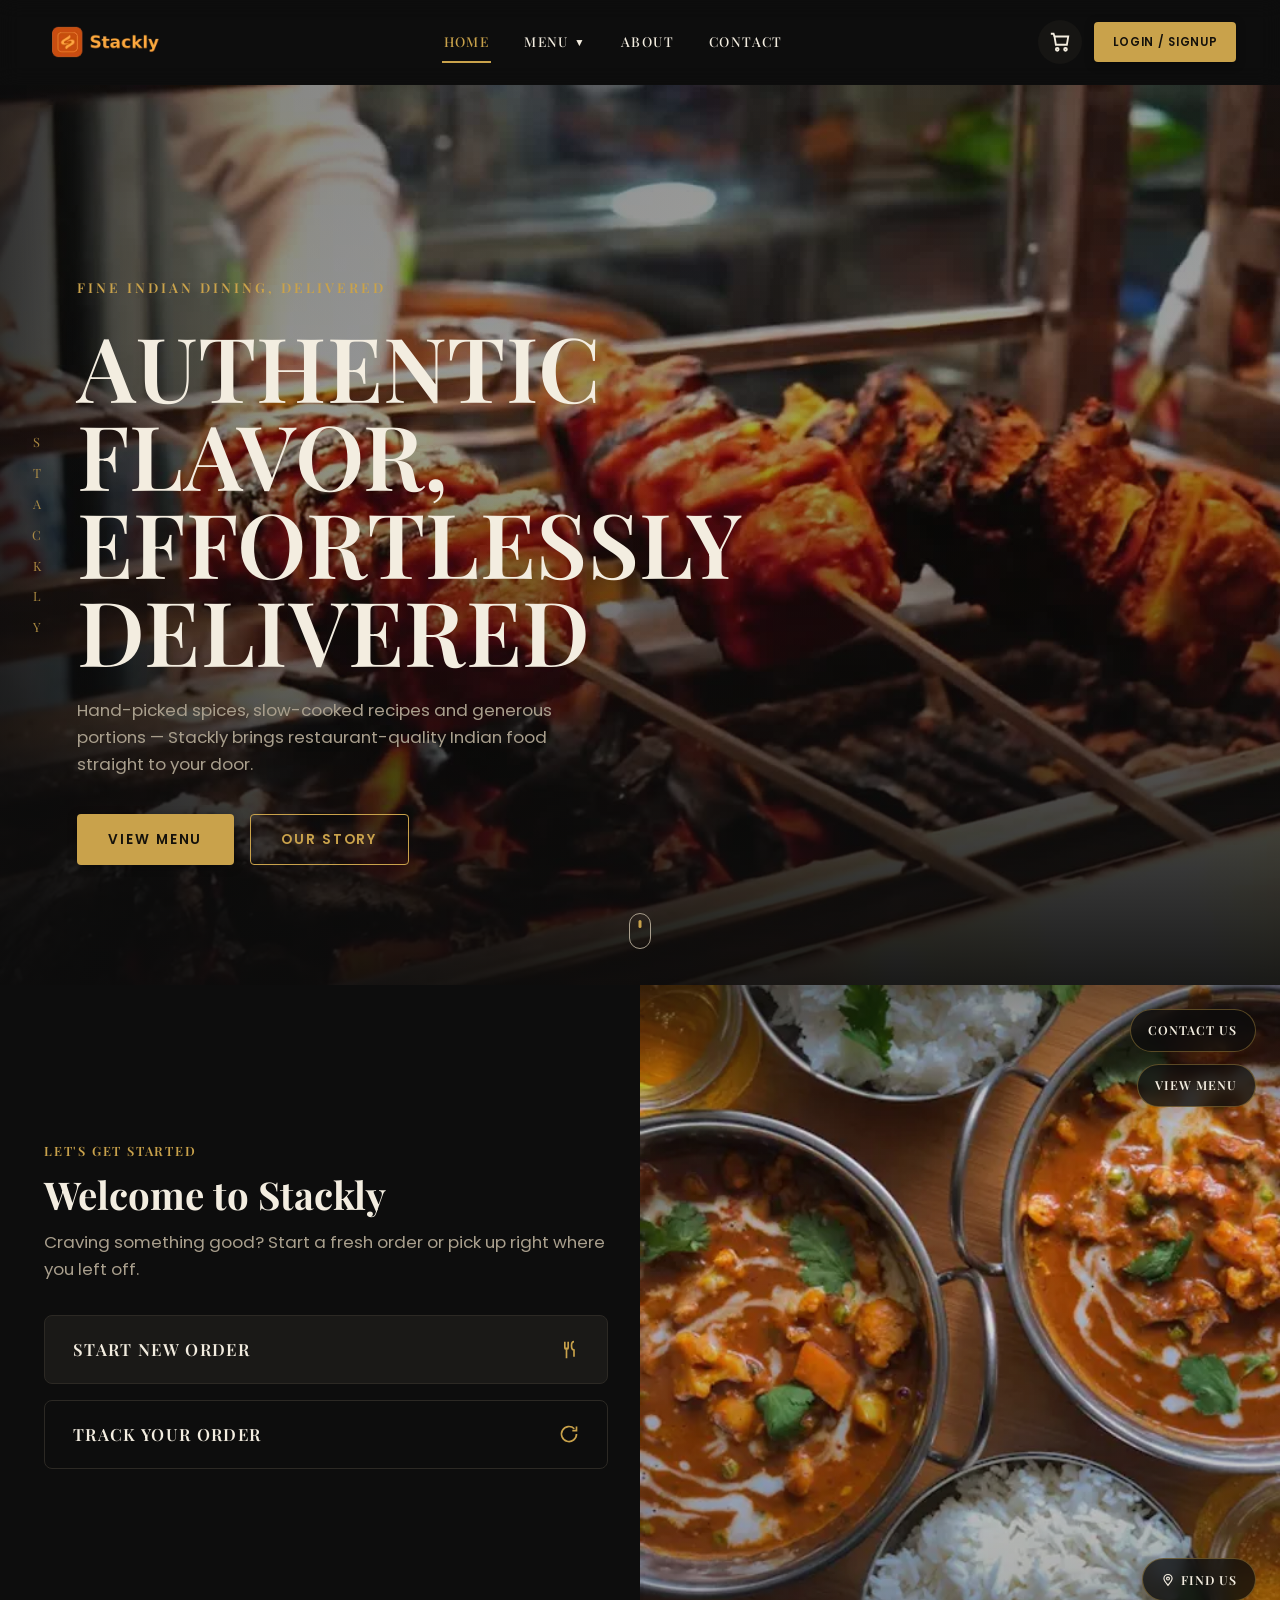
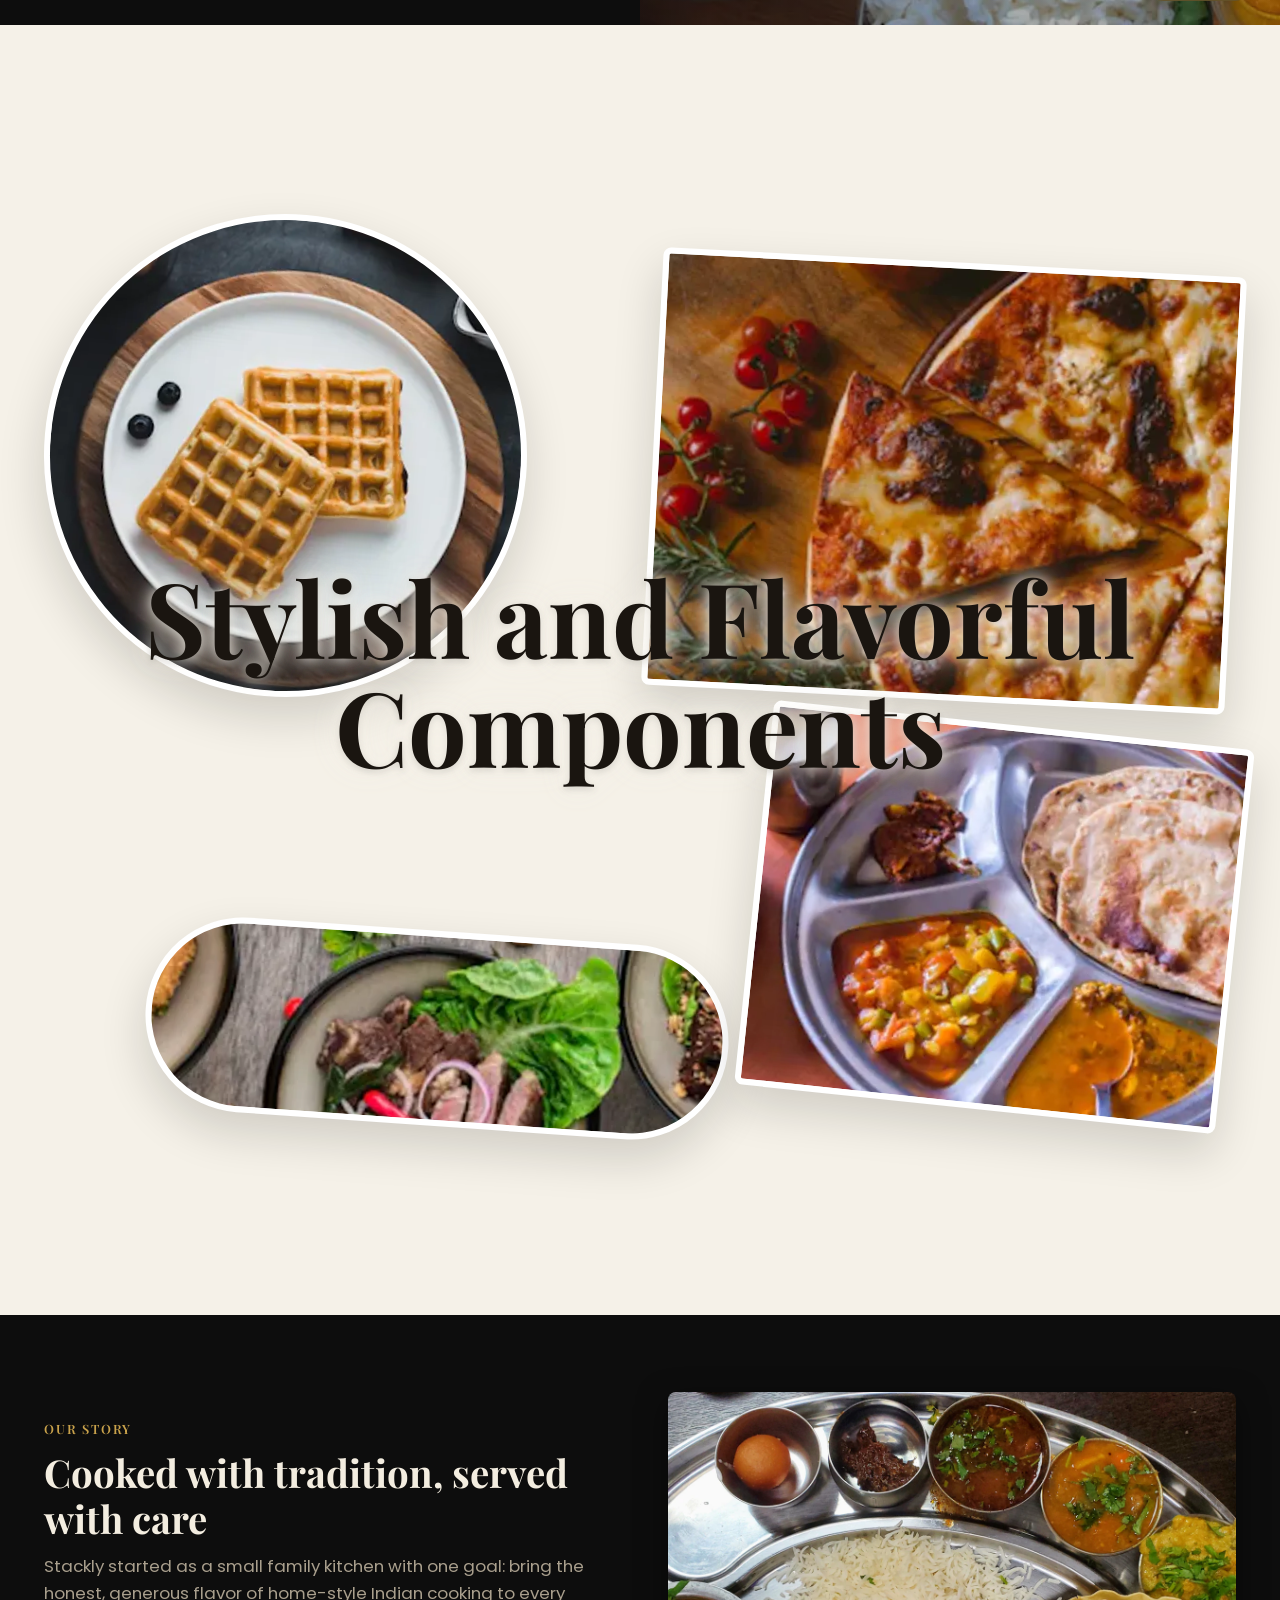
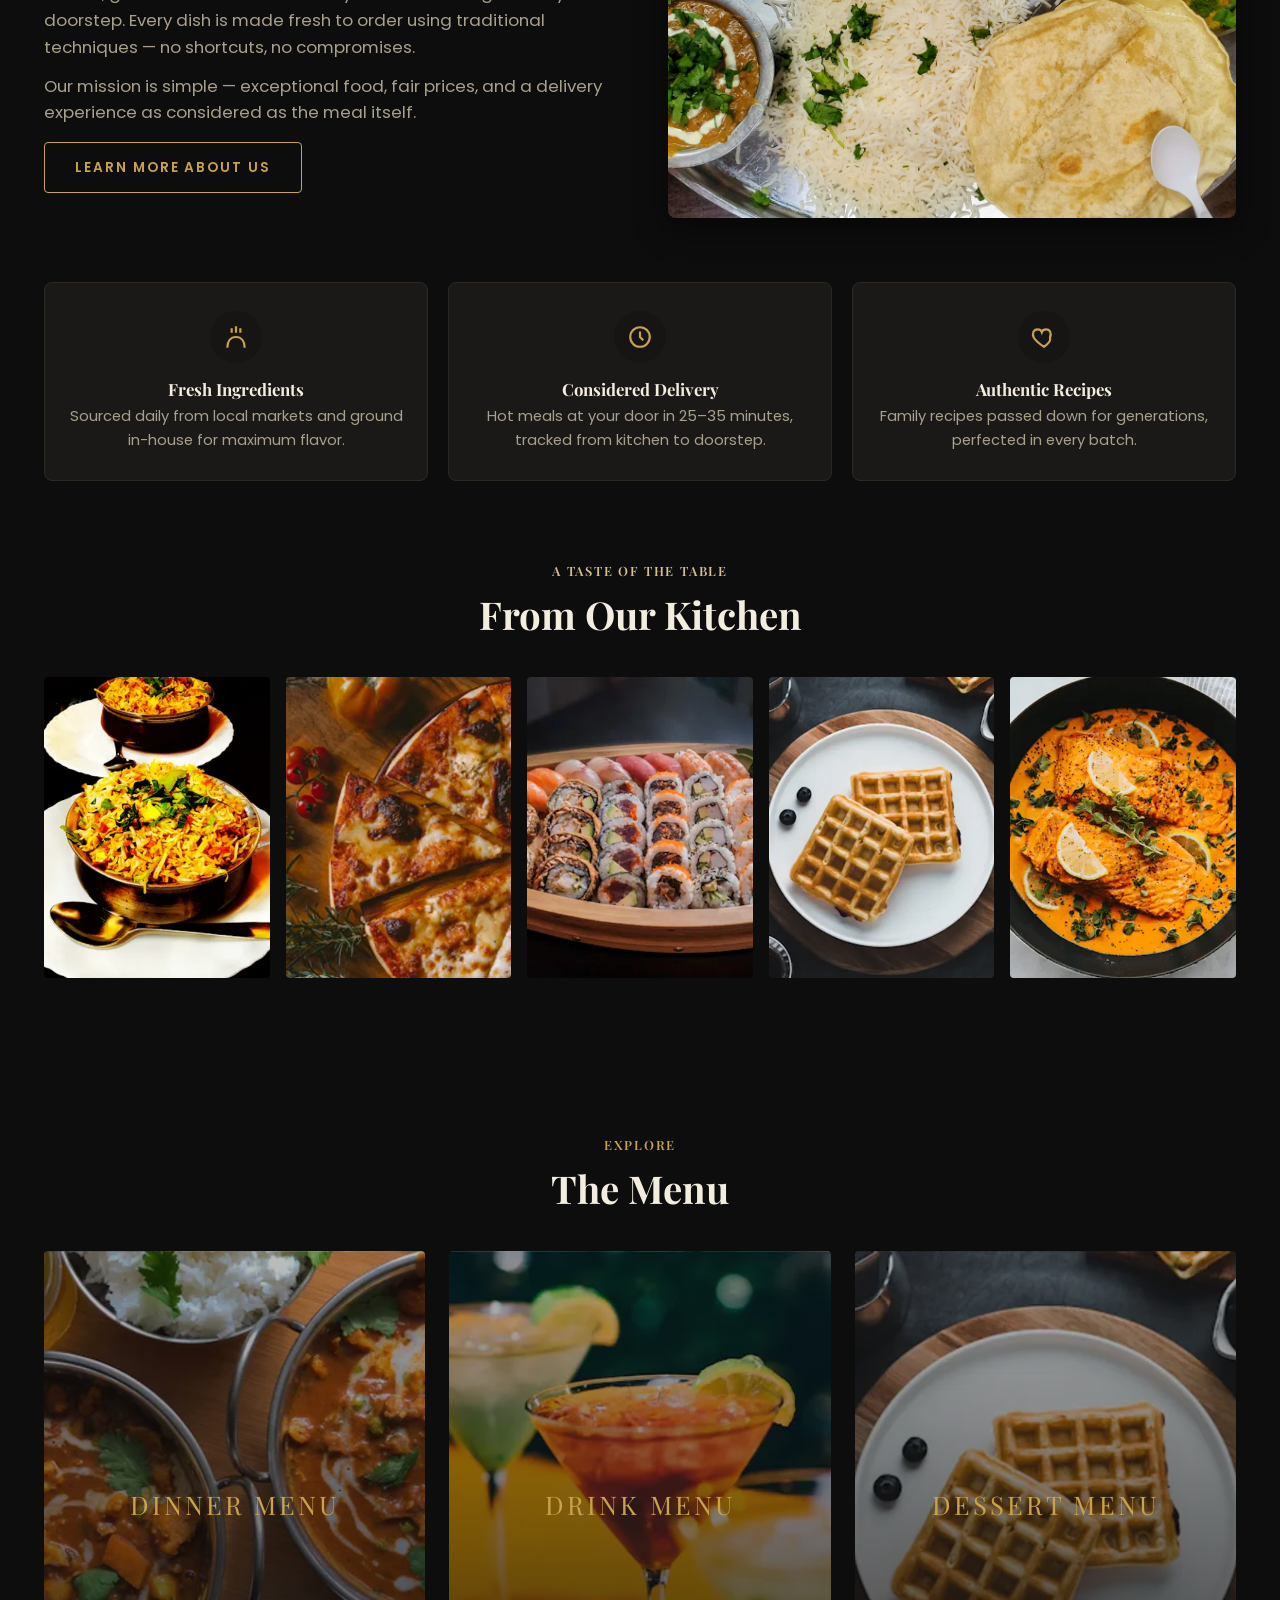
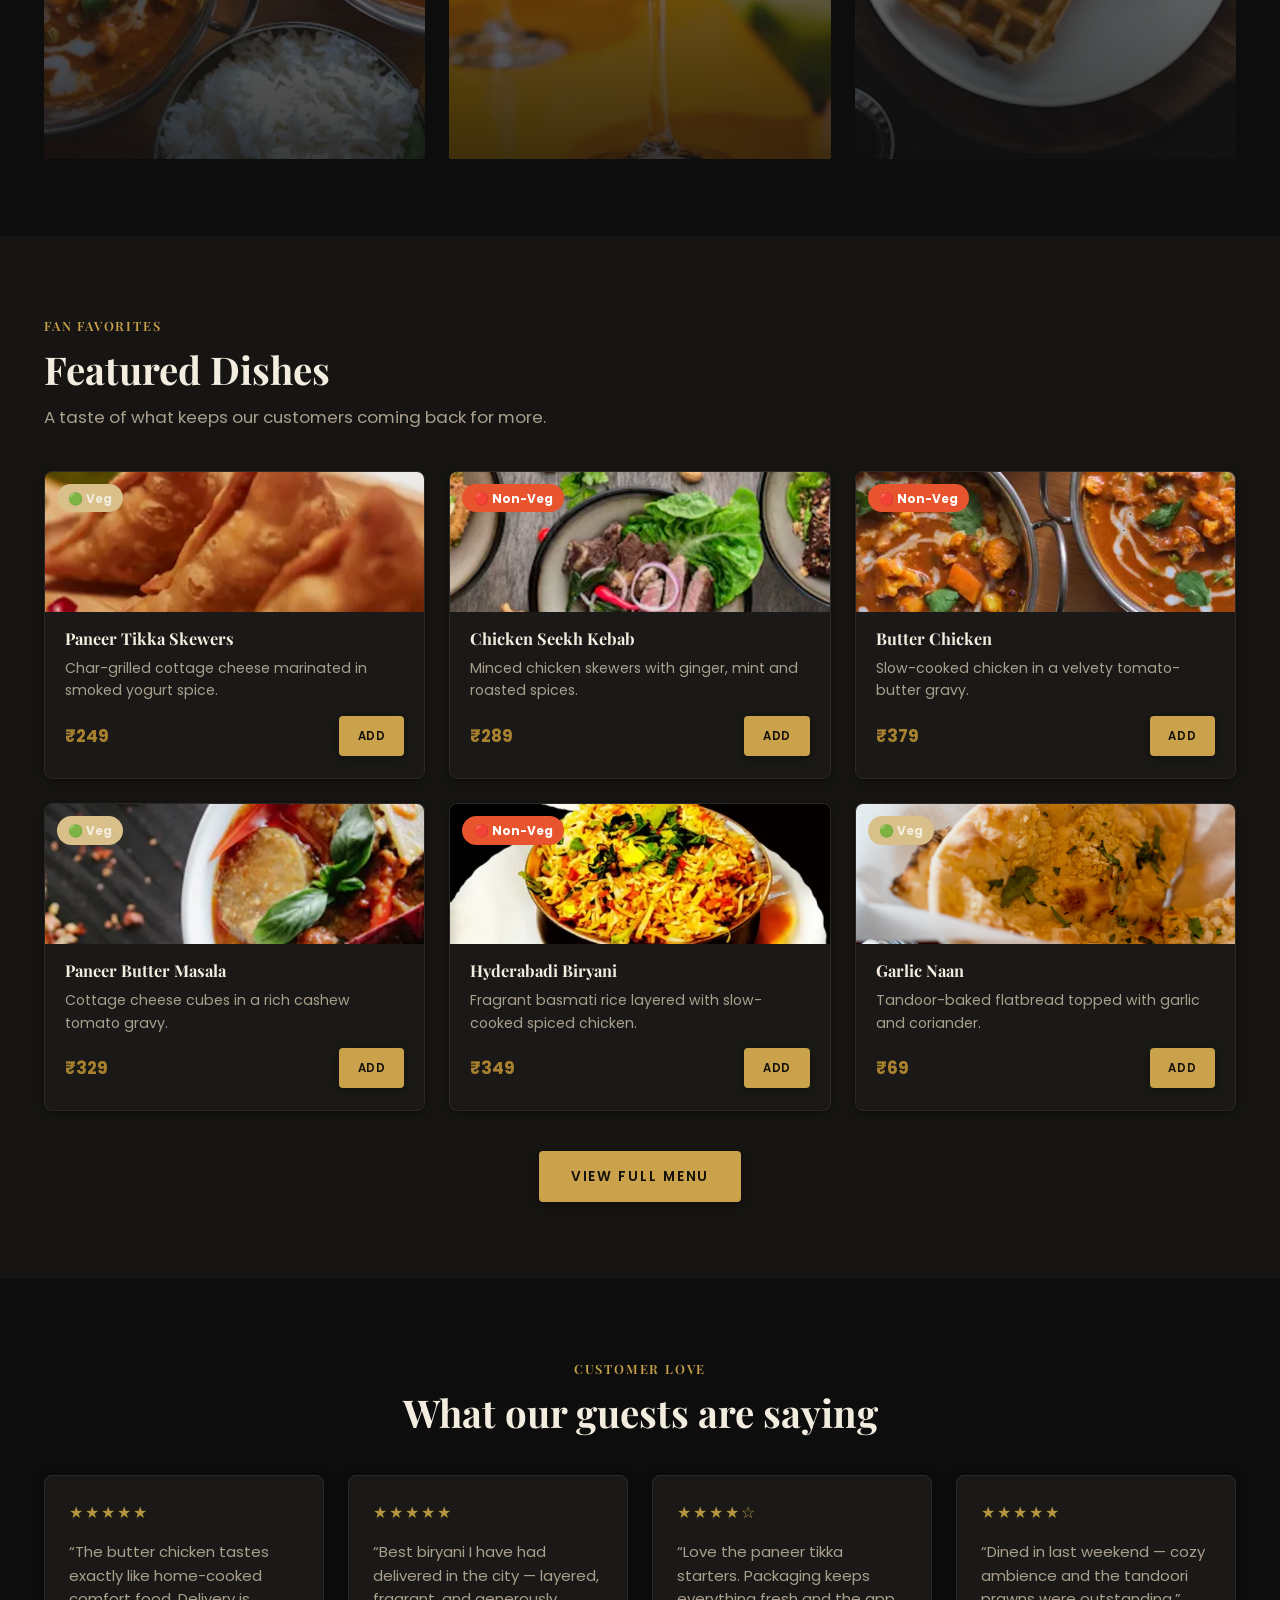
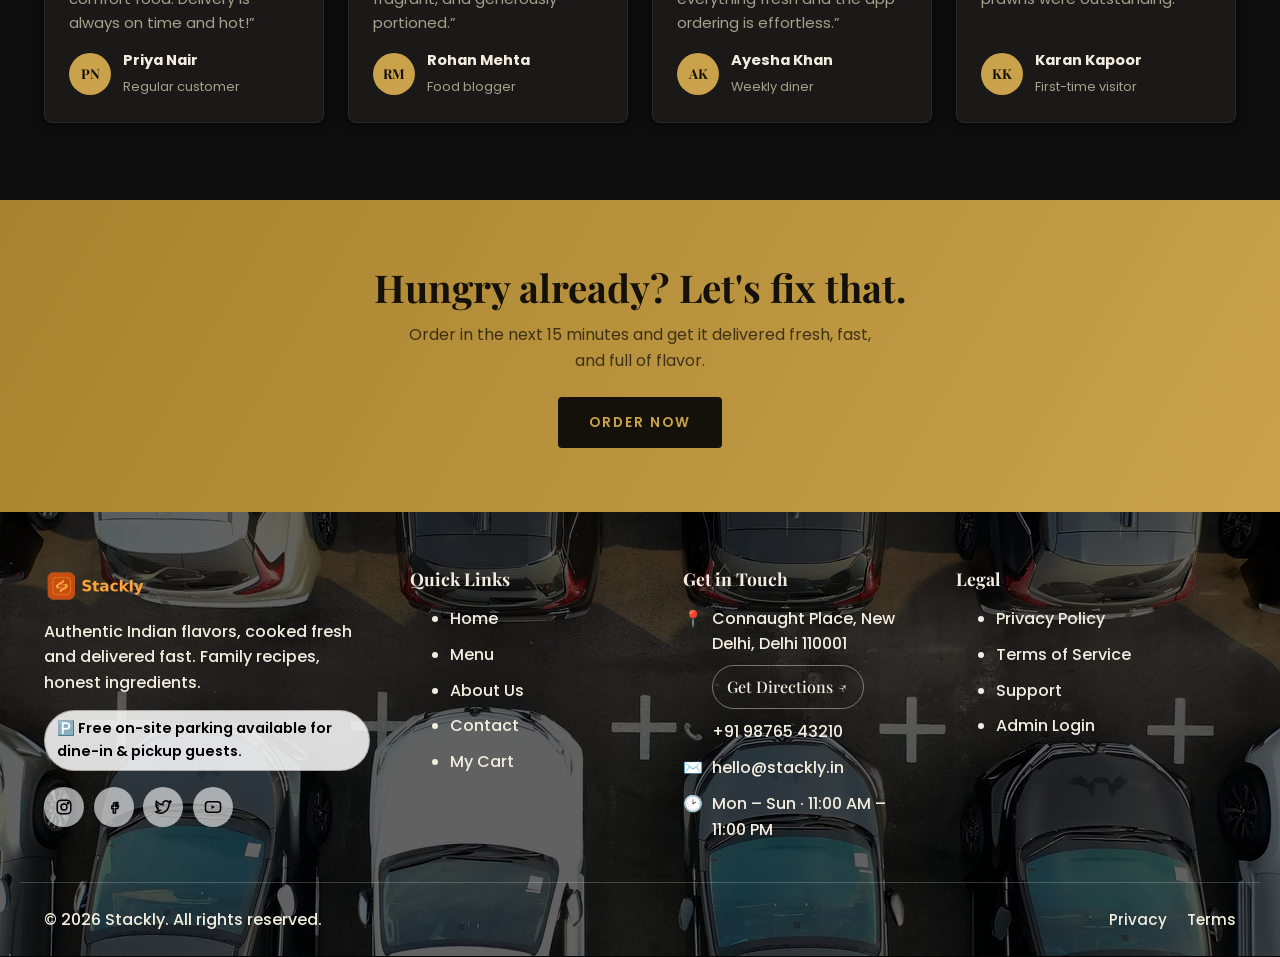
==== commit b705027d: "style" ====
--- a/index.html
+++ b/index.html
@@ -100,6 +100,10 @@
 
   <!-- ===== Hero ===== -->
   <section class="hero" style="background-image:url('images/hero-bg.webp')">
+    <video class="hero-video" autoplay muted loop playsinline poster="images/video/hero-bg-poster.jpg" aria-hidden="true">
+      <source src="images/video/hero-bg.webm" type="video/webm">
+      <source src="images/video/hero-bg.mp4" type="video/mp4">
+    </video>
     <div class="hero-wordmark" aria-hidden="true">
       <span>S</span><span>T</span><span>A</span><span>C</span><span>K</span><span>L</span><span>Y</span>
     </div>
@@ -148,23 +152,23 @@
   </section>
 
   <!-- ===== Showcase / Components =====
-       Deliberate light "breather" section against the site's dark theme —
-       swap the four placeholder <img src> below for real dish photos. -->
+       Deliberate light "breather" section against the site's dark theme.
+       Each shape holds a single dish photo that slowly spins clockwise (pure CSS). -->
   <section class="section showcase-section fade-in-section" id="showcase">
     <div class="container showcase-inner">
       <h2 class="showcase-heading">Stylish and Flavorful<br>Components</h2>
       <div class="showcase-grid">
         <figure class="showcase-item showcase-item-1">
-          <img src="images/food-placeholder.webp" alt="Signature biryani served on a round black plate">
+          <img src="images/dishes/m35.webp" alt="Golden Belgian waffles with berries and maple syrup">
         </figure>
         <figure class="showcase-item showcase-item-2">
-          <img src="images/food-placeholder.webp" alt="Crispy paneer tikka starter with mint chutney">
+          <img src="images/dishes/m26.webp" alt="Classic Margherita pizza fresh from the oven">
         </figure>
         <figure class="showcase-item showcase-item-3">
-          <img src="images/food-placeholder.webp" alt="Assorted kebab platter on an oval serving dish">
+          <img src="images/dishes/m02.webp" alt="Assorted kebab platter on an oval serving dish">
         </figure>
         <figure class="showcase-item showcase-item-4">
-          <img src="images/food-placeholder.webp" alt="Traditional thali spread with curry, dal and naan">
+          <img src="images/dishes/m51.webp" alt="Traditional thali spread with curry, dal and naan">
         </figure>
       </div>
     </div>
@@ -237,10 +241,10 @@
         <a href="menu.html#mains" class="menu-card" style="background-image:url('images/dishes/m05.webp')">
           <span class="menu-card-label">Dinner Menu</span>
         </a>
-        <a href="menu.html#drinks" class="menu-card" style="background-image:url('images/dishes/m18.webp')">
+        <a href="menu.html#drinks" class="menu-card" style="background-image:url('images/dishes/m30.webp')">
           <span class="menu-card-label">Drink Menu</span>
         </a>
-        <a href="menu.html#desserts" class="menu-card" style="background-image:url('images/dishes/m14.webp')">
+        <a href="menu.html#desserts" class="menu-card" style="background-image:url('images/dishes/m35.webp')">
           <span class="menu-card-label">Dessert Menu</span>
         </a>
       </div>
@@ -286,12 +290,18 @@
 
 <!-- ===== Footer ===== -->
 <footer class="site-footer">
+  <video class="footer-video" autoplay muted loop playsinline poster="images/video/parking-bg-poster.jpg" aria-hidden="true">
+    <source src="images/video/parking-bg.webm" type="video/webm">
+    <source src="images/video/parking-bg.mp4" type="video/mp4">
+  </video>
+  <div class="footer-overlay" aria-hidden="true"></div>
   <div class="container footer-grid">
     <div>
       <a href="index.html" class="footer-brand">
         <img src="images/logo.webp" alt="Stackly" width="122" height="36">
       </a>
       <p>Authentic Indian flavors, cooked fresh and delivered fast. Family recipes, honest ingredients.</p>
+      <p class="footer-parking-note">🅿️ Free on-site parking available for dine-in &amp; pickup guests.</p>
       <div class="footer-social">
         <a href="404.html" aria-label="Stackly on Instagram"><svg width="18" height="18" viewBox="0 0 24 24" fill="none" stroke="currentColor" stroke-width="2"><rect x="3" y="3" width="18" height="18" rx="5"/><circle cx="12" cy="12" r="4"/><circle cx="17.5" cy="6.5" r="1"/></svg></a>
         <a href="404.html" aria-label="Stackly on Facebook"><svg width="18" height="18" viewBox="0 0 24 24" fill="none" stroke="currentColor" stroke-width="2"><path d="M14 9h3V6h-3c-2 0-3 1.3-3 3v2H9v3h2v6h3v-6h3l1-3h-4v-1.5c0-.6.4-1.5 1-1.5z"/></svg></a>
--- a/css/style.css
+++ b/css/style.css
@@ -515,9 +515,47 @@
 
 /* ---------- Footer ---------- */
 .site-footer {
+  position: relative;
+  overflow: hidden;
   background: var(--color-bg-dark);
-  color: var(--color-text-on-dark-muted);
+  color: var(--color-text-on-dark);
   padding-block: 3.5rem 1.5rem;
+}
+.footer-video {
+  position: absolute;
+  inset: 0;
+  z-index: 0;
+  width: 100%;
+  height: 100%;
+  object-fit: cover;
+  opacity: 1;
+}
+.footer-overlay {
+  position: absolute;
+  inset: 0;
+  z-index: 1;
+  background: rgba(0, 0, 0, 0.62);
+}
+@media (prefers-reduced-motion: reduce) {
+  .footer-video { display: none; }
+}
+.site-footer > .container {
+  position: relative;
+  z-index: 2;
+}
+.site-footer p { font-size: 1rem; font-weight: 500; color: var(--color-text-on-dark); }
+.site-footer p.footer-parking-note {
+  display: inline-flex;
+  align-items: center;
+  gap: 0.4rem;
+  margin-top: 0.9rem;
+  padding: 0.4rem 0.75rem;
+  border-radius: var(--radius-full);
+  border: 1px solid rgba(0, 0, 0, 0.25);
+  background: rgba(255, 255, 255, 0.85);
+  color: #000;
+  font-size: 0.9rem;
+  font-weight: 600;
 }
 .footer-grid {
   display: grid;
@@ -534,9 +572,10 @@
 }
 .footer-brand:hover { opacity: 0.85; transform: translateY(-1px); }
 .footer-brand img { height: 36px; width: auto; }
-.footer-col h4 { color: var(--color-text-on-dark); font-size: 1rem; margin-bottom: 1rem; }
+.footer-col h4 { color: var(--color-text-on-dark); font-size: 1.1rem; font-weight: 700; margin-bottom: 1rem; }
 .footer-col ul { display: flex; flex-direction: column; gap: 0.65rem; }
-.footer-col a:hover { color: var(--color-accent); }
+.footer-col a, .footer-contact span { color: var(--color-text-on-dark); font-size: 1rem; font-weight: 500; }
+.footer-col a:hover { color: var(--color-primary); }
 .footer-contact li { display: flex; align-items: flex-start; gap: 0.55rem; }
 .footer-directions-btn {
   display: inline-flex;
@@ -545,23 +584,24 @@
   margin-top: 0.5rem;
   padding: 0.4rem 0.9rem;
   border-radius: var(--radius-full);
-  border: 1.5px solid rgba(255,255,255,0.25);
+  border: 1.5px solid rgba(255, 255, 255, 0.4);
   color: var(--color-text-on-dark);
   font-family: var(--font-heading);
   font-weight: 600;
-  font-size: 0.8rem;
+  font-size: 0.88rem;
   transition: background var(--transition-fast), border-color var(--transition-fast), color var(--transition-fast);
 }
 .footer-directions-btn:hover {
   background: var(--color-primary);
   border-color: var(--color-primary);
-  color: #fff;
+  color: #000;
 }
 .footer-social { display: flex; gap: 0.6rem; margin-top: 1rem; }
 .footer-social a {
   width: 40px; height: 40px;
   border-radius: 50%;
-  background: rgba(255,255,255,0.08);
+  background: rgba(255, 255, 255, 0.6);
+  color: #000;
   display: flex; align-items: center; justify-content: center;
   transition: background var(--transition-fast), transform var(--transition-fast);
 }
@@ -569,16 +609,19 @@
 .footer-bottom {
   margin-top: 2.5rem;
   padding-top: 1.5rem;
-  border-top: 1px solid rgba(255,255,255,0.1);
+  border-top: 1px solid rgba(255, 255, 255, 0.2);
   display: flex;
   flex-wrap: wrap;
   align-items: center;
   justify-content: space-between;
   gap: 0.75rem;
-  font-size: 0.88rem;
+  font-size: 0.95rem;
+  font-weight: 500;
+  color: var(--color-text-on-dark);
 }
 .footer-legal { display: flex; gap: 1.25rem; }
-.footer-legal a:hover { color: var(--color-accent); }
+.footer-legal a { color: var(--color-text-on-dark); font-weight: 500; }
+.footer-legal a:hover { color: var(--color-primary); }
 
 @media (max-width: 900px) {
   .footer-grid { grid-template-columns: 1fr 1fr; }
@@ -677,10 +720,20 @@
 .page-hero {
   position: relative;
   padding-block: clamp(3.5rem, 8vw, 6rem) clamp(2.5rem, 5vw, 4rem);
-  background: linear-gradient(180deg, rgba(13,13,13,0.9), rgba(13,13,13,0.85)), var(--color-bg-dark);
+  background-color: var(--color-bg-dark);
   background-size: cover;
   background-position: center;
   color: var(--color-text-on-dark);
+}
+.page-hero::before {
+  content: '';
+  position: absolute;
+  inset: 0;
+  background: linear-gradient(180deg, rgba(13,13,13,0.88), rgba(13,13,13,0.82));
+}
+.page-hero > .container {
+  position: relative;
+  z-index: 1;
 }
 .page-hero h1 {
   color: var(--color-text-on-dark);
@@ -787,6 +840,8 @@
   width: min(560px, 92vw);
   max-height: 85vh;
   box-shadow: var(--shadow-lg);
+  background: var(--color-surface);
+  color: var(--color-text);
 }
 dialog.modal::backdrop { background: rgba(0, 0, 0, 0.7); }
 .modal-inner { padding: 2rem; overflow-y: auto; max-height: 85vh; }
--- a/css/home.css
+++ b/css/home.css
@@ -12,13 +12,25 @@
   overflow: hidden;
   text-align: left;
 }
+.hero-video {
+  position: absolute;
+  inset: 0;
+  z-index: 0;
+  width: 100%;
+  height: 100%;
+  object-fit: cover;
+}
 .hero::before {
   content: '';
   position: absolute;
   inset: 0;
+  z-index: 1;
   background:
     linear-gradient(180deg, rgba(12,12,12,0.4) 0%, rgba(12,12,12,0.35) 40%, rgba(12,12,12,0.94) 100%),
     linear-gradient(90deg, rgba(12,12,12,0.75) 0%, rgba(12,12,12,0.15) 22%, rgba(12,12,12,0.05) 60%);
+}
+@media (prefers-reduced-motion: reduce) {
+  .hero-video { display: none; }
 }
 .hero-inner {
   position: relative;
@@ -204,7 +216,7 @@
 .showcase-heading {
   position: absolute;
   inset: 0;
-  z-index: 0;
+  z-index: 2;
   display: flex;
   align-items: center;
   justify-content: center;
@@ -212,7 +224,11 @@
   margin: 0;
   font-size: clamp(2.75rem, 9vw, 6.5rem);
   line-height: 1.05;
-  color: rgba(180, 145, 74, 0.28);
+  color: #1a1510;
+  text-shadow:
+    0 0 14px rgba(245, 241, 232, 0.95),
+    0 0 30px rgba(245, 241, 232, 0.9),
+    0 2px 6px rgba(0, 0, 0, 0.25);
   pointer-events: none;
 }
 .showcase-grid {
@@ -224,26 +240,48 @@
   padding-block: clamp(4rem, 10vw, 7rem);
 }
 .showcase-item {
+  position: relative;
   margin: 0;
   background: #fff;
   border: 6px solid #fff;
   box-shadow: 0 20px 45px rgba(20, 17, 11, 0.16);
   overflow: hidden;
 }
-.showcase-item img { width: 100%; height: 100%; object-fit: cover; display: block; }
+.showcase-item img {
+  position: absolute;
+  inset: 0;
+  width: 100%;
+  height: 100%;
+  object-fit: cover;
+  display: block;
+  animation: showcase-kenburns 12s ease-in-out infinite alternate;
+}
+.showcase-item-1 img { transform-origin: 32% 38%; animation-duration: 13s; }
+.showcase-item-2 img { transform-origin: 72% 30%; animation-duration: 10s; animation-delay: -4s; }
+.showcase-item-3 img { transform-origin: 42% 65%; animation-duration: 15s; animation-delay: -7s; }
+.showcase-item-4 img { transform-origin: 65% 70%; animation-duration: 11s; animation-delay: -2s; }
+
+@keyframes showcase-kenburns {
+  from { transform: scale(1); }
+  to { transform: scale(1.18); }
+}
+
+@media (prefers-reduced-motion: reduce) {
+  .showcase-item img { animation: none; }
+}
 
 .showcase-item-1 {
   grid-column: 1 / span 5;
   aspect-ratio: 1 / 1;
   border-radius: 50%;
-  transform: rotate(-4deg);
+  transform: rotate(5deg);
   align-self: start;
 }
 .showcase-item-2 {
   grid-column: 7 / span 6;
   aspect-ratio: 4 / 3;
   border-radius: var(--radius-md);
-  transform: rotate(2deg);
+  transform: rotate(3deg);
   align-self: start;
   margin-top: 3rem;
 }
@@ -251,14 +289,14 @@
   grid-column: 2 / span 6;
   aspect-ratio: 3 / 1;
   border-radius: 999px;
-  transform: rotate(-3deg);
+  transform: rotate(4deg);
   align-self: end;
 }
 .showcase-item-4 {
   grid-column: 8 / span 5;
   aspect-ratio: 5 / 4;
   border-radius: var(--radius-md);
-  transform: rotate(4deg);
+  transform: rotate(6deg);
   align-self: end;
   margin-bottom: 1rem;
 }
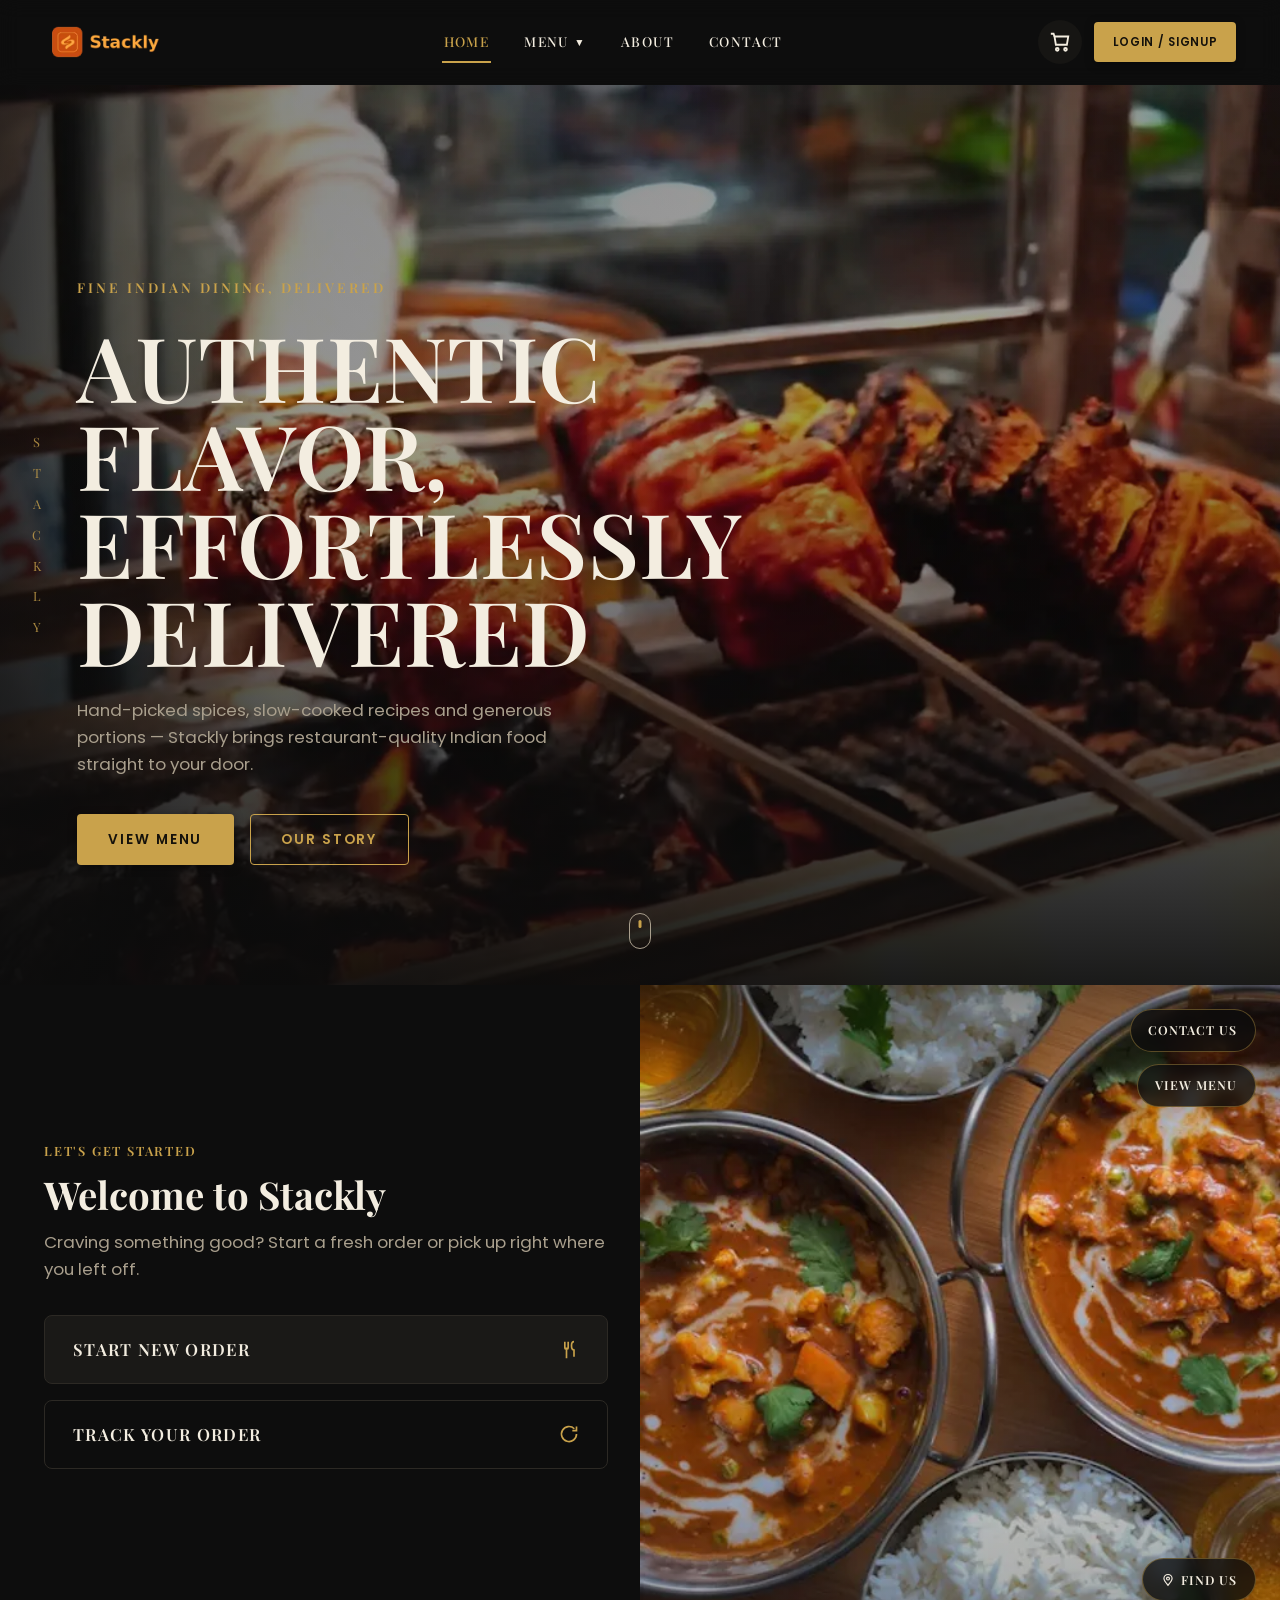
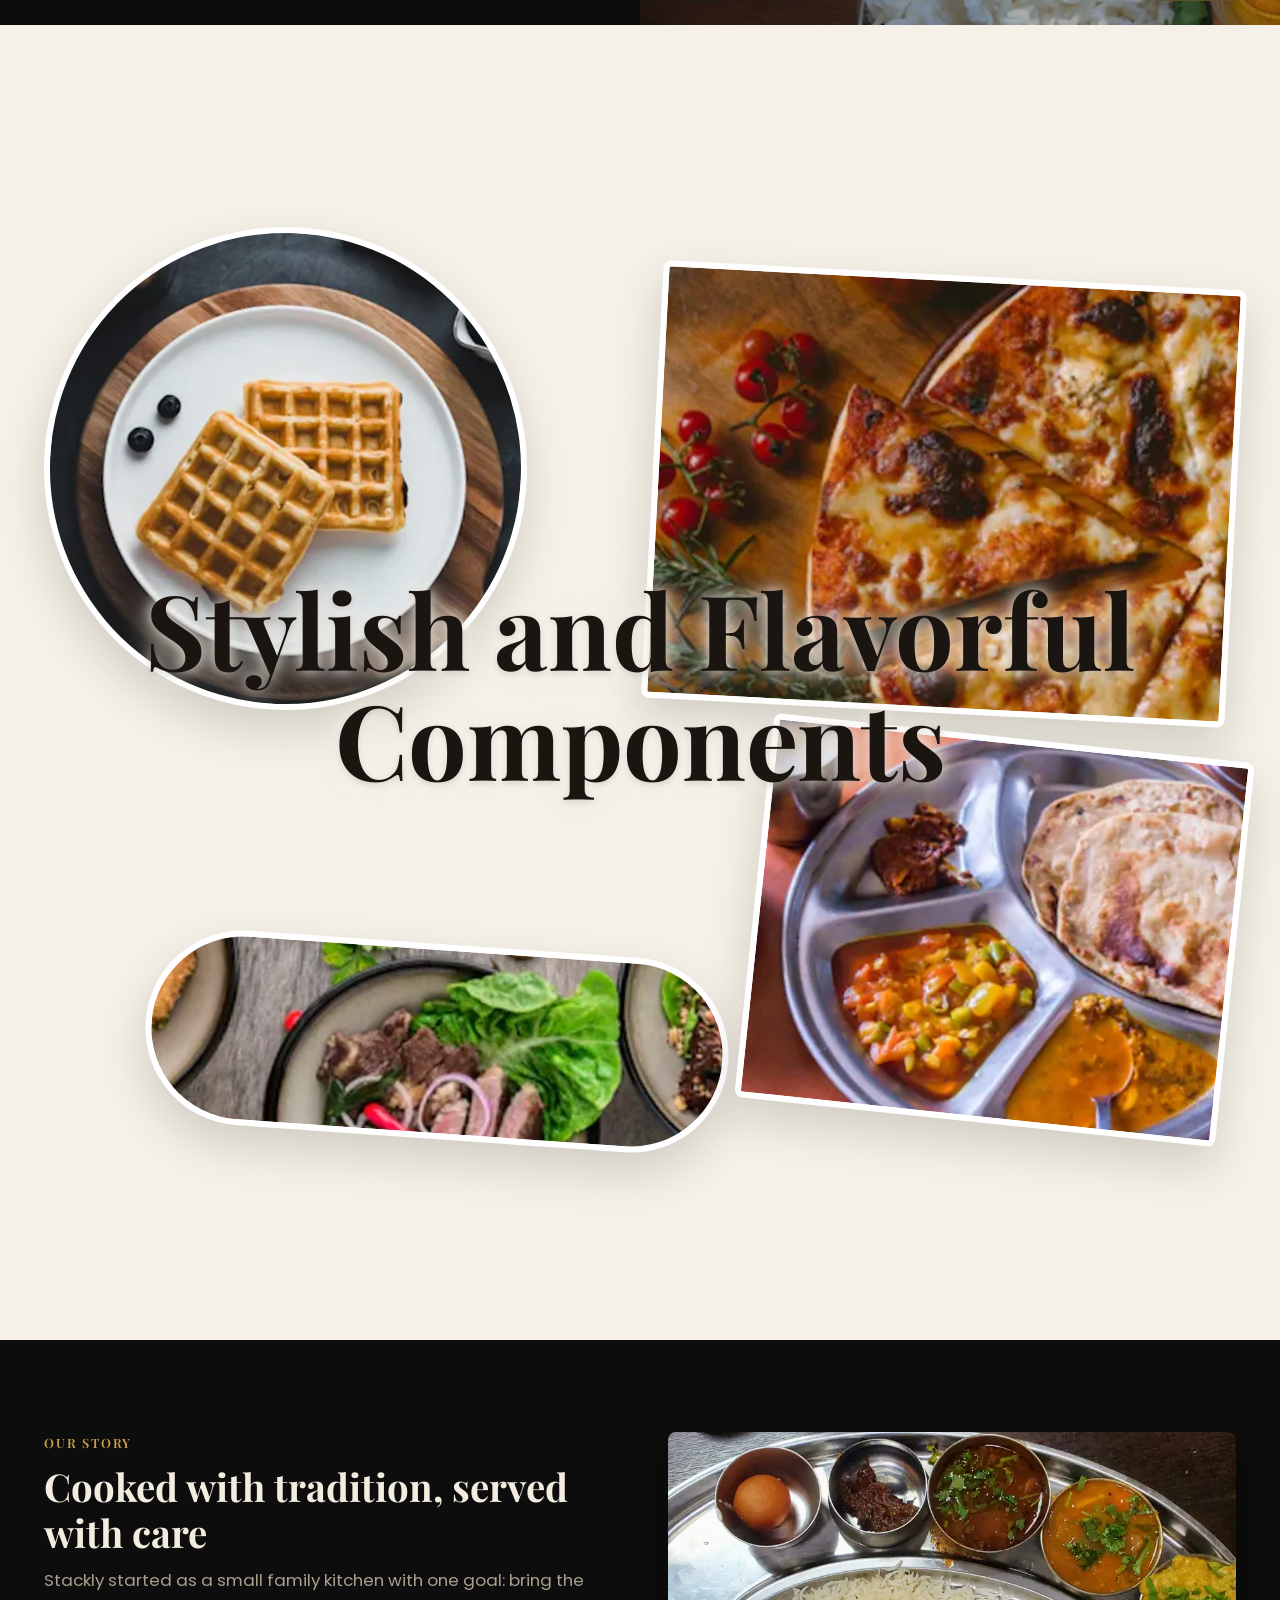
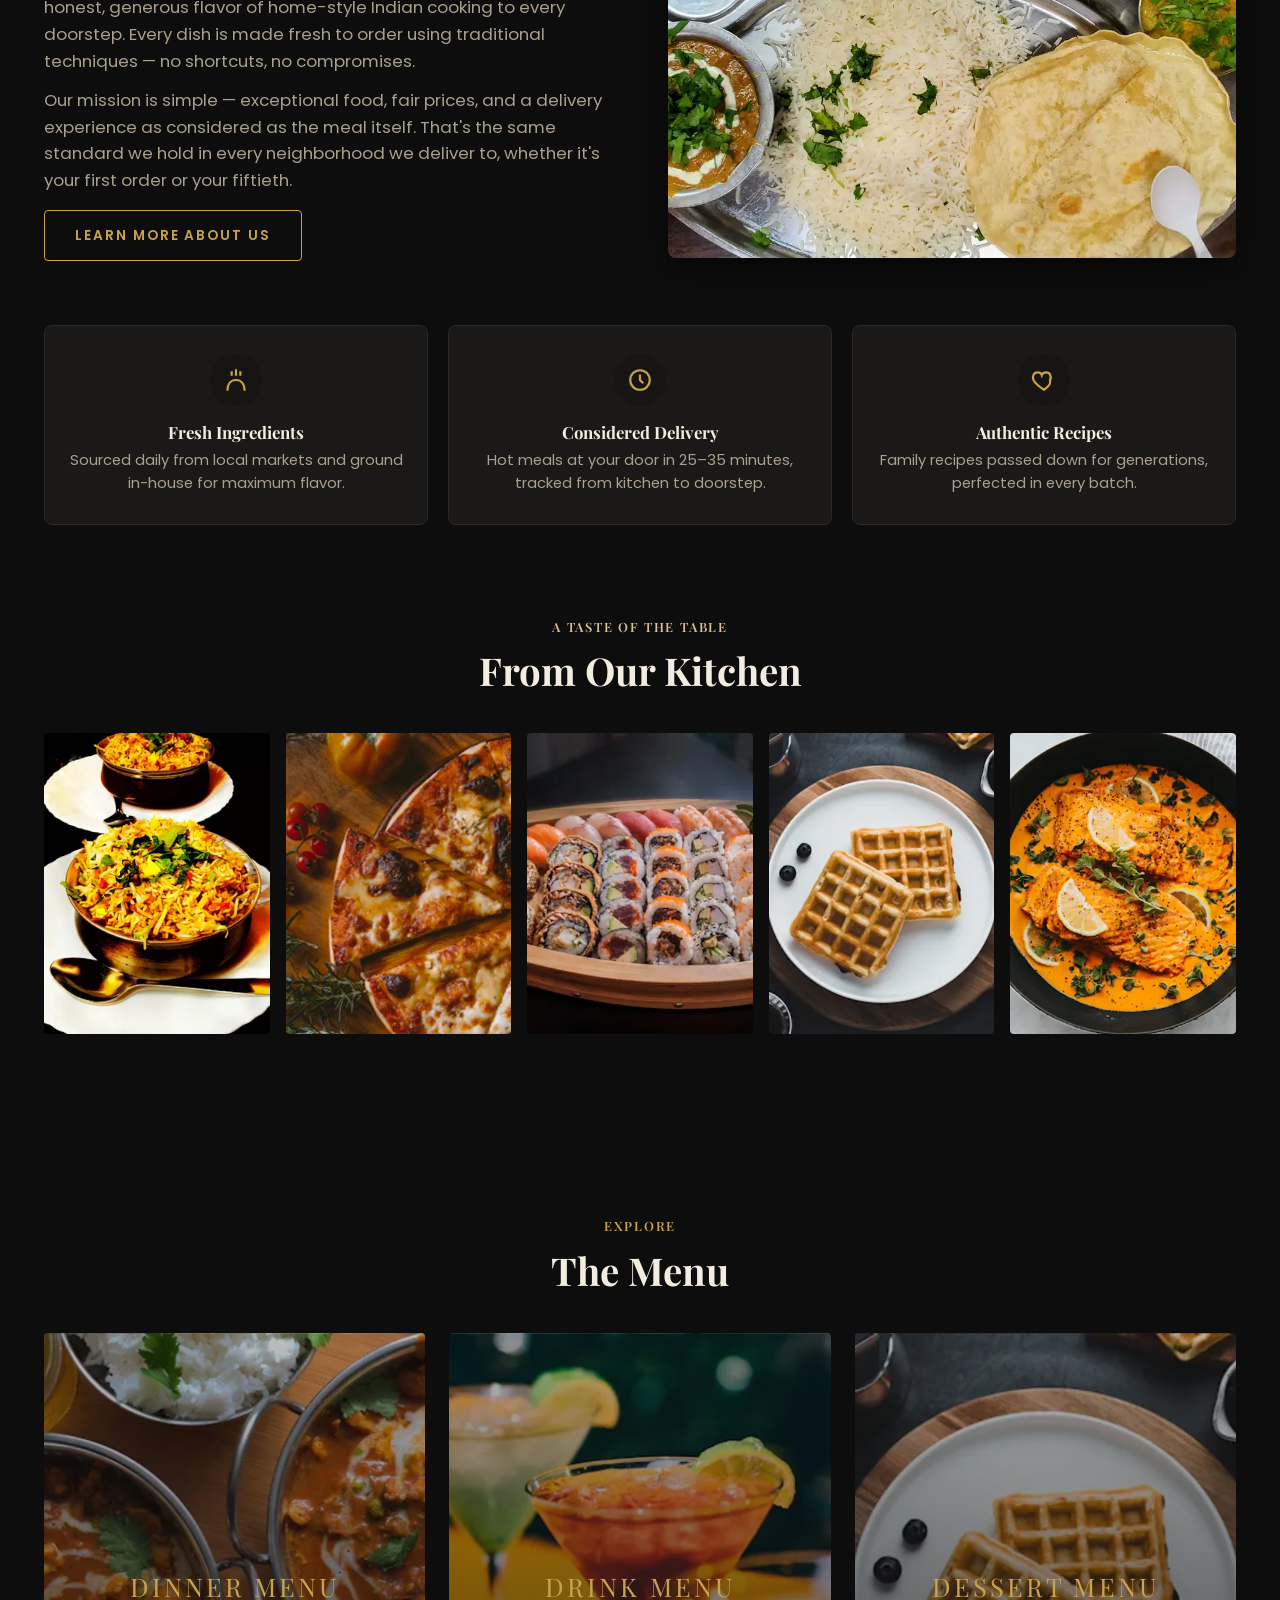
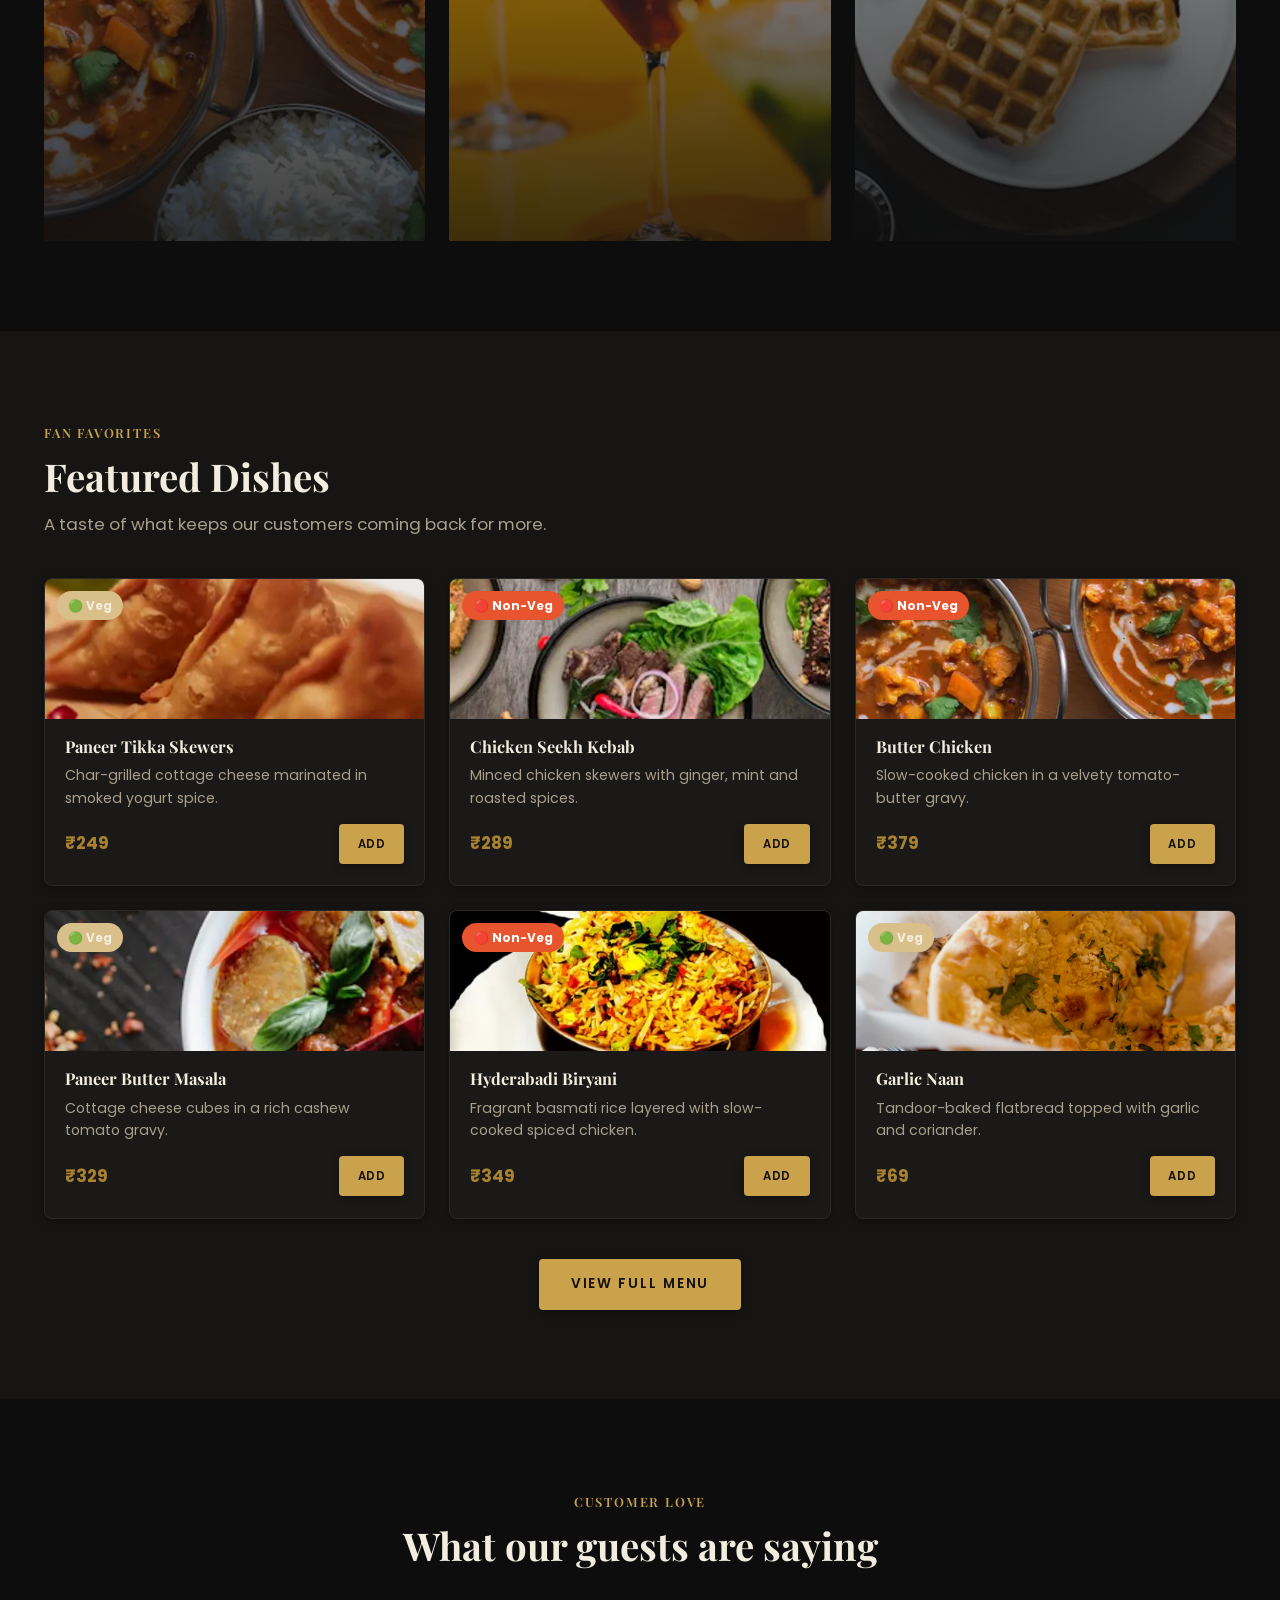
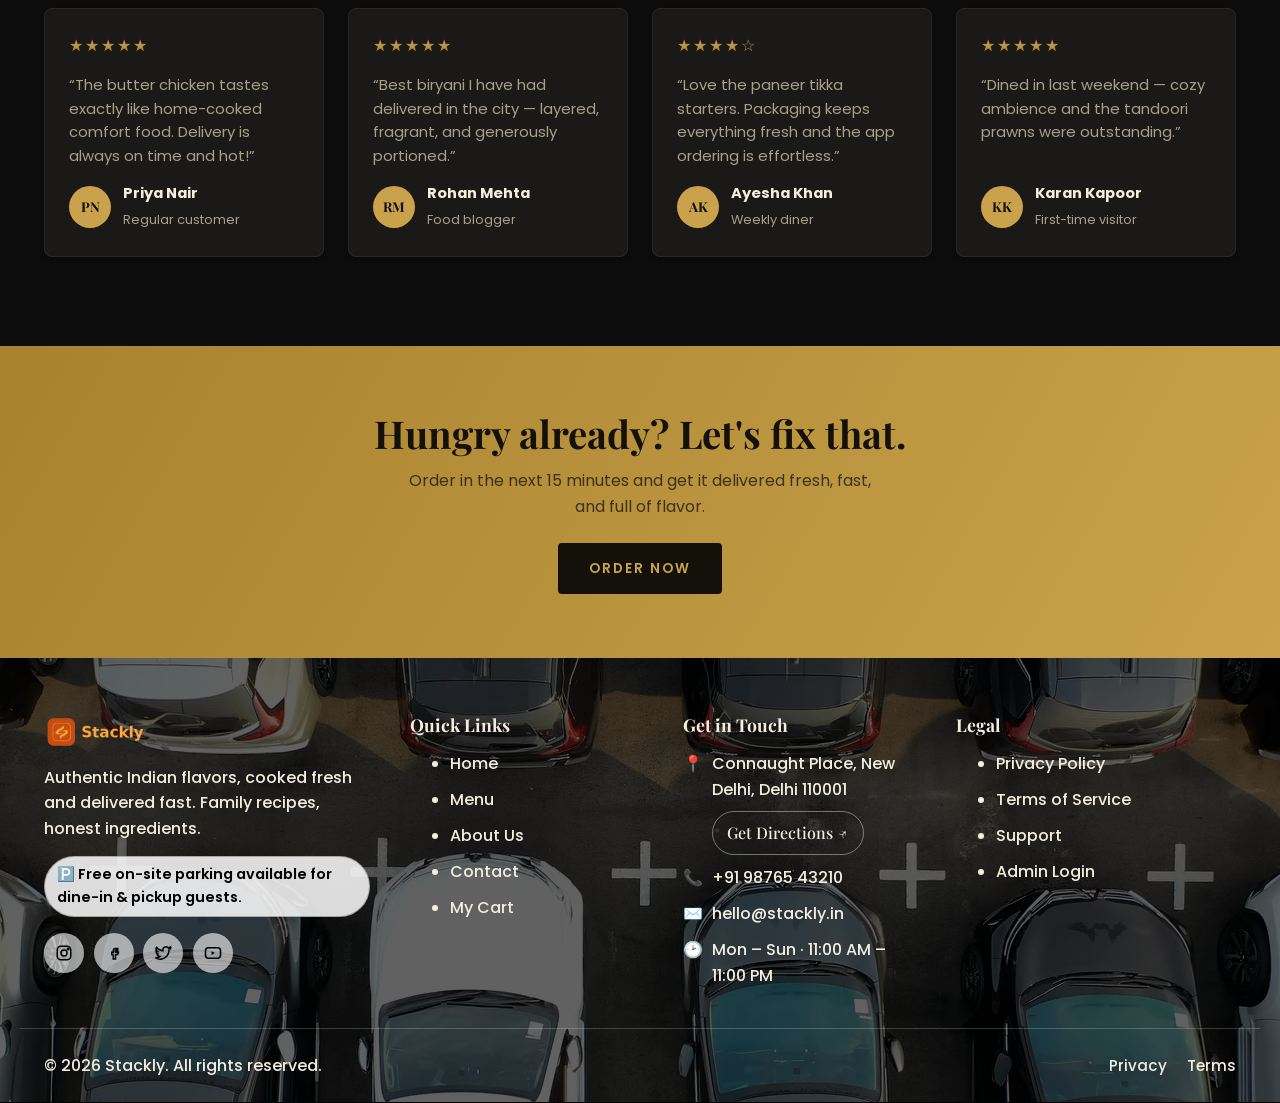
==== commit 6f0c7189: "images" ====
--- a/index.html
+++ b/index.html
@@ -100,7 +100,7 @@
 
   <!-- ===== Hero ===== -->
   <section class="hero" style="background-image:url('images/hero-bg.webp')">
-    <video class="hero-video" autoplay muted loop playsinline poster="images/video/hero-bg-poster.jpg" aria-hidden="true">
+    <video class="hero-video" autoplay muted loop playsinline poster="images/video/hero-bg-poster.webp" aria-hidden="true">
       <source src="images/video/hero-bg.webm" type="video/webm">
       <source src="images/video/hero-bg.mp4" type="video/mp4">
     </video>
@@ -181,7 +181,7 @@
         <p class="eyebrow">Our Story</p>
         <h2>Cooked with tradition, served with care</h2>
         <p class="lede">Stackly started as a small family kitchen with one goal: bring the honest, generous flavor of home-style Indian cooking to every doorstep. Every dish is made fresh to order using traditional techniques — no shortcuts, no compromises.</p>
-        <p class="lede">Our mission is simple — exceptional food, fair prices, and a delivery experience as considered as the meal itself.</p>
+        <p class="lede">Our mission is simple — exceptional food, fair prices, and a delivery experience as considered as the meal itself. That's the same standard we hold in every neighborhood we deliver to, whether it's your first order or your fiftieth.</p>
         <a href="about.html" class="btn btn-outline" style="margin-top:1rem">Learn More About Us</a>
       </div>
       <div class="about-story-media-home fade-in-section">
@@ -290,7 +290,7 @@
 
 <!-- ===== Footer ===== -->
 <footer class="site-footer">
-  <video class="footer-video" autoplay muted loop playsinline poster="images/video/parking-bg-poster.jpg" aria-hidden="true">
+  <video class="footer-video" autoplay muted loop playsinline poster="images/video/parking-bg-poster.webp" aria-hidden="true">
     <source src="images/video/parking-bg.webm" type="video/webm">
     <source src="images/video/parking-bg.mp4" type="video/mp4">
   </video>
--- a/css/style.css
+++ b/css/style.css
@@ -135,7 +135,7 @@
   margin-inline: auto;
   padding-inline: 1.5rem;
 }
-.section { padding-block: clamp(3rem, 6vw, 5.5rem); }
+.section { padding-block: clamp(4rem, 7vw, 6.5rem); }
 .section-alt { background: var(--color-bg-alt); }
 .section-dark {
   background: var(--color-bg-dark);
@@ -823,6 +823,7 @@
   border-radius: 50%;
   border: 1.5px solid var(--color-border);
   background: var(--color-surface);
+  color: var(--color-text);
   font-weight: 700;
   line-height: 1;
 }
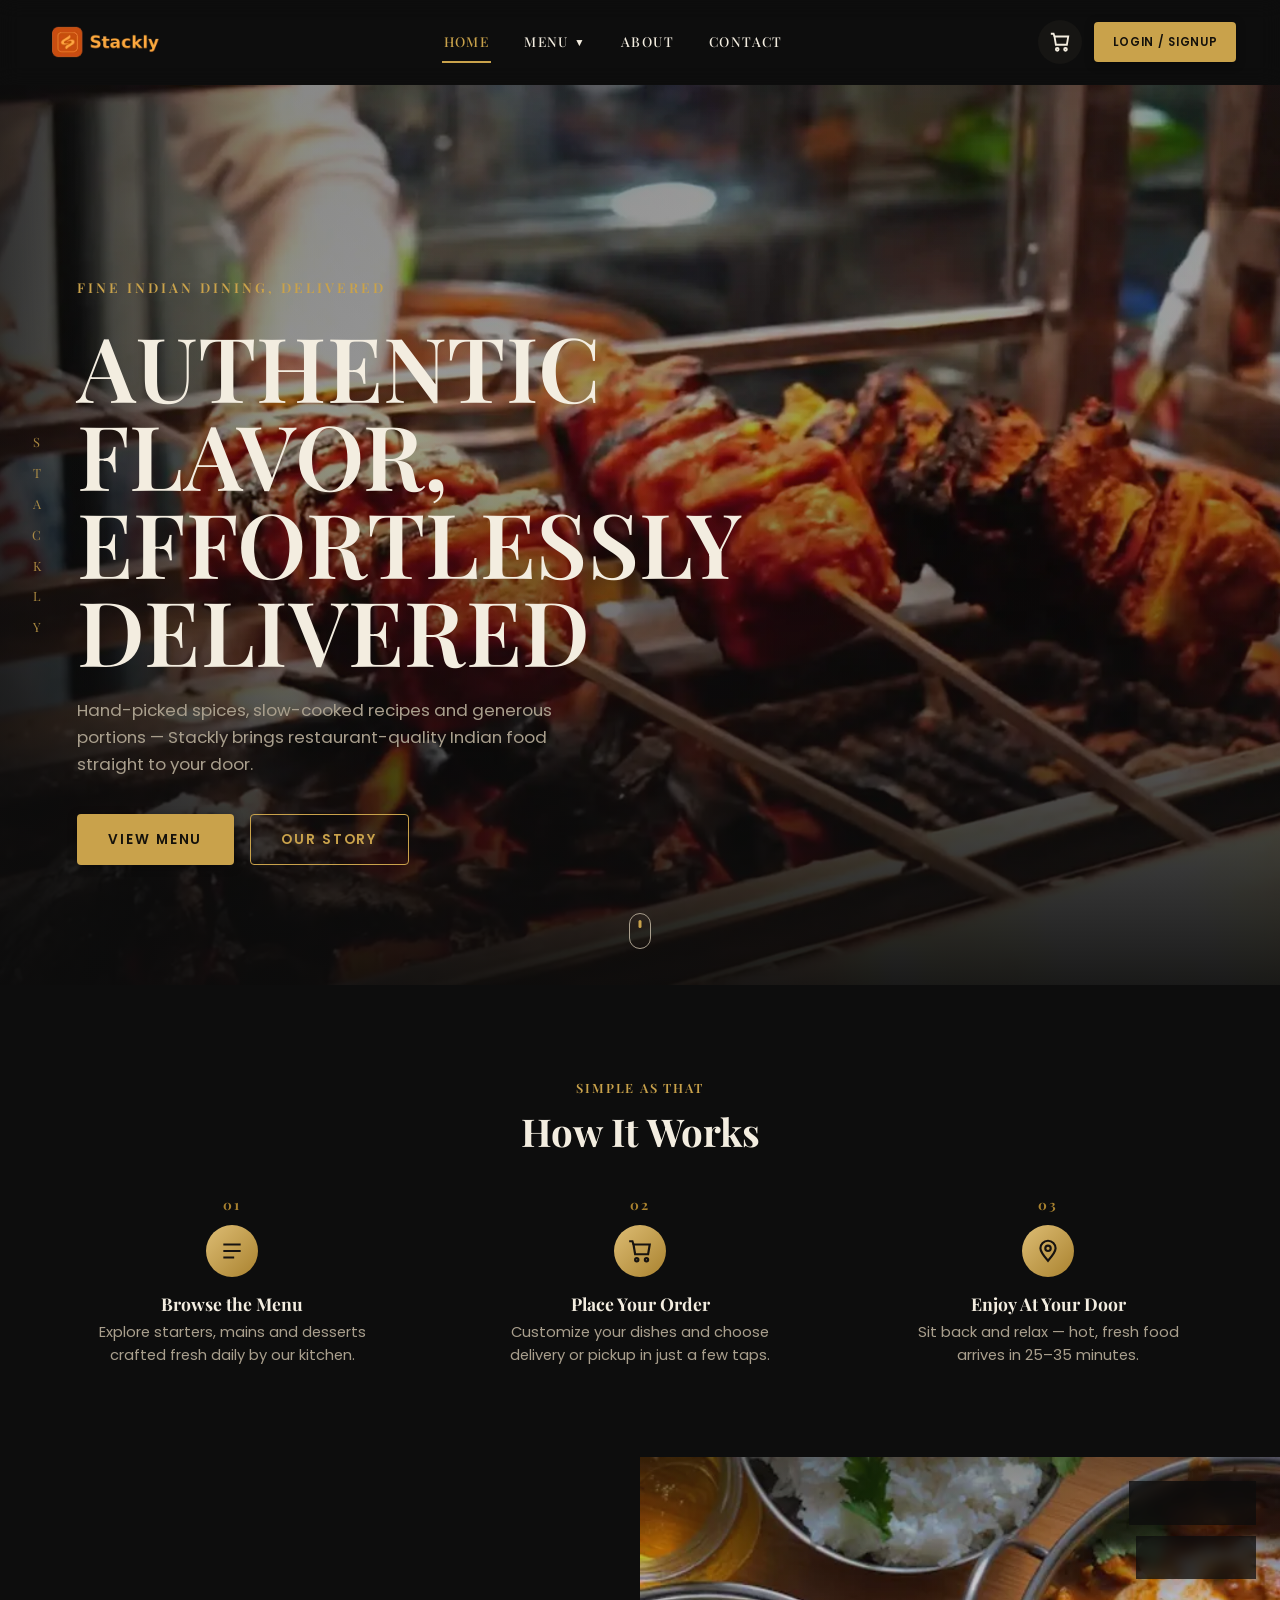
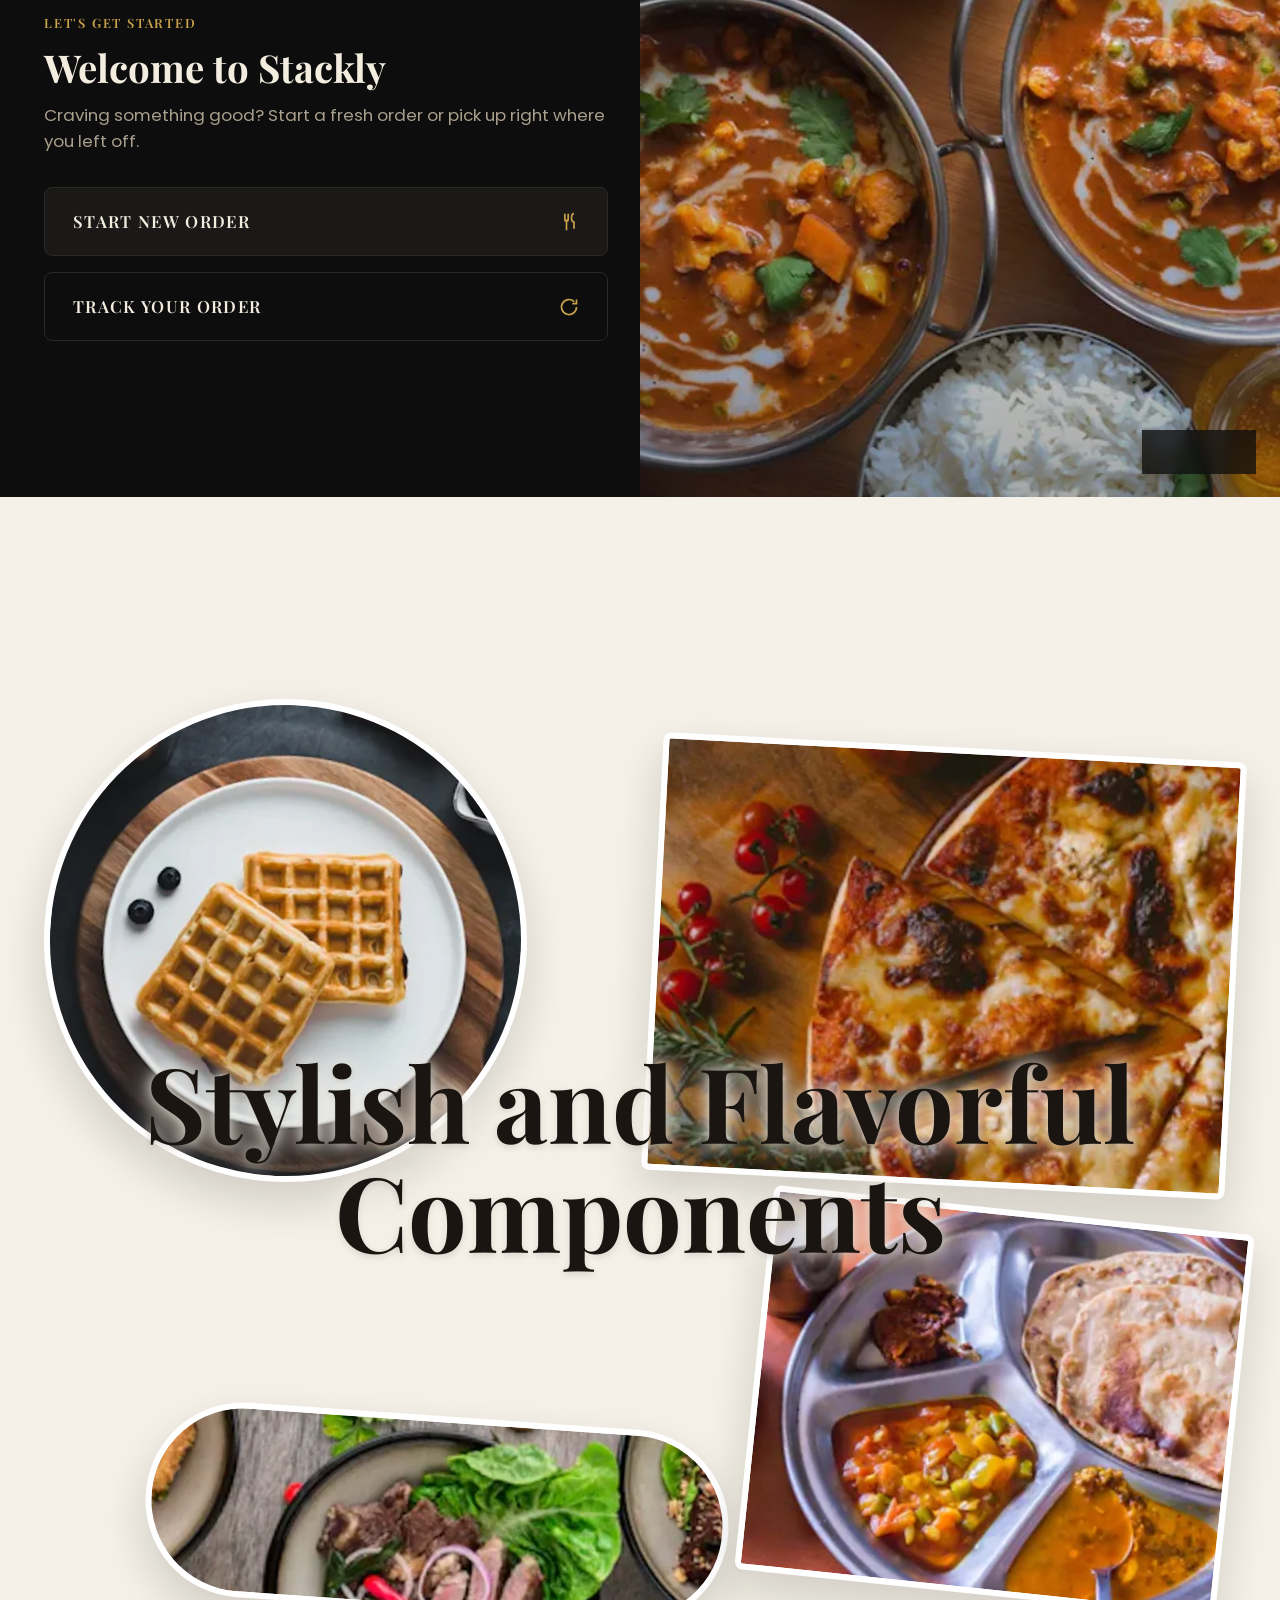
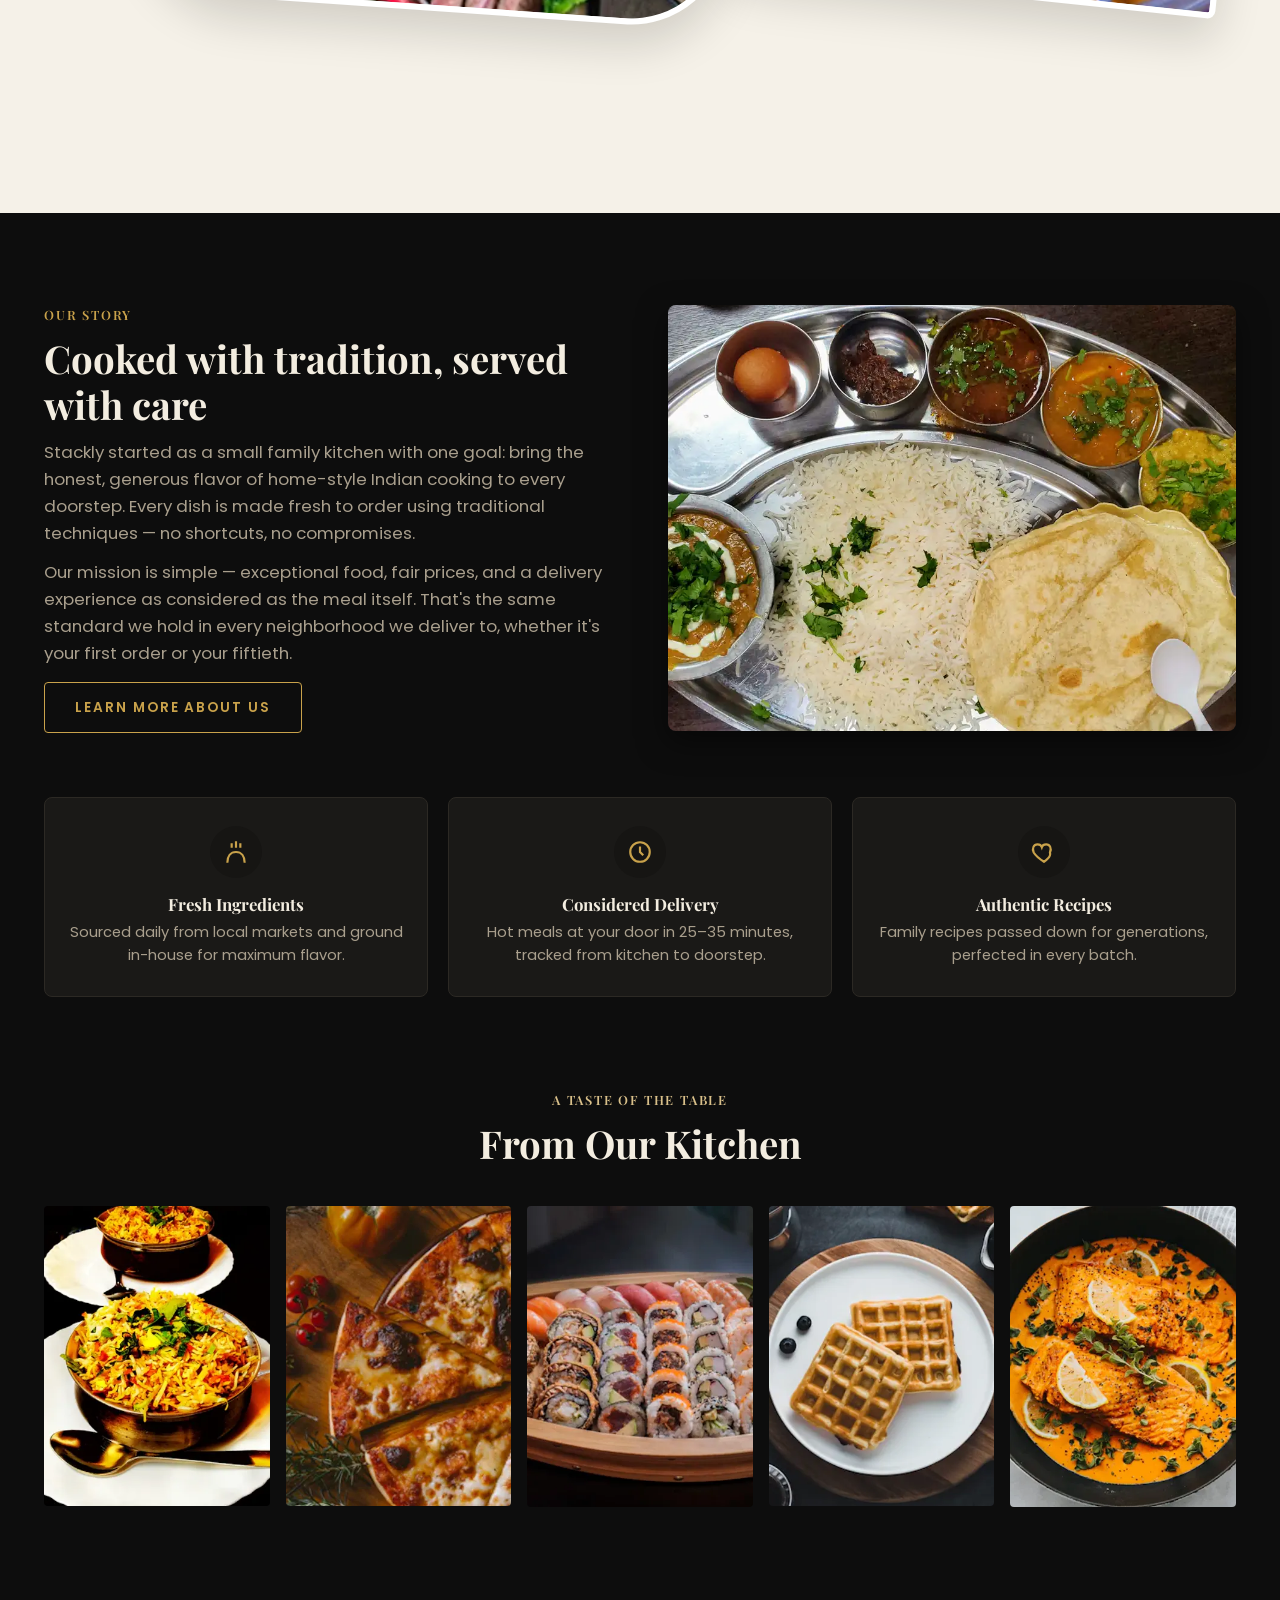
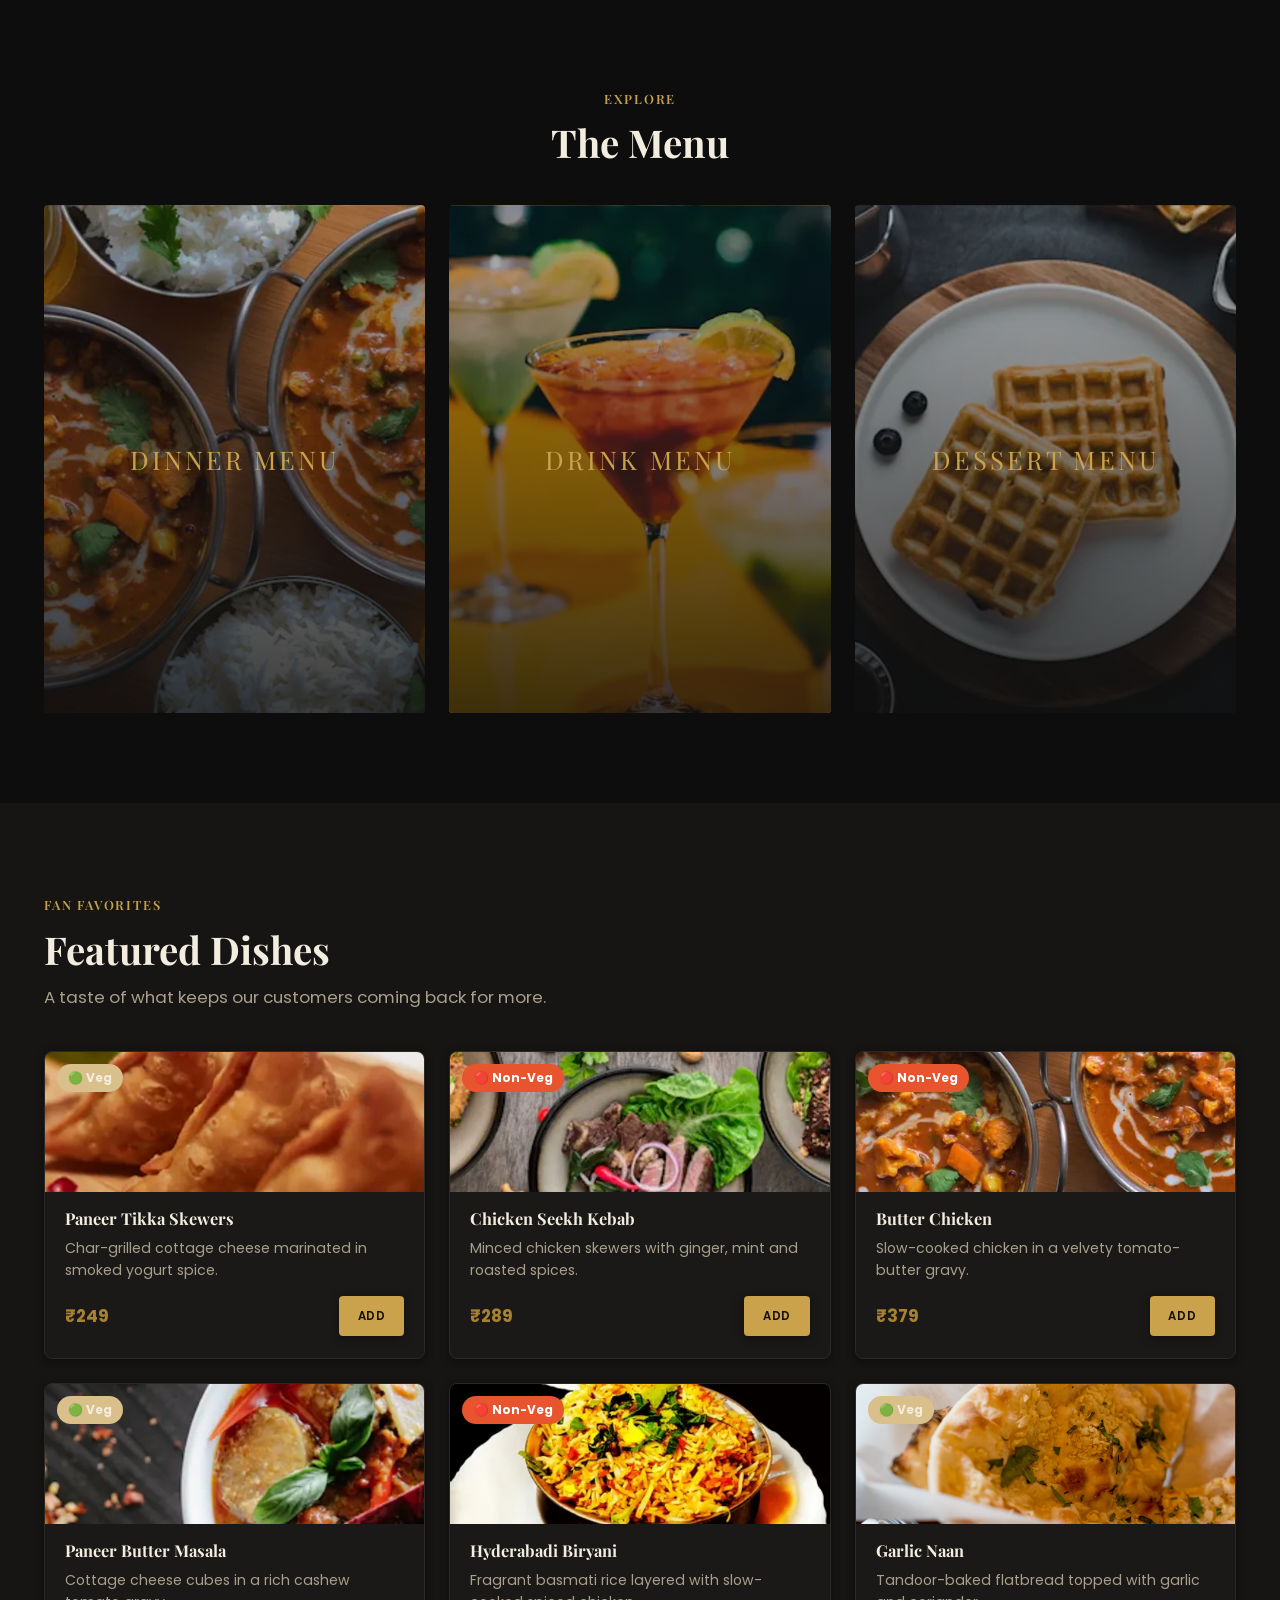
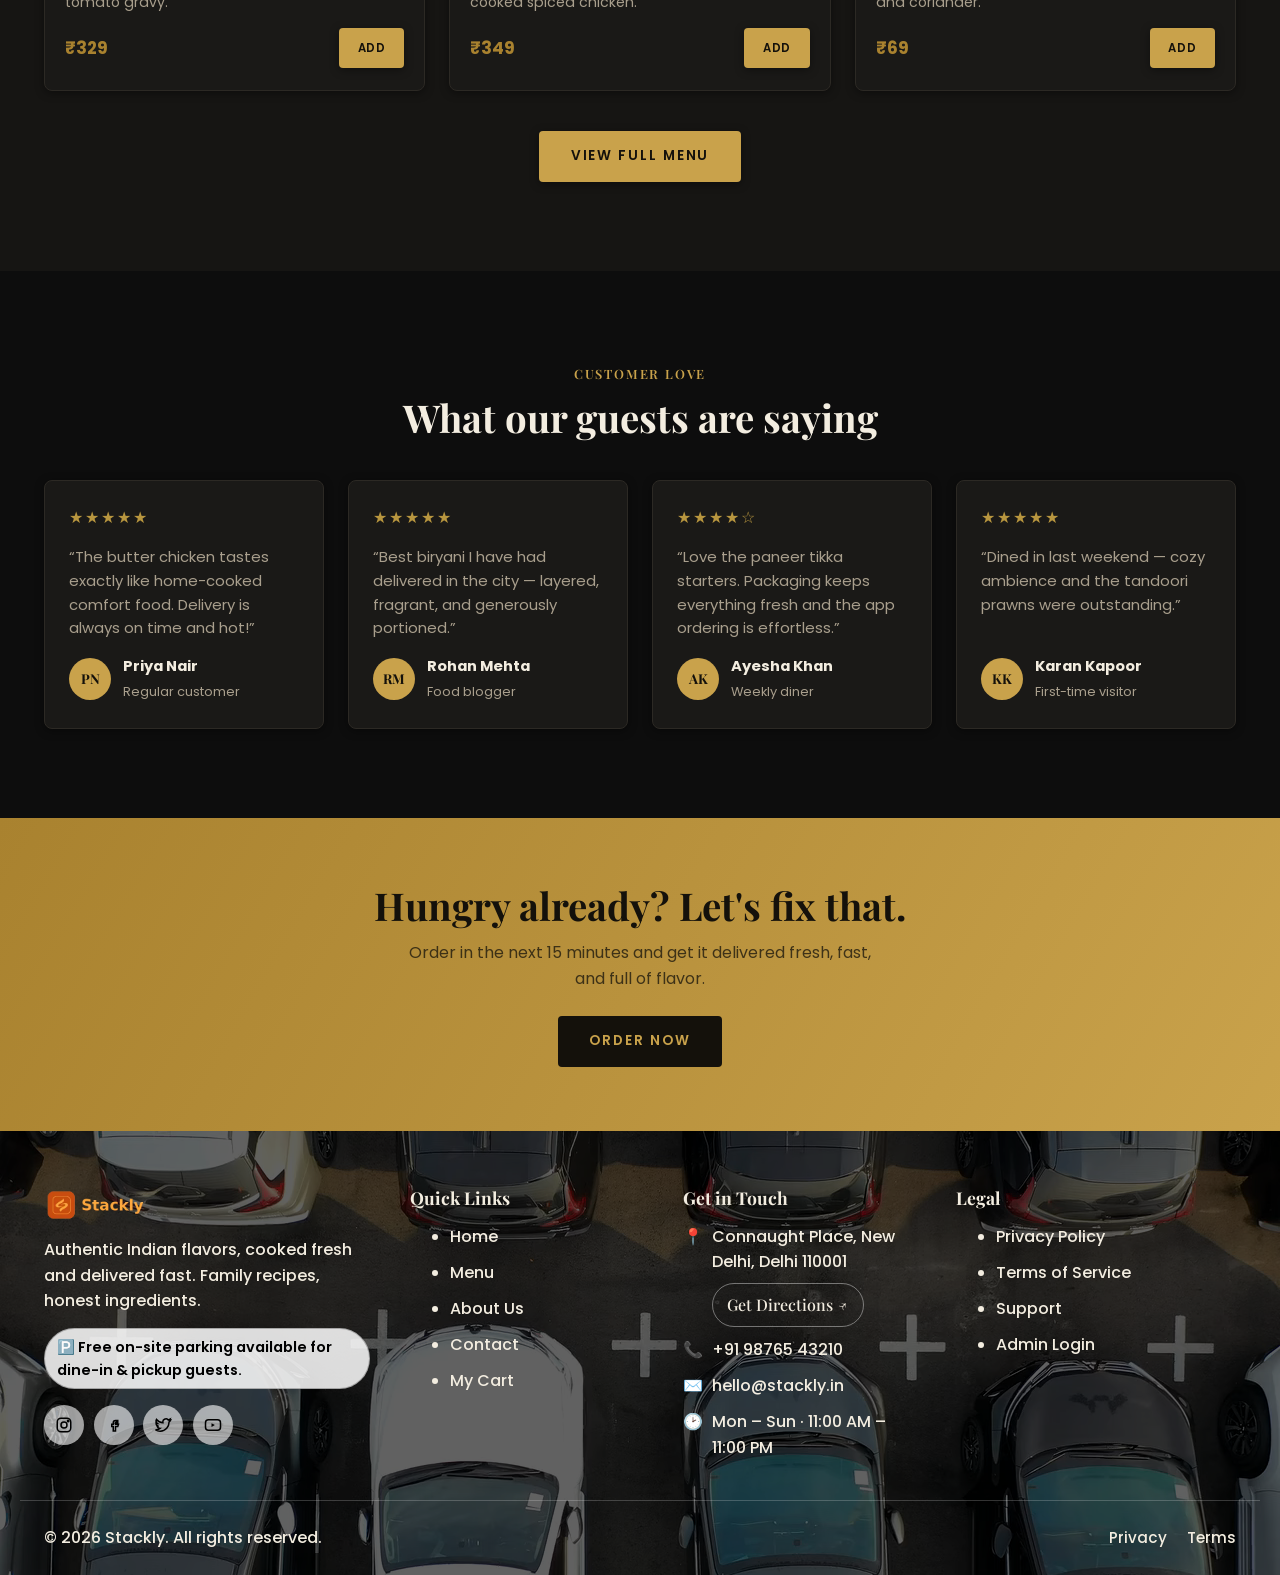
==== commit bfdc74b3: "create page" ====
--- a/index.html
+++ b/index.html
@@ -40,6 +40,7 @@
           <a href="menu.html#breads" role="menuitem">Breads &amp; Rice</a>
           <a href="menu.html#desserts" role="menuitem">Desserts</a>
           <a href="menu.html#drinks" role="menuitem">Beverages</a>
+          <a href="drinks-desserts.html" role="menuitem">Drinks &amp; Desserts</a>
         </div>
       </div>
       <a href="about.html" data-page="about">About</a>
@@ -81,6 +82,7 @@
         <a href="menu.html#breads">Breads &amp; Rice</a>
         <a href="menu.html#desserts">Desserts</a>
         <a href="menu.html#drinks">Beverages</a>
+        <a href="drinks-desserts.html">Drinks &amp; Desserts</a>
       </div>
     </div>
     <a href="about.html" data-page="about">About</a>
@@ -117,6 +119,42 @@
       </div>
     </div>
     <div class="hero-scroll-cue" aria-hidden="true"><span></span></div>
+  </section>
+
+  <!-- ===== How It Works ===== -->
+  <section class="section process-section fade-in-section" id="how-it-works">
+    <div class="container">
+      <div class="section-head" style="margin-inline:auto; text-align:center">
+        <p class="eyebrow">Simple As That</p>
+        <h2>How It Works</h2>
+      </div>
+      <div class="process-grid">
+        <div class="process-step">
+          <span class="process-number">01</span>
+          <div class="feature-icon" aria-hidden="true">
+            <svg width="26" height="26" viewBox="0 0 24 24" fill="none" stroke="currentColor" stroke-width="2"><path d="M4 6h16M4 12h16M4 18h10"/></svg>
+          </div>
+          <h3>Browse the Menu</h3>
+          <p>Explore starters, mains and desserts crafted fresh daily by our kitchen.</p>
+        </div>
+        <div class="process-step">
+          <span class="process-number">02</span>
+          <div class="feature-icon" aria-hidden="true">
+            <svg width="26" height="26" viewBox="0 0 24 24" fill="none" stroke="currentColor" stroke-width="2"><path d="M6 6h15l-1.5 9h-12z"/><path d="M6 6 5 3H2"/><circle cx="9" cy="20" r="1.5"/><circle cx="18" cy="20" r="1.5"/></svg>
+          </div>
+          <h3>Place Your Order</h3>
+          <p>Customize your dishes and choose delivery or pickup in just a few taps.</p>
+        </div>
+        <div class="process-step">
+          <span class="process-number">03</span>
+          <div class="feature-icon" aria-hidden="true">
+            <svg width="26" height="26" viewBox="0 0 24 24" fill="none" stroke="currentColor" stroke-width="2"><path d="M12 21c4-4.5 7-8.3 7-11.5A7 7 0 0 0 5 9.5C5 12.7 8 16.5 12 21z"/><circle cx="12" cy="9.5" r="2.5"/></svg>
+          </div>
+          <h3>Enjoy At Your Door</h3>
+          <p>Sit back and relax — hot, fresh food arrives in 25–35 minutes.</p>
+        </div>
+      </div>
+    </div>
   </section>
 
   <!-- ===== Start Your Order ===== -->
--- a/css/style.css
+++ b/css/style.css
@@ -707,6 +707,56 @@
 .badge-outline { background: transparent; border: 1.5px solid currentColor; }
 .rating { color: var(--color-accent-dark); letter-spacing: 2px; }
 
+/* ---------- CTA band ---------- */
+.cta-band {
+  background: linear-gradient(120deg, var(--color-primary-dark), var(--color-primary));
+  color: #14110b;
+  text-align: center;
+  padding-block: 4rem;
+}
+.cta-inner h2 { color: #14110b; }
+.cta-inner p { color: rgba(20,17,11,0.75); max-width: 480px; margin: 0.75rem auto 1.5rem; }
+.cta-band .btn-accent { background: #14110b; color: var(--color-primary); }
+.cta-band .btn-accent:hover { background: #221d13; }
+
+/* ---------- Testimonials ---------- */
+.testimonial-grid {
+  display: grid;
+  grid-template-columns: repeat(4, 1fr);
+  gap: 1.5rem;
+}
+.testimonial-card {
+  background: var(--color-surface);
+  border: 1px solid var(--color-border);
+  border-radius: var(--radius-md);
+  padding: 1.5rem;
+  box-shadow: var(--shadow-sm);
+  display: flex;
+  flex-direction: column;
+  gap: 0.9rem;
+}
+.testimonial-quote { color: var(--color-text-light); font-size: 0.93rem; flex: 1; }
+.testimonial-person { display: flex; align-items: center; gap: 0.75rem; }
+.avatar {
+  width: 42px; height: 42px;
+  border-radius: 50%;
+  background: var(--color-primary);
+  color: #14110b;
+  display: flex; align-items: center; justify-content: center;
+  font-family: var(--font-heading);
+  font-weight: 700;
+  font-size: 0.85rem;
+  flex-shrink: 0;
+}
+.testimonial-person div strong { display: block; font-size: 0.92rem; }
+.testimonial-person div span { font-size: 0.8rem; color: var(--color-text-light); }
+@media (max-width: 1024px) {
+  .testimonial-grid { grid-template-columns: repeat(2, 1fr); }
+}
+@media (max-width: 640px) {
+  .testimonial-grid { grid-template-columns: 1fr; }
+}
+
 .breadcrumb {
   display: flex;
   align-items: center;
--- a/css/home.css
+++ b/css/home.css
@@ -360,6 +360,37 @@
 .feature-card h3 { margin-bottom: 0.4rem; font-size: 1.05rem; }
 .feature-card p { color: var(--color-text-light); font-size: 0.92rem; }
 
+/* ---------- How It Works ---------- */
+.process-grid {
+  display: grid;
+  grid-template-columns: repeat(3, 1fr);
+  gap: 2rem;
+}
+.process-step { text-align: center; }
+.process-number {
+  display: block;
+  font-family: var(--font-heading);
+  font-size: 0.85rem;
+  font-weight: 700;
+  letter-spacing: 0.14em;
+  color: var(--color-primary-dark);
+  margin-bottom: 0.6rem;
+}
+.process-step .feature-icon {
+  background: linear-gradient(135deg, var(--color-primary-light), var(--color-primary-dark));
+  color: #171310;
+}
+.process-step h3 { margin-bottom: 0.4rem; font-size: 1.1rem; }
+.process-step p {
+  color: var(--color-text-light);
+  font-size: 0.92rem;
+  max-width: 280px;
+  margin-inline: auto;
+}
+@media (max-width: 900px) {
+  .process-grid { grid-template-columns: 1fr; gap: 2.25rem; }
+}
+
 /* ---------- Gallery strip ---------- */
 .gallery-section { background: var(--color-bg-dark); }
 .gallery-strip {
@@ -419,53 +450,9 @@
   text-align: center;
 }
 
-/* ---------- Testimonials ---------- */
-.testimonial-grid {
-  display: grid;
-  grid-template-columns: repeat(4, 1fr);
-  gap: 1.5rem;
-}
-.testimonial-card {
-  background: var(--color-surface);
-  border: 1px solid var(--color-border);
-  border-radius: var(--radius-md);
-  padding: 1.5rem;
-  box-shadow: var(--shadow-sm);
-  display: flex;
-  flex-direction: column;
-  gap: 0.9rem;
-}
-.testimonial-quote { color: var(--color-text-light); font-size: 0.93rem; flex: 1; }
-.testimonial-person { display: flex; align-items: center; gap: 0.75rem; }
-.avatar {
-  width: 42px; height: 42px;
-  border-radius: 50%;
-  background: var(--color-primary);
-  color: #14110b;
-  display: flex; align-items: center; justify-content: center;
-  font-family: var(--font-heading);
-  font-weight: 700;
-  font-size: 0.85rem;
-  flex-shrink: 0;
-}
-.testimonial-person div strong { display: block; font-size: 0.92rem; }
-.testimonial-person div span { font-size: 0.8rem; color: var(--color-text-light); }
-
-/* ---------- CTA band ---------- */
-.cta-band {
-  background: linear-gradient(120deg, var(--color-primary-dark), var(--color-primary));
-  color: #14110b;
-  text-align: center;
-  padding-block: 4rem;
-}
-.cta-inner h2 { color: #14110b; }
-.cta-inner p { color: rgba(20,17,11,0.75); max-width: 480px; margin: 0.75rem auto 1.5rem; }
-.cta-band .btn-accent { background: #14110b; color: var(--color-primary); }
-.cta-band .btn-accent:hover { background: #221d13; }
 
 @media (max-width: 1024px) {
   .dish-grid { grid-template-columns: repeat(2, 1fr); }
-  .testimonial-grid { grid-template-columns: repeat(2, 1fr); }
   .about-story-grid-home { grid-template-columns: 1fr; }
   .feature-list { grid-template-columns: 1fr; }
   .gallery-strip { grid-template-columns: repeat(3, 1fr); }
@@ -475,7 +462,6 @@
 }
 @media (max-width: 640px) {
   .dish-grid { grid-template-columns: 1fr; }
-  .testimonial-grid { grid-template-columns: 1fr; }
   .gallery-strip { grid-template-columns: repeat(2, 1fr); }
   .hero-inner h1 { font-size: clamp(2.1rem, 9vw, 2.8rem); }
 }
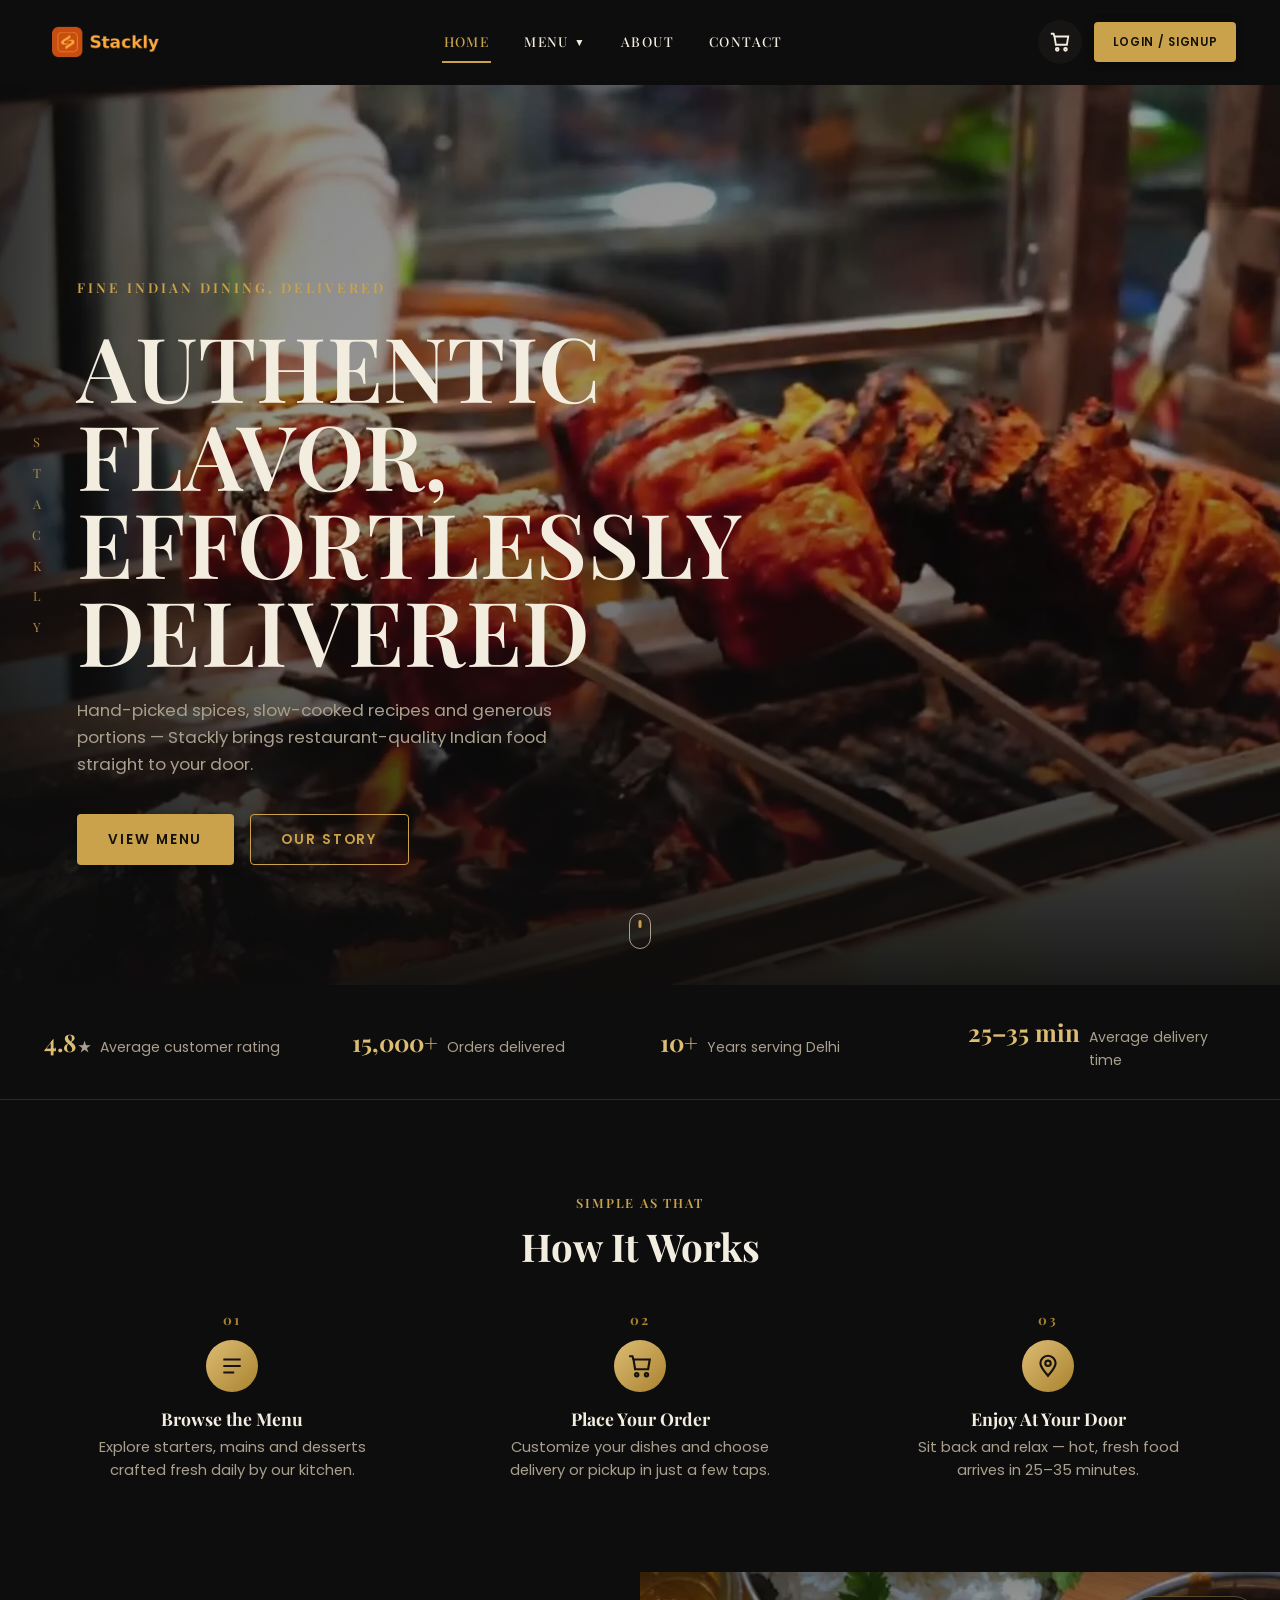
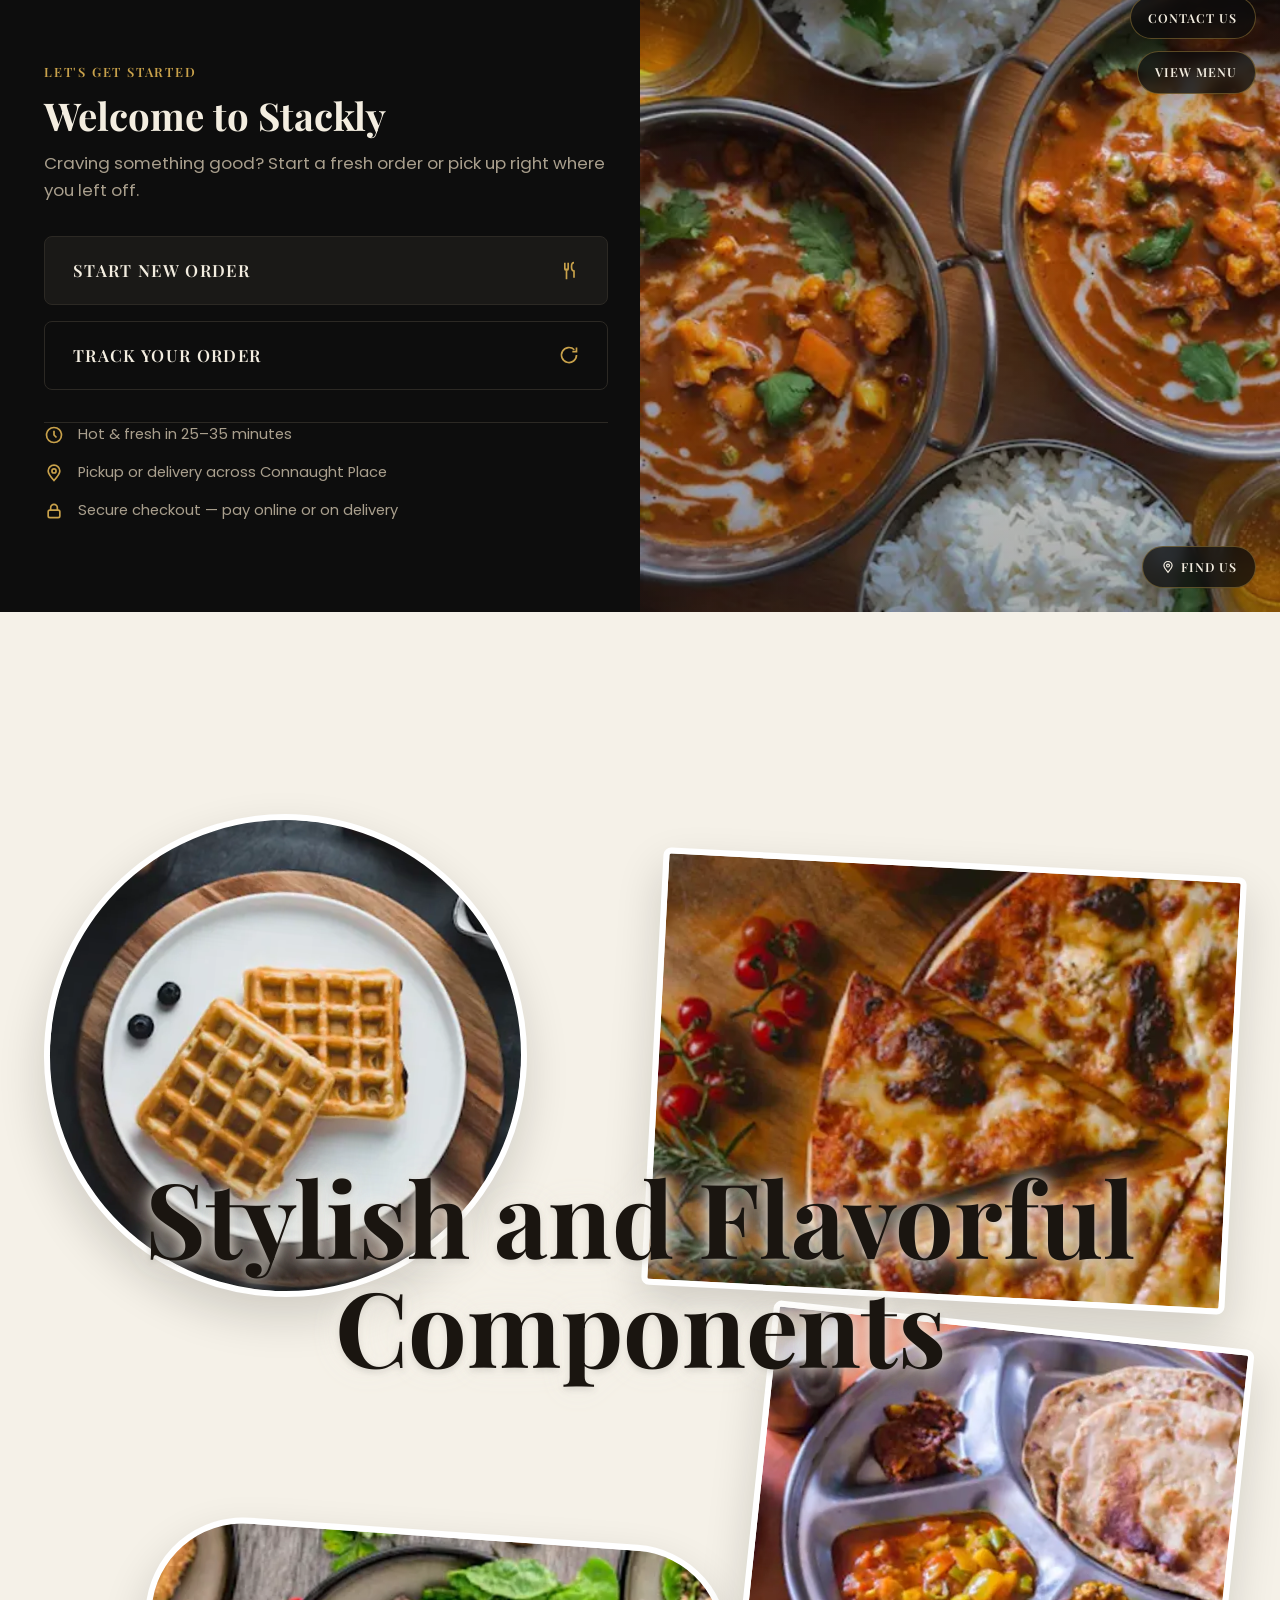
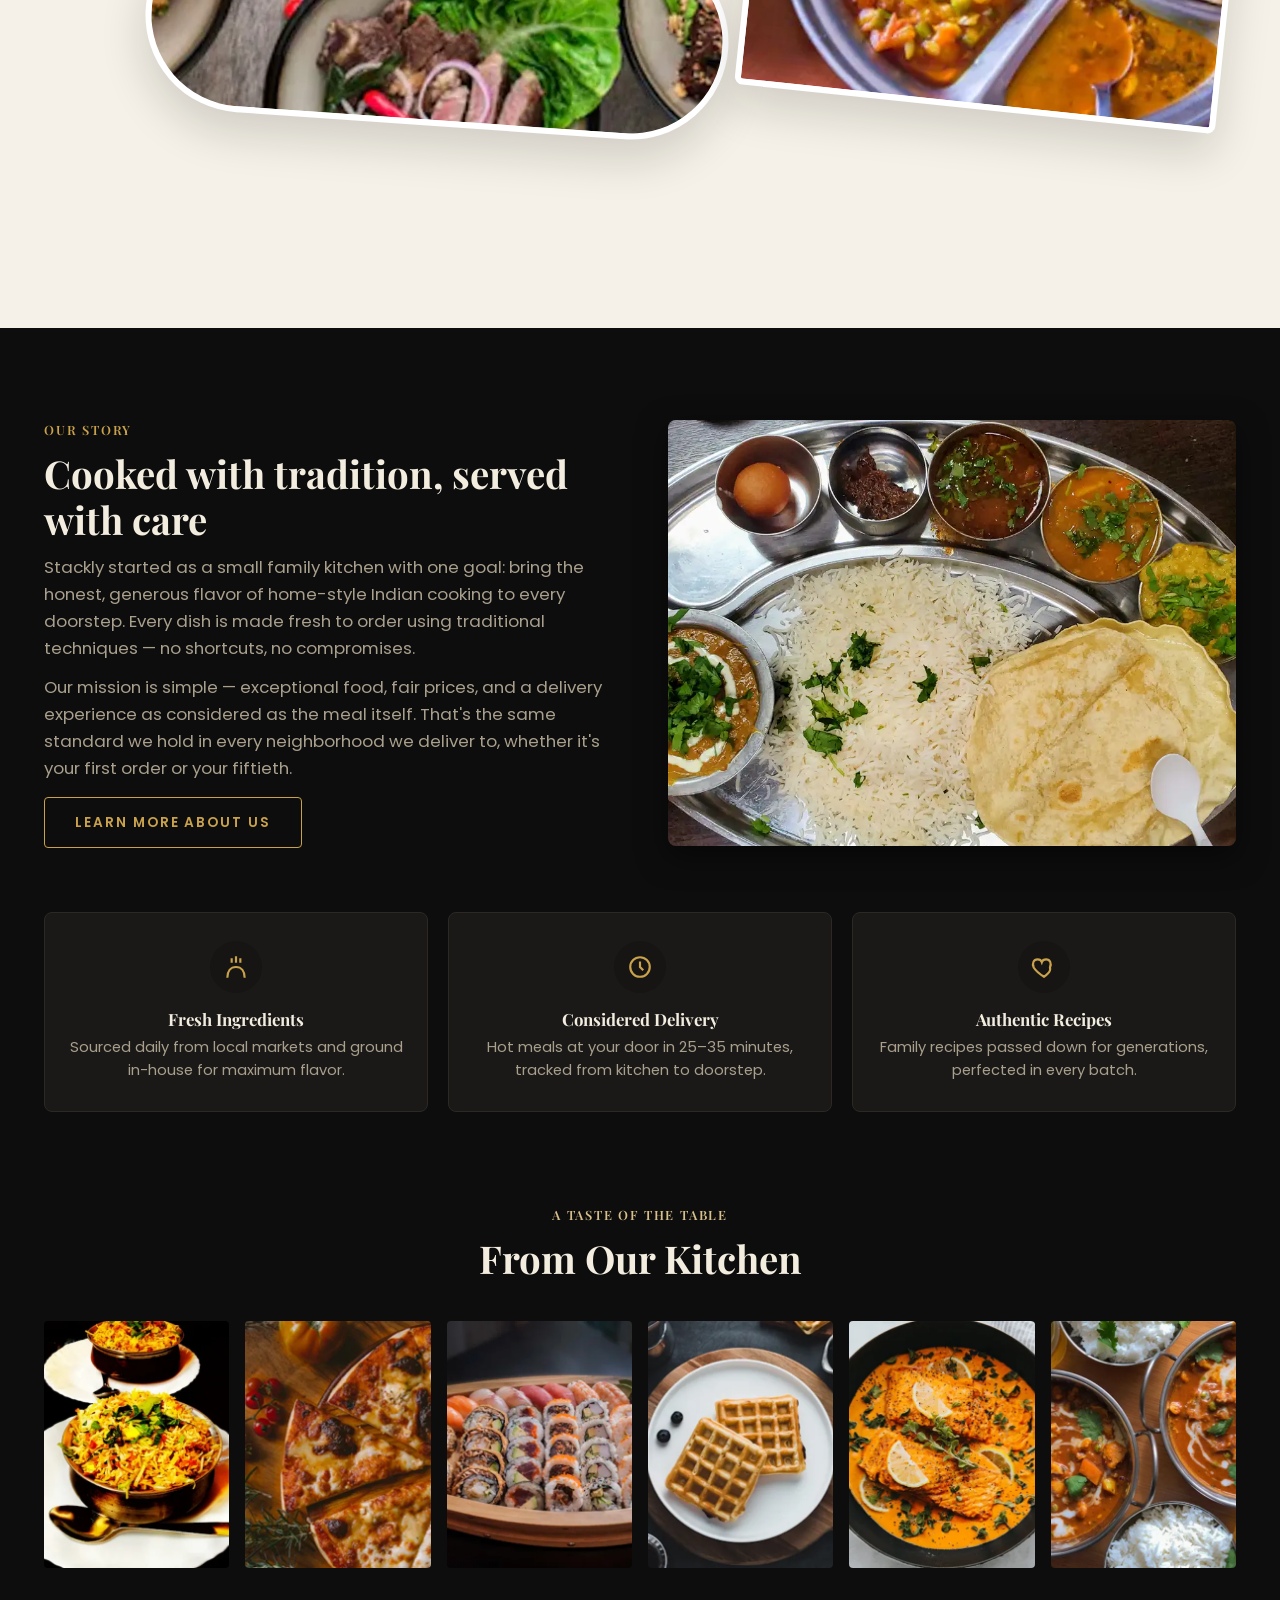
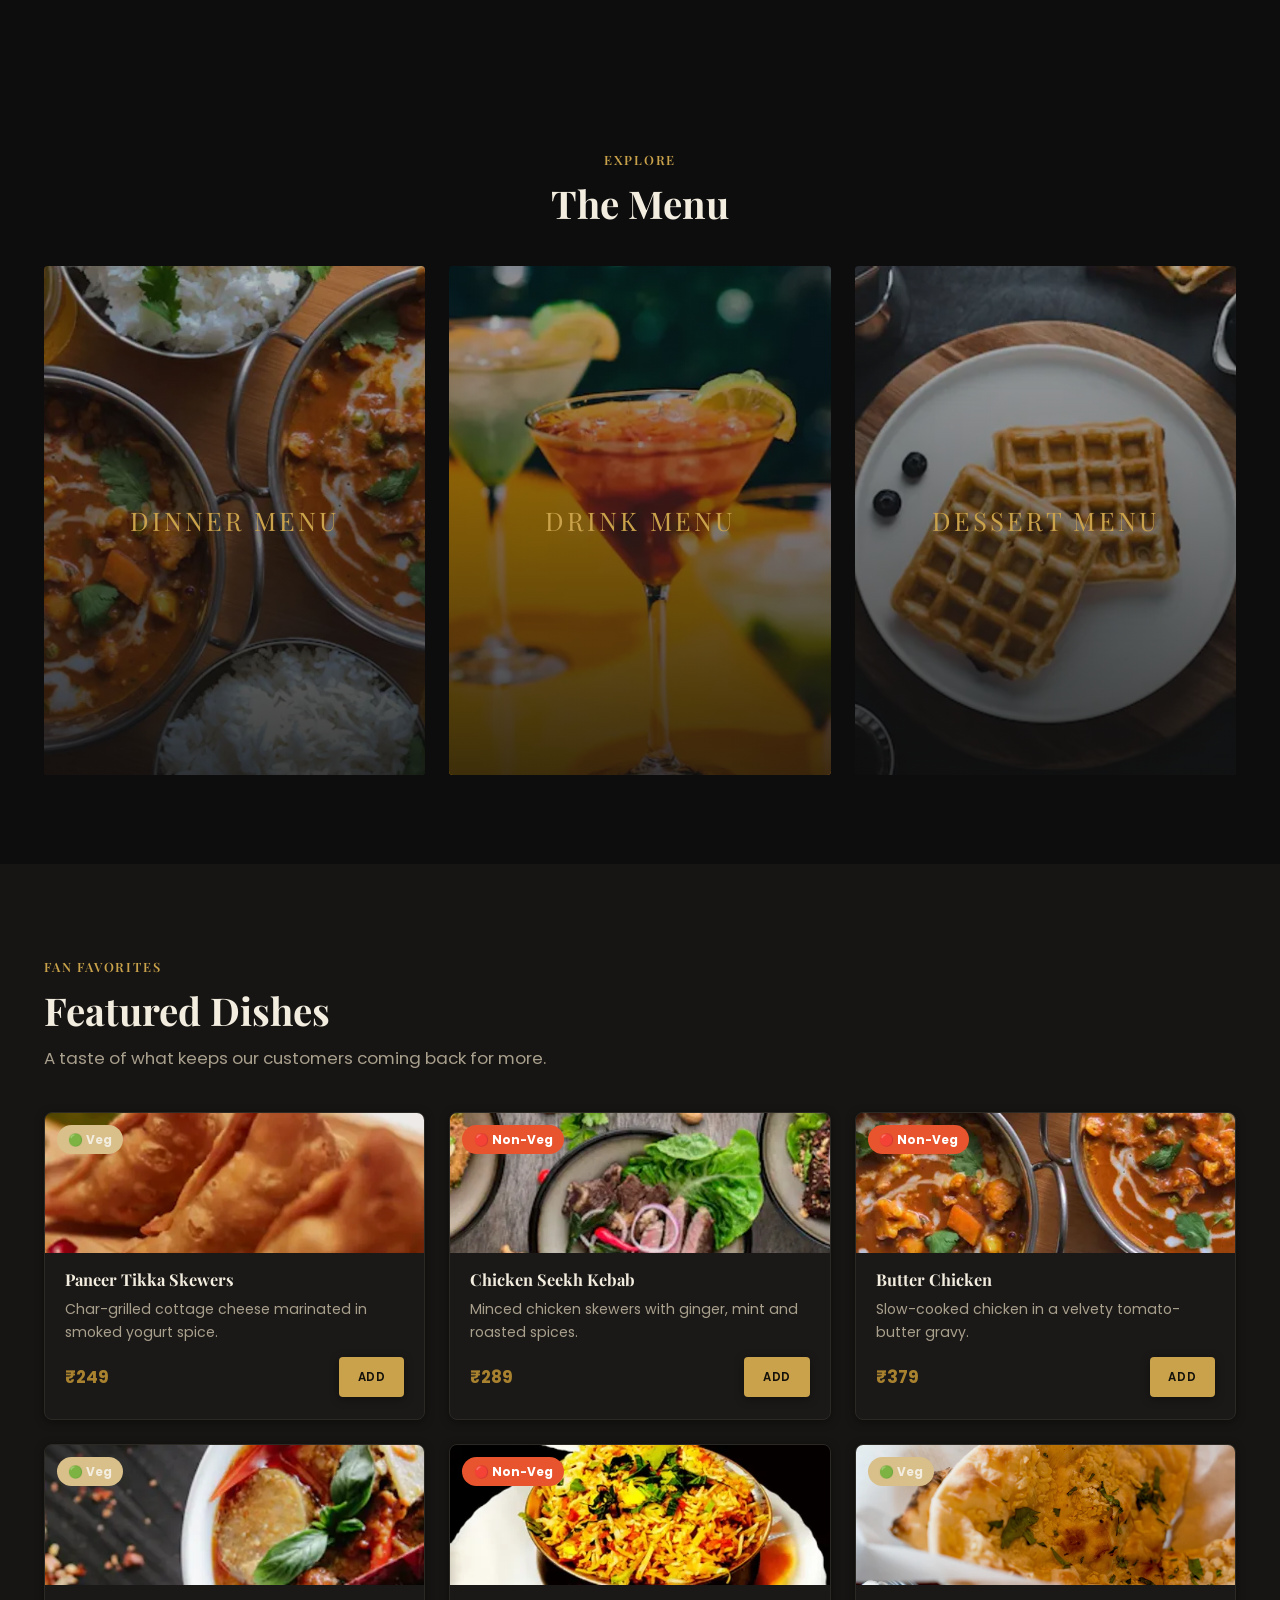
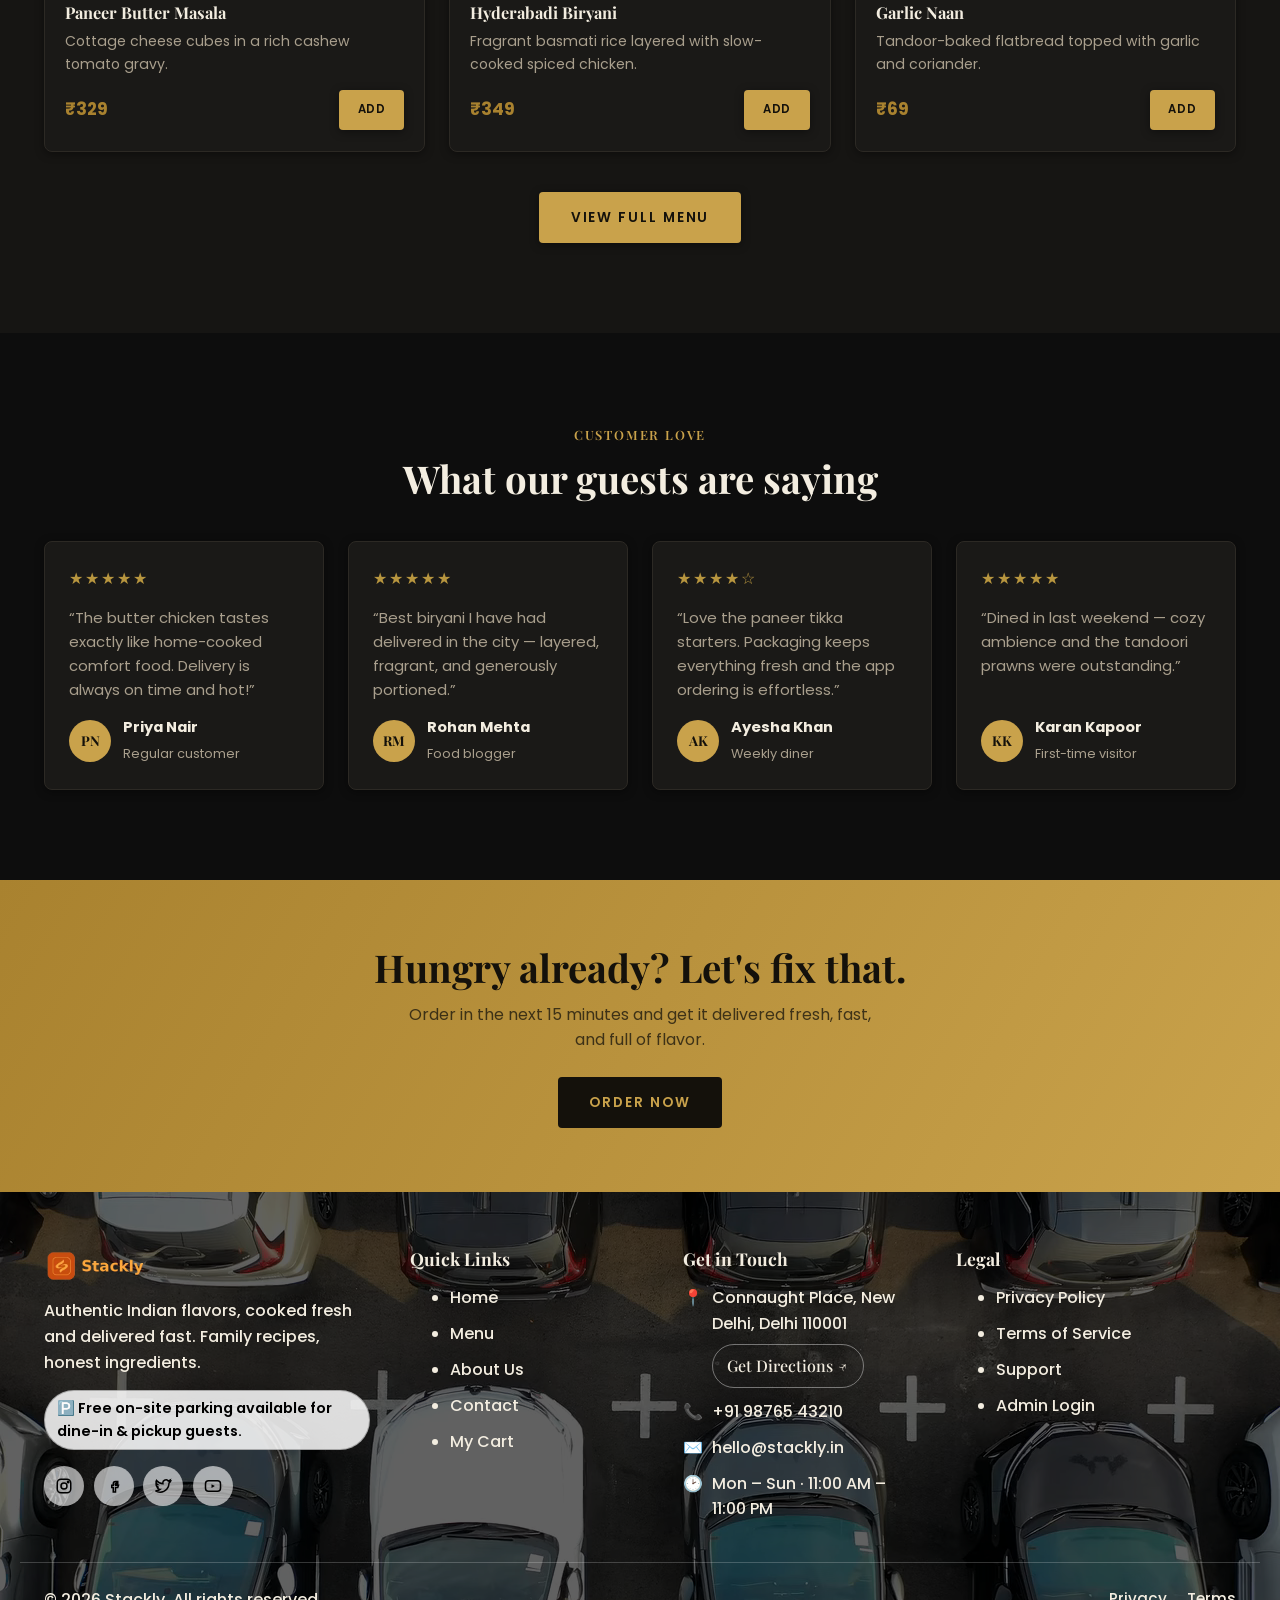
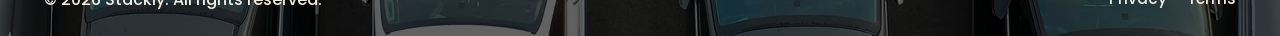
==== commit 8f115f4a: "images" ====
--- a/index.html
+++ b/index.html
@@ -119,6 +119,28 @@
       </div>
     </div>
     <div class="hero-scroll-cue" aria-hidden="true"><span></span></div>
+  </section>
+
+  <!-- ===== Trust Bar ===== -->
+  <section class="trust-bar fade-in-section" aria-label="Why customers choose Stackly">
+    <div class="container trust-bar-inner">
+      <div class="trust-bar-item">
+        <strong>4.8<span class="trust-bar-star" aria-hidden="true">★</span></strong>
+        <span>Average customer rating</span>
+      </div>
+      <div class="trust-bar-item">
+        <strong>15,000+</strong>
+        <span>Orders delivered</span>
+      </div>
+      <div class="trust-bar-item">
+        <strong>10+</strong>
+        <span>Years serving Delhi</span>
+      </div>
+      <div class="trust-bar-item">
+        <strong>25–35 min</strong>
+        <span>Average delivery time</span>
+      </div>
+    </div>
   </section>
 
   <!-- ===== How It Works ===== -->
@@ -174,6 +196,20 @@
             <svg width="20" height="20" viewBox="0 0 24 24" fill="none" stroke="currentColor" stroke-width="2" aria-hidden="true"><path d="M21 12a9 9 0 1 1-2.6-6.3M21 3v5h-5"/></svg>
           </a>
         </div>
+        <ul class="start-order-highlights">
+          <li>
+            <svg width="20" height="20" viewBox="0 0 24 24" fill="none" stroke="currentColor" stroke-width="2" aria-hidden="true"><circle cx="12" cy="12" r="9"/><path d="M12 7v5l3 3"/></svg>
+            <span>Hot &amp; fresh in 25–35 minutes</span>
+          </li>
+          <li>
+            <svg width="20" height="20" viewBox="0 0 24 24" fill="none" stroke="currentColor" stroke-width="2" aria-hidden="true"><path d="M12 21c4-4.5 7-8.3 7-11.5A7 7 0 0 0 5 9.5C5 12.7 8 16.5 12 21z"/><circle cx="12" cy="9.5" r="2.5"/></svg>
+            <span>Pickup or delivery across Connaught Place</span>
+          </li>
+          <li>
+            <svg width="20" height="20" viewBox="0 0 24 24" fill="none" stroke="currentColor" stroke-width="2" aria-hidden="true"><rect x="5" y="11" width="14" height="9" rx="2"/><path d="M8 11V8a4 4 0 0 1 8 0v3"/></svg>
+            <span>Secure checkout — pay online or on delivery</span>
+          </li>
+        </ul>
       </div>
       <div class="start-order-media">
         <img src="images/dishes/m05.webp" alt="Freshly plated signature dish" loading="lazy">
@@ -264,6 +300,7 @@
         <figure class="gallery-item"><img src="images/dishes/m33.webp" alt="Sushi Platter" loading="lazy"></figure>
         <figure class="gallery-item"><img src="images/dishes/m35.webp" alt="Belgian Waffles" loading="lazy"></figure>
         <figure class="gallery-item"><img src="images/dishes/m52.webp" alt="Pan-Seared Salmon" loading="lazy"></figure>
+        <figure class="gallery-item"><img src="images/dishes/m05.webp" alt="Butter Chicken" loading="lazy"></figure>
       </div>
     </div>
   </section>
--- a/css/style.css
+++ b/css/style.css
@@ -775,15 +775,27 @@
   background-position: center;
   color: var(--color-text-on-dark);
 }
+.page-hero-video {
+  position: absolute;
+  inset: 0;
+  z-index: 0;
+  width: 100%;
+  height: 100%;
+  object-fit: cover;
+}
+@media (prefers-reduced-motion: reduce) {
+  .page-hero-video { display: none; }
+}
 .page-hero::before {
   content: '';
   position: absolute;
   inset: 0;
+  z-index: 1;
   background: linear-gradient(180deg, rgba(13,13,13,0.88), rgba(13,13,13,0.82));
 }
 .page-hero > .container {
   position: relative;
-  z-index: 1;
+  z-index: 2;
 }
 .page-hero h1 {
   color: var(--color-text-on-dark);
@@ -792,6 +804,21 @@
   letter-spacing: 0.01em;
 }
 .page-hero p { color: var(--color-text-on-dark-muted); max-width: 620px; margin-top: 0.75rem; }
+
+/* For page-heroes running bright footage (e.g. the dough/kitchen-prep video)
+   — flips hero text to dark so it stays readable, unlike the default light
+   text tuned for darker videos/images. Also drops the dark overlay so the
+   footage keeps its original color instead of being tinted black. */
+.page-hero-bright::before {
+  background: none;
+}
+.page-hero-bright h1,
+.page-hero-bright p,
+.page-hero-bright .breadcrumb a,
+.page-hero-bright .breadcrumb span,
+.page-hero-bright .breadcrumb .sep {
+  color: #000;
+}
 
 /* Animations */
 @keyframes fade-up {
--- a/css/home.css
+++ b/css/home.css
@@ -106,6 +106,42 @@
 }
 @media (prefers-reduced-motion: reduce) {
   .hero-scroll-cue span { animation: none; }
+}
+
+/* ---------- Trust Bar ---------- */
+.trust-bar {
+  background: var(--color-bg-dark);
+  border-bottom: 1px solid var(--color-border);
+}
+.trust-bar-inner {
+  display: flex;
+  align-items: center;
+  justify-content: space-between;
+  flex-wrap: wrap;
+  gap: 1.5rem 2.5rem;
+  padding-block: 1.75rem;
+}
+.trust-bar-item {
+  display: flex;
+  align-items: baseline;
+  gap: 0.55rem;
+  flex: 1 1 200px;
+}
+.trust-bar-item strong {
+  font-family: var(--font-heading);
+  font-size: 1.5rem;
+  font-weight: 700;
+  color: var(--color-primary-light);
+  white-space: nowrap;
+}
+.trust-bar-star { color: var(--color-primary); margin-left: 0.15rem; }
+.trust-bar-item span {
+  color: var(--color-text-light);
+  font-size: 0.88rem;
+}
+@media (max-width: 700px) {
+  .trust-bar-inner { justify-content: center; text-align: center; padding-block: 1.5rem; }
+  .trust-bar-item { flex: 1 1 45%; justify-content: center; }
 }
 
 /* ---------- Start Your Order ---------- */
@@ -155,6 +191,23 @@
 }
 .start-order-btn:hover svg { color: #14110b; }
 .start-order-btn-outline { background: transparent; }
+
+.start-order-highlights {
+  display: flex;
+  flex-direction: column;
+  gap: 0.9rem;
+  margin-top: 2rem;
+  padding-top: 1.75rem;
+  border-top: 1px solid var(--color-border);
+}
+.start-order-highlights li {
+  display: flex;
+  align-items: center;
+  gap: 0.85rem;
+  color: var(--color-text-light);
+  font-size: 0.92rem;
+}
+.start-order-highlights svg { color: var(--color-primary); flex-shrink: 0; }
 
 .start-order-media {
   position: relative;
@@ -395,7 +448,7 @@
 .gallery-section { background: var(--color-bg-dark); }
 .gallery-strip {
   display: grid;
-  grid-template-columns: repeat(5, 1fr);
+  grid-template-columns: repeat(6, 1fr);
   gap: 1rem;
 }
 .gallery-item {
